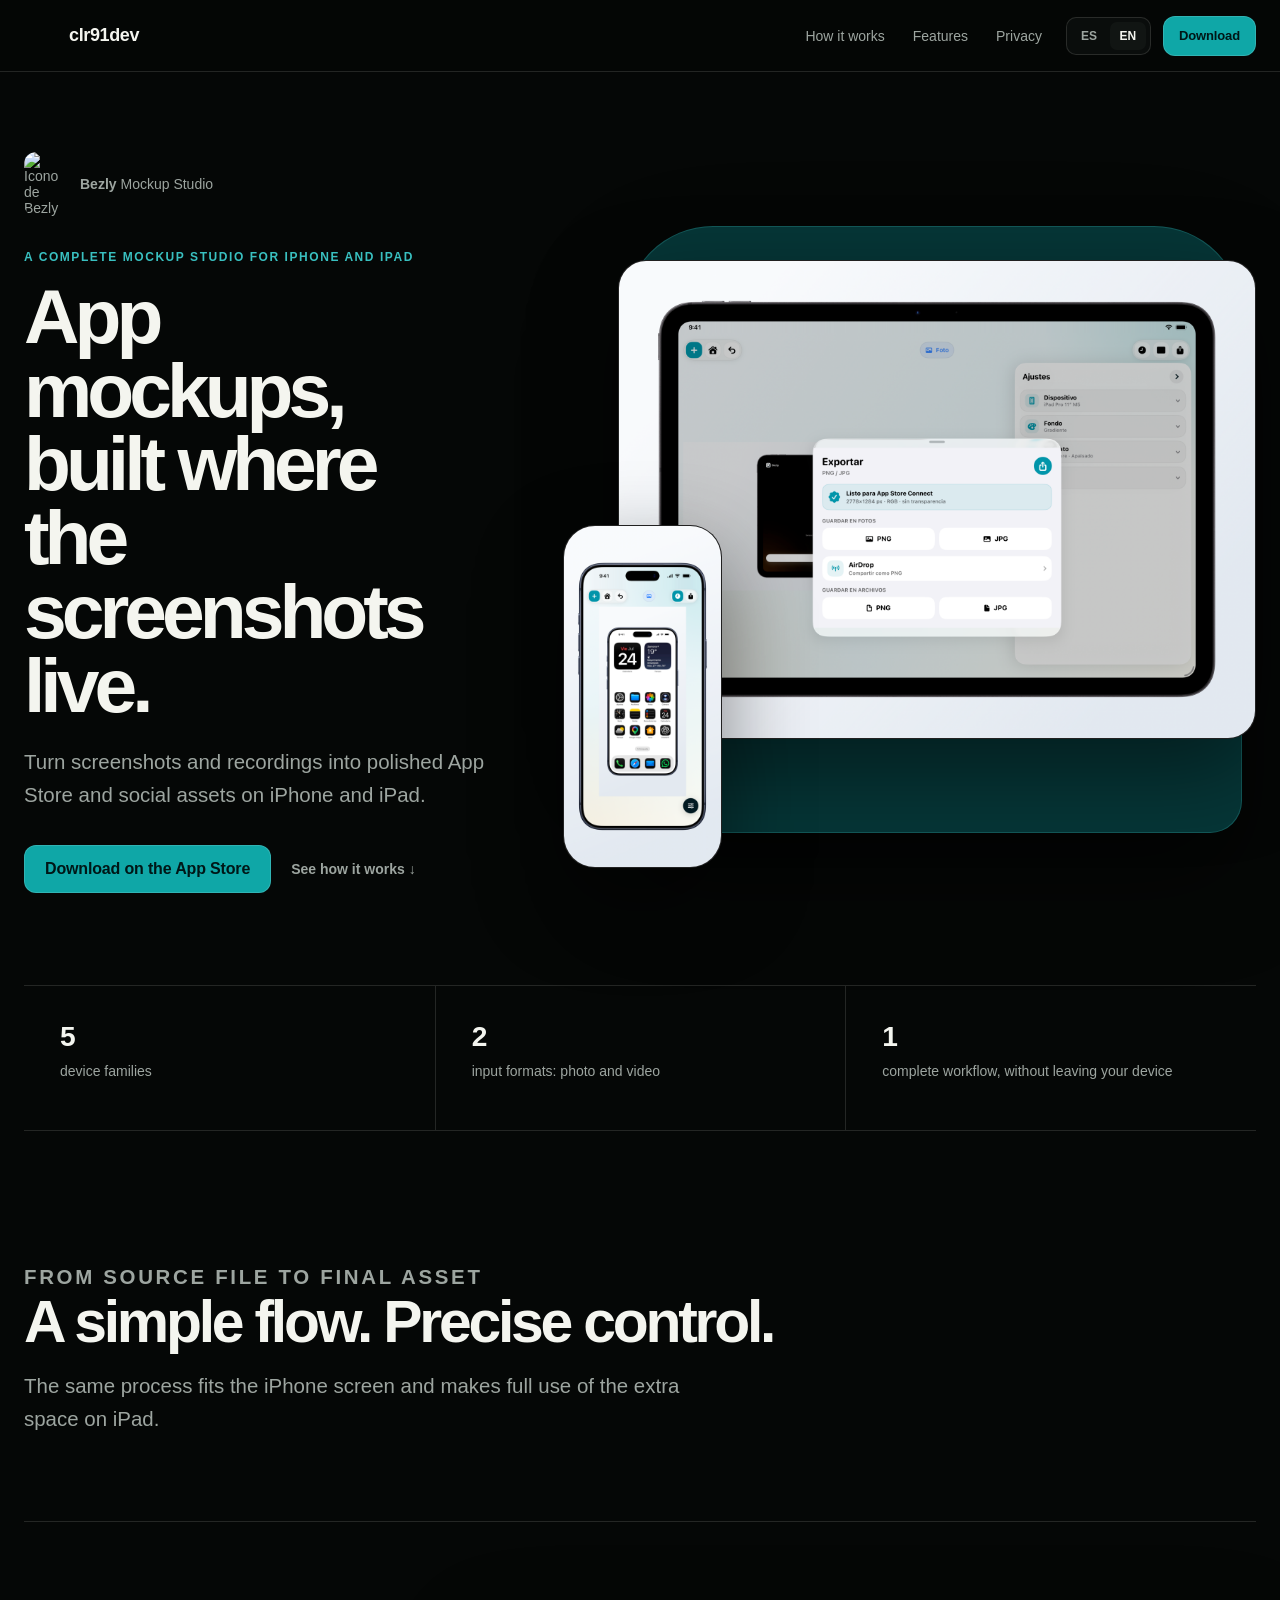
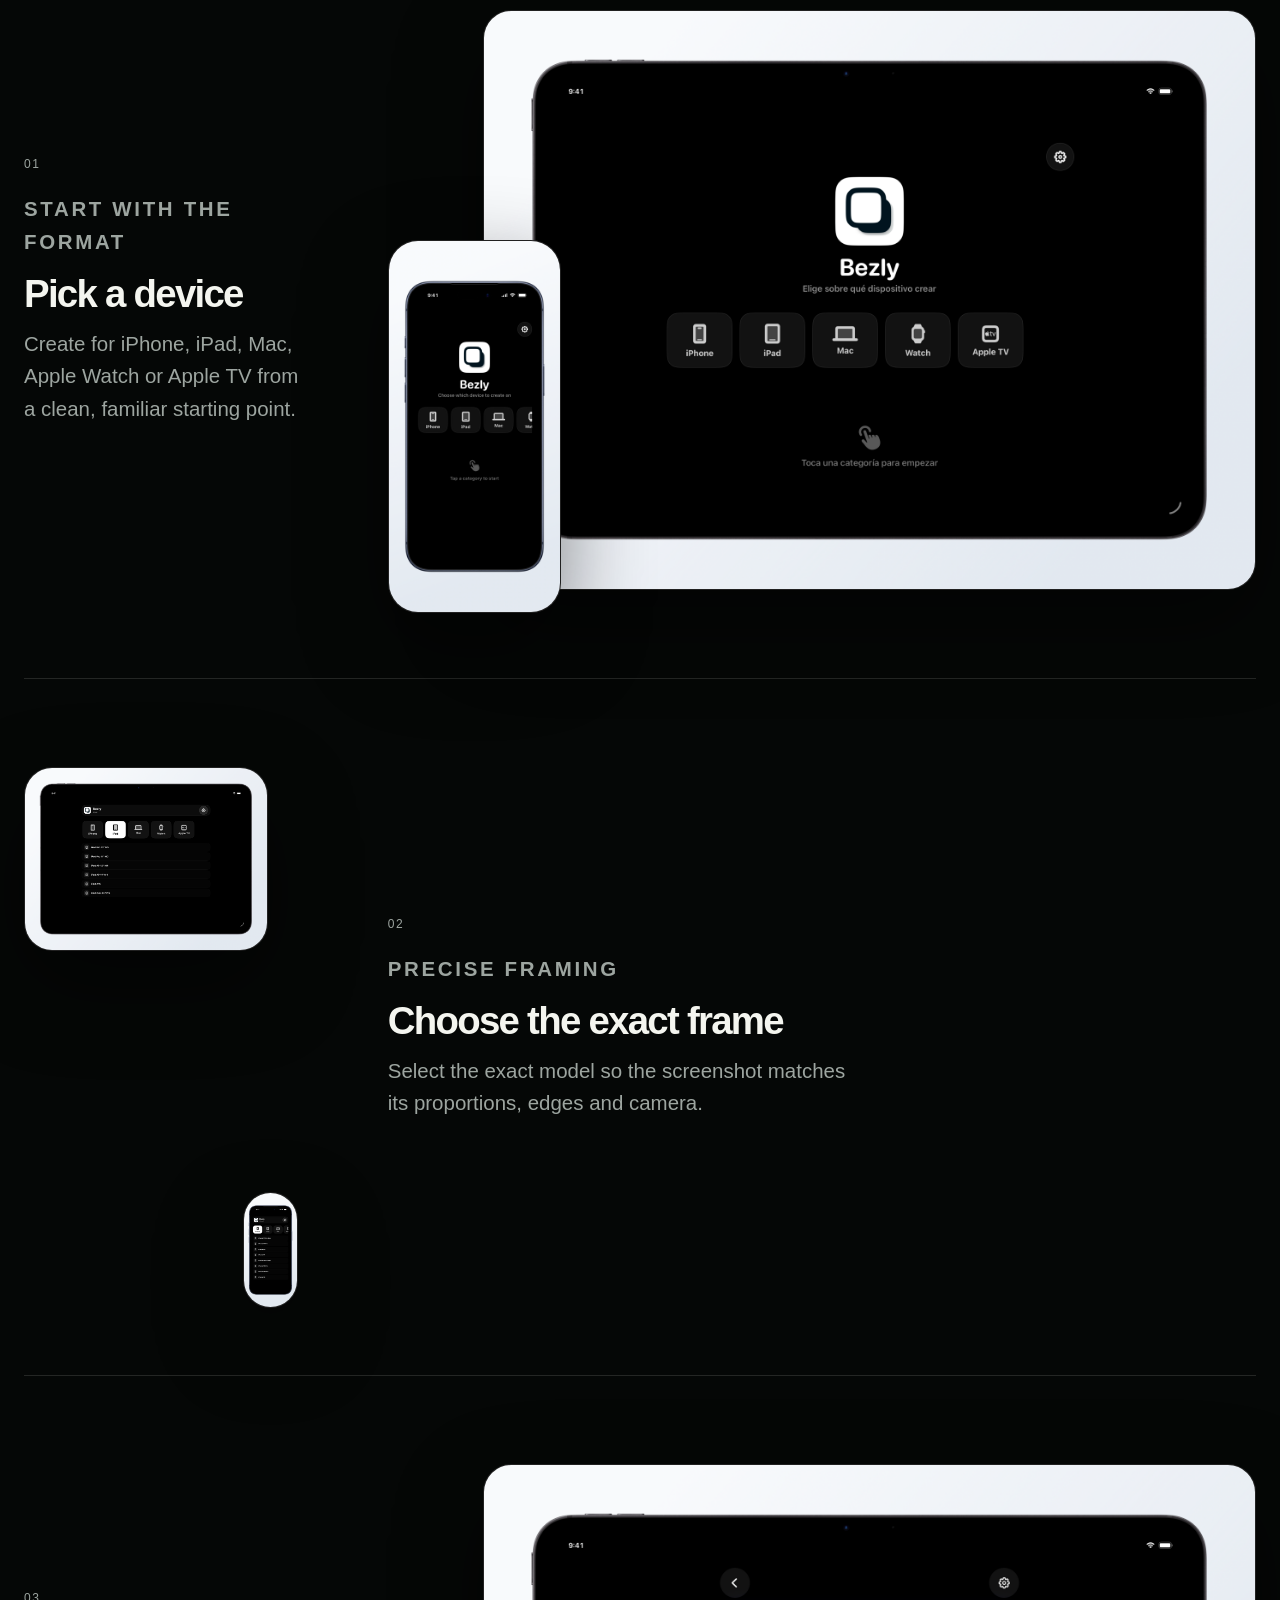
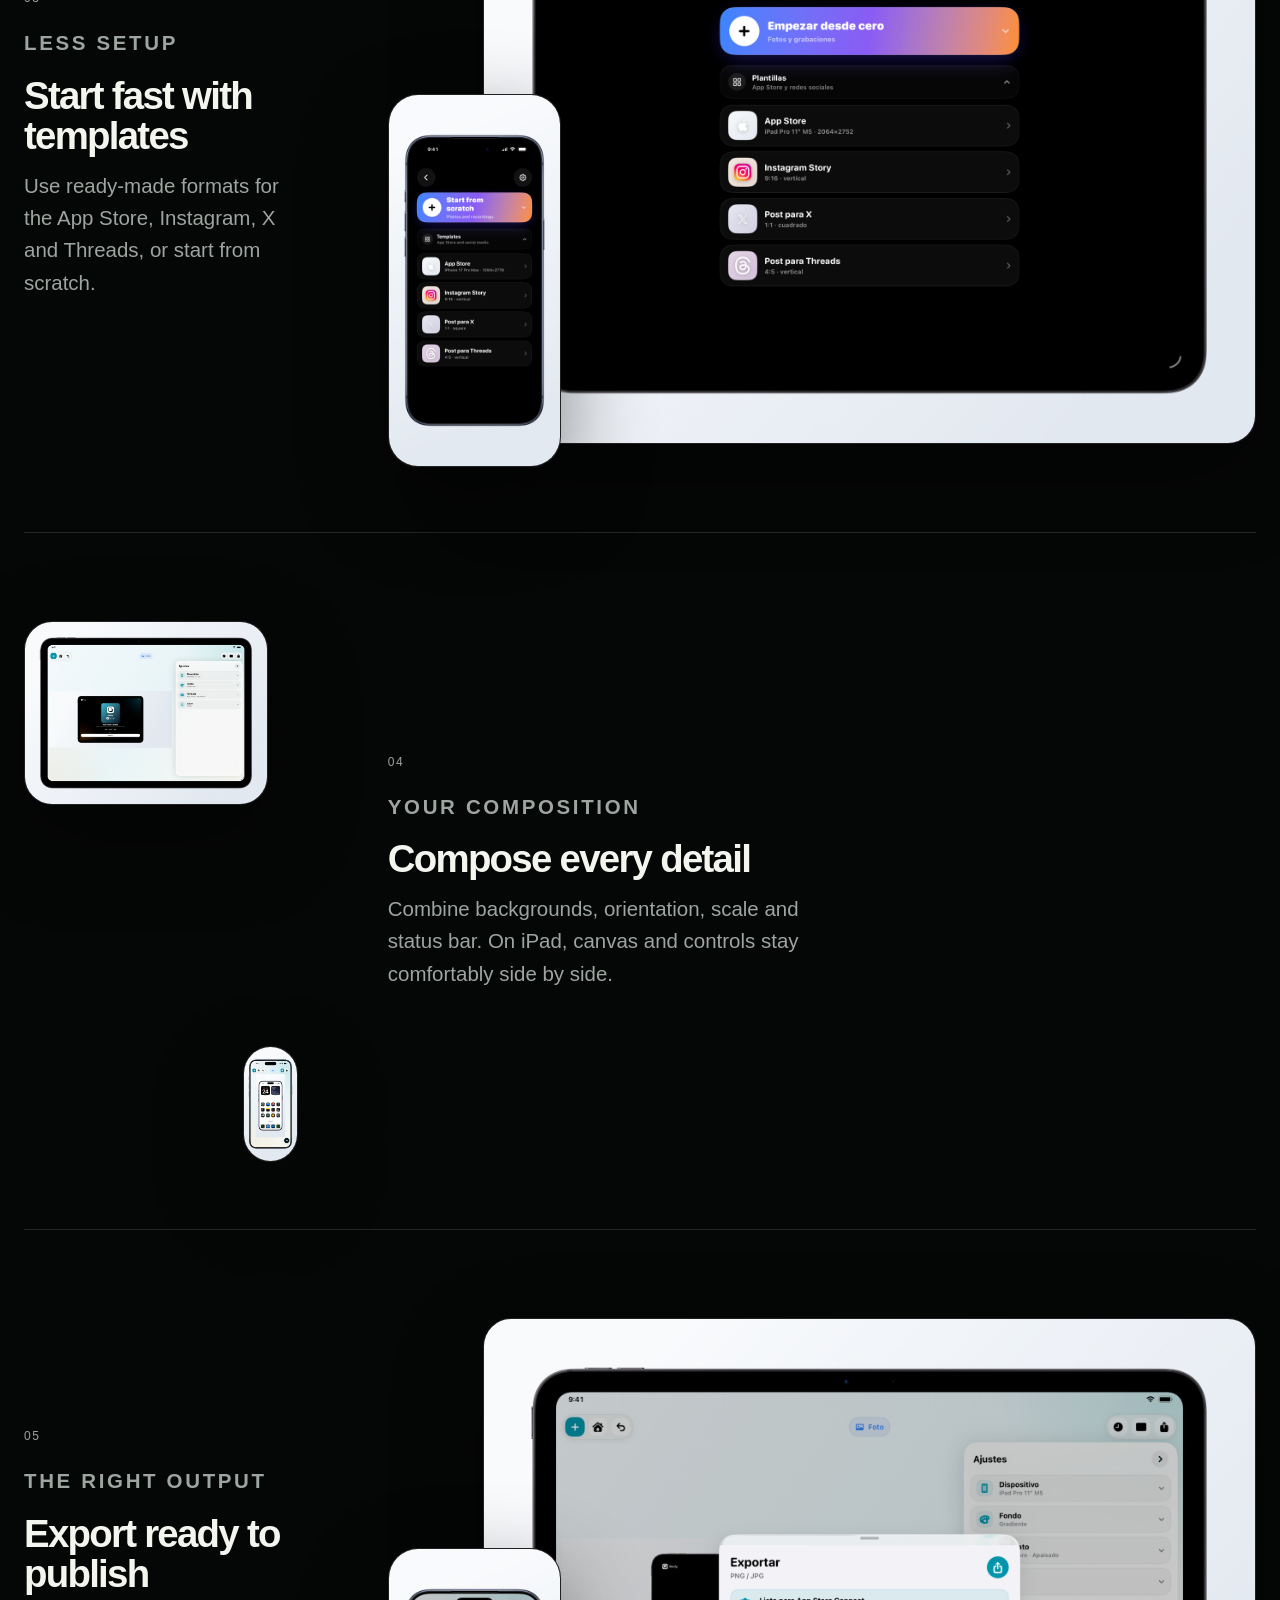
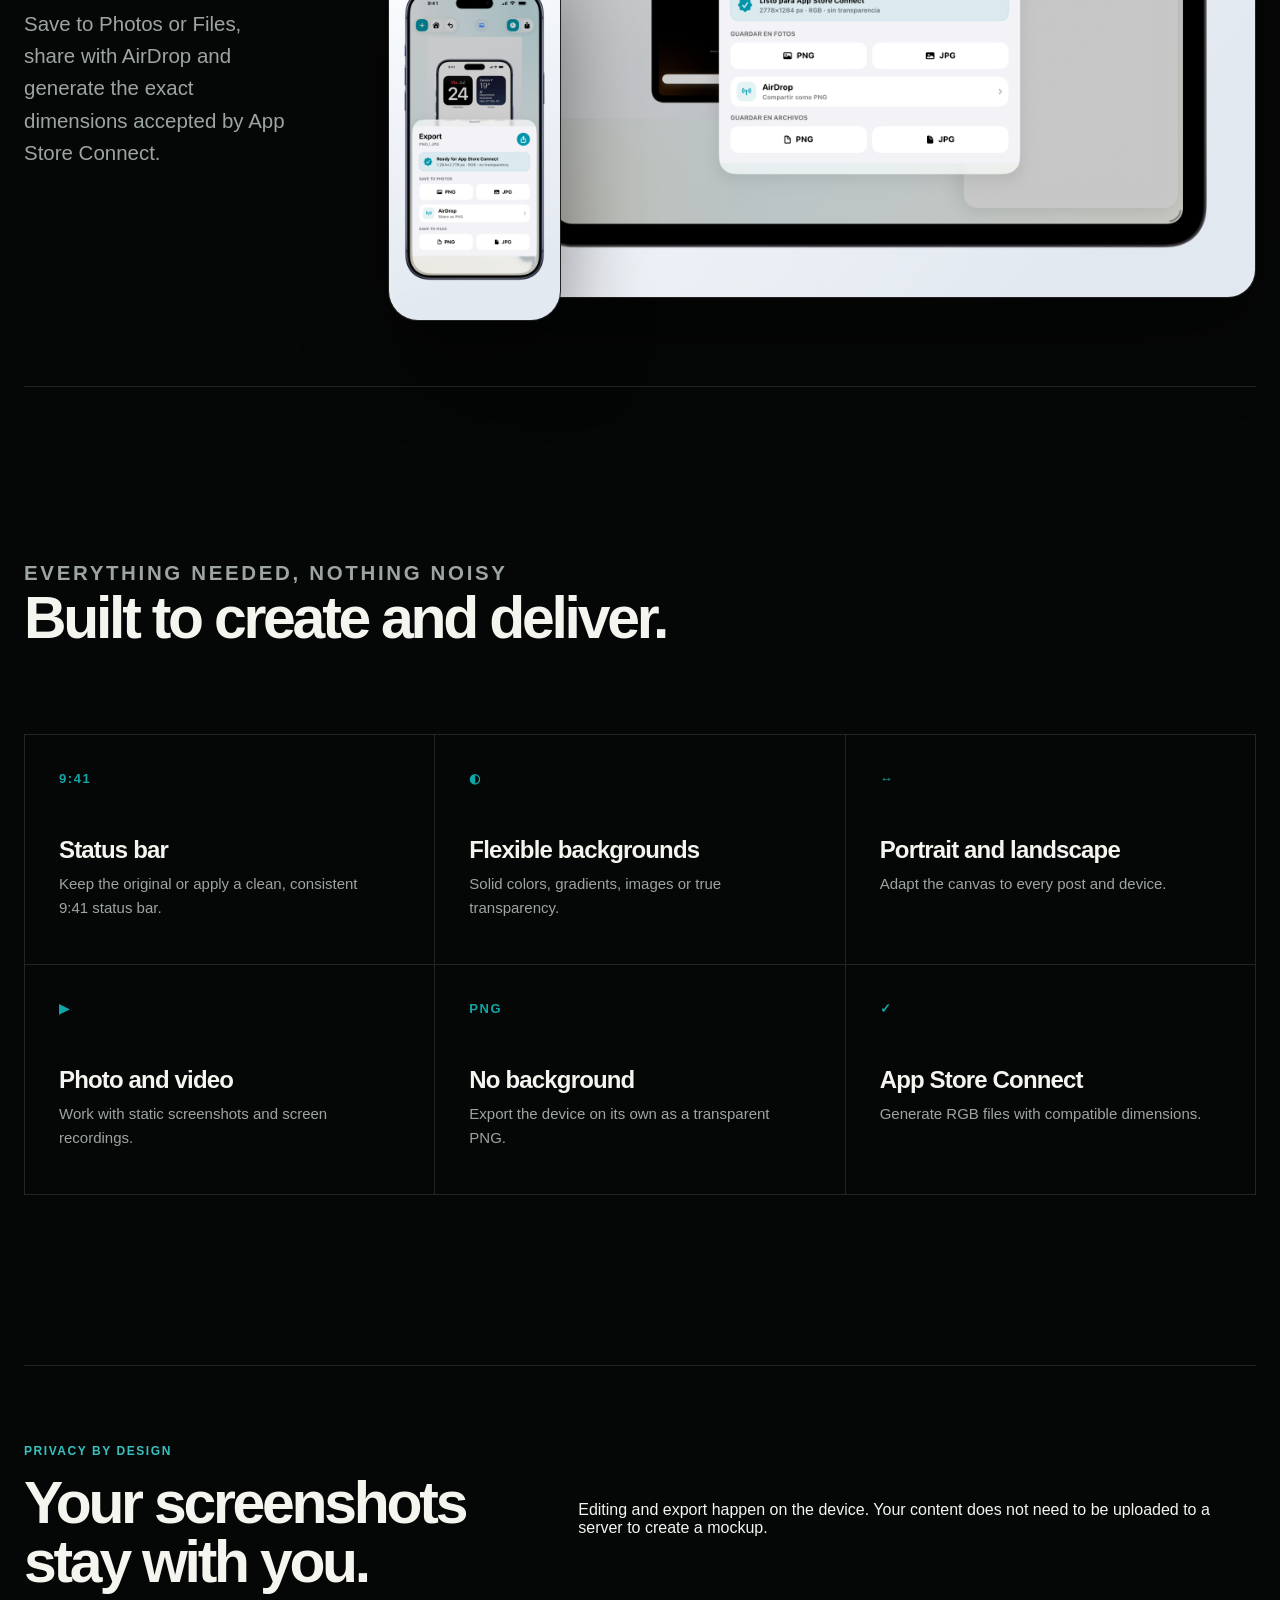
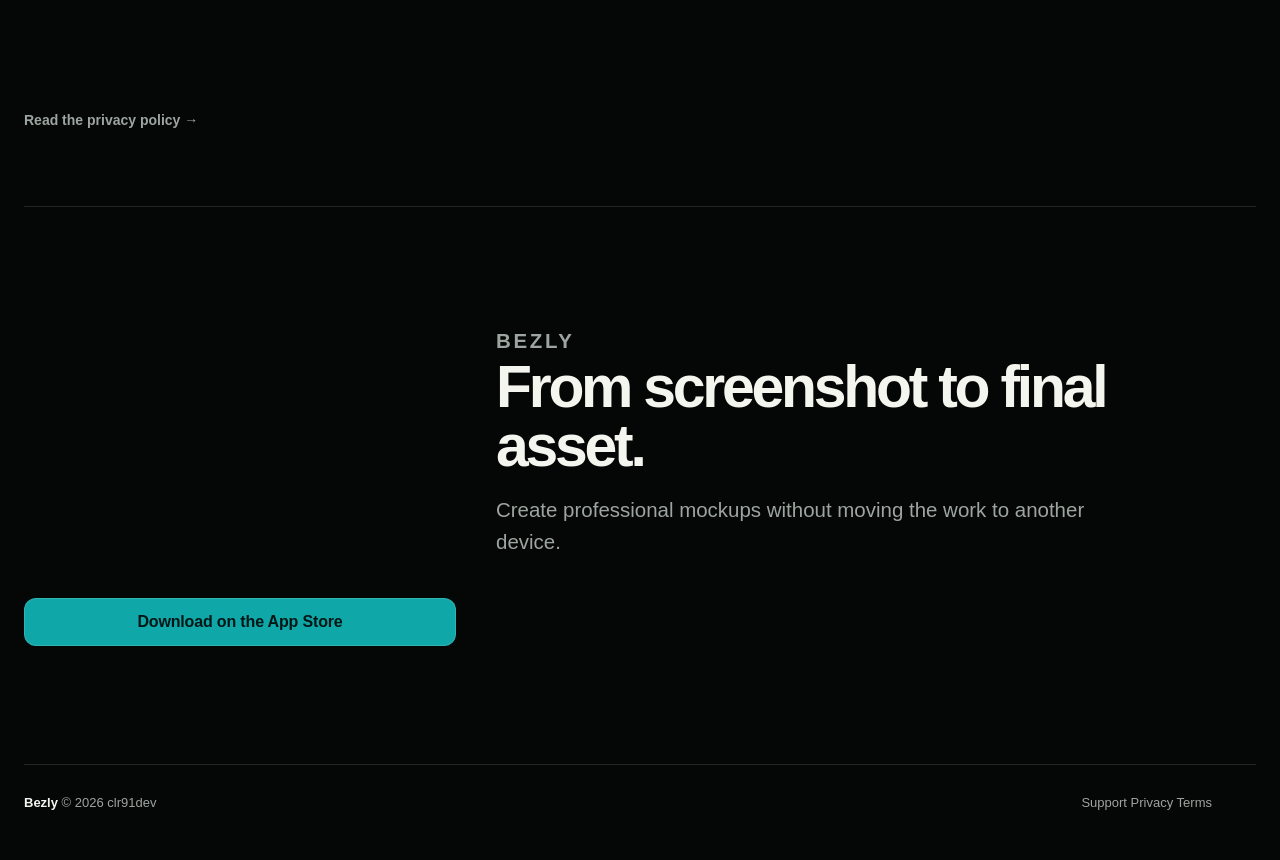
==== bezly/index.html @ adc20b9f "Redesign Bezly product page" ====
<!doctype html>
<html lang="es">
<head>
  <meta charset="utf-8">
  <meta name="viewport" content="width=device-width, initial-scale=1">
  <meta name="theme-color" content="#050706">
  <meta name="description" content="Bezly convierte capturas y vídeos en mockups profesionales para App Store y redes sociales desde iPhone y iPad.">
  <title>Bezly — Mockups profesionales para apps</title>
  <link rel="icon" href="./assets/bezly-app-icon.jpg">
  <link rel="stylesheet" href="../assets/app-page.css">
  <link rel="stylesheet" href="./index.css">
</head>
<body class="bezly-showcase">
  <header class="bezly-nav" aria-label="Navegación principal">
    <a class="brand" href="../" aria-label="Volver a clr91dev">
      <img src="../assets/clr91dev-mark-v2.png" alt="">
      <span>clr91dev</span>
    </a>

    <nav class="nav-links" aria-label="Secciones">
      <a href="#flujo" data-i18n="nav_workflow">Cómo funciona</a>
      <a href="#funciones" data-i18n="nav_features">Funciones</a>
      <a href="#privacidad" data-i18n="nav_privacy">Privacidad</a>
    </nav>

    <div class="nav-actions">
      <div class="language-switcher" aria-label="Idioma">
        <button type="button" data-lang="es" aria-pressed="true">ES</button>
        <button type="button" data-lang="en" aria-pressed="false">EN</button>
      </div>
      <a class="button button-small" href="https://apps.apple.com/app/id6793517767" target="_blank" rel="noreferrer" data-i18n="nav_download">Descargar</a>
    </div>
  </header>

  <main>
    <section class="showcase-hero">
      <div class="hero-copy reveal">
        <div class="app-identity">
          <img src="./assets/bezly-app-icon.jpg" alt="Icono de Bezly">
          <div>
            <strong>Bezly</strong>
            <span data-i18n="app_tag">Mockup Studio</span>
          </div>
        </div>

        <p class="eyebrow" data-i18n="hero_eyebrow">Un estudio de mockups completo para iPhone y iPad</p>
        <h1 data-i18n="hero_title">Mockups de app, creados donde viven tus capturas.</h1>
        <p class="hero-summary" data-i18n="hero_summary">Convierte capturas y grabaciones en recursos pulidos para App Store y redes desde iPhone y iPad.</p>

        <div class="hero-actions">
          <a class="button" href="https://apps.apple.com/app/id6793517767" target="_blank" rel="noreferrer" data-i18n="hero_cta">Descargar en App Store</a>
          <a class="text-link" href="#flujo" data-i18n="hero_secondary">Ver cómo funciona <span aria-hidden="true">↓</span></a>
        </div>
      </div>

      <div class="hero-visual reveal" aria-label="Bezly en iPhone y iPad">
        <div class="hero-orbit" aria-hidden="true"></div>
        <img class="hero-ipad" src="./assets/workflow-ipad-05.png" alt="Bezly exportando un mockup en iPad">
        <img class="hero-iphone" src="./assets/workflow-iphone-04.png" alt="Editor de mockups de Bezly en iPhone">
      </div>
    </section>

    <section class="proof-strip reveal" aria-label="Características principales">
      <div>
        <strong>5</strong>
        <span data-i18n="proof_devices">familias de dispositivos</span>
      </div>
      <div>
        <strong>2</strong>
        <span data-i18n="proof_media">formatos de entrada: foto y vídeo</span>
      </div>
      <div>
        <strong>1</strong>
        <span data-i18n="proof_place">flujo completo, sin salir del dispositivo</span>
      </div>
    </section>

    <section class="workflow" id="flujo">
      <div class="section-intro reveal">
        <p class="eyebrow" data-i18n="workflow_eyebrow">Del archivo al resultado final</p>
        <h2 data-i18n="workflow_title">Un flujo sencillo. Control preciso.</h2>
        <p data-i18n="workflow_summary">El mismo proceso se adapta a la pantalla del iPhone y aprovecha el espacio extra del iPad.</p>
      </div>

      <article class="workflow-step reveal">
        <div class="step-copy">
          <span class="step-number">01</span>
          <p class="eyebrow" data-i18n="step1_eyebrow">Empieza por el formato</p>
          <h3 data-i18n="step1_title">Elige un dispositivo</h3>
          <p data-i18n="step1_body">Crea para iPhone, iPad, Mac, Apple Watch o Apple TV desde un punto de partida limpio y reconocible.</p>
        </div>
        <div class="device-pair">
          <img class="ipad-shot" src="./assets/workflow-ipad-01.png" alt="Selector de dispositivos de Bezly en iPad">
          <img class="iphone-shot" src="./assets/workflow-iphone-01.png" alt="Selector de dispositivos de Bezly en iPhone">
        </div>
      </article>

      <article class="workflow-step reverse reveal">
        <div class="step-copy">
          <span class="step-number">02</span>
          <p class="eyebrow" data-i18n="step2_eyebrow">Encuadre preciso</p>
          <h3 data-i18n="step2_title">Escoge el marco exacto</h3>
          <p data-i18n="step2_body">Selecciona el modelo concreto para que la captura encaje con sus proporciones, bordes y cámara.</p>
        </div>
        <div class="device-pair">
          <img class="ipad-shot" src="./assets/workflow-ipad-02.png" alt="Listado de iPad compatibles en Bezly">
          <img class="iphone-shot" src="./assets/workflow-iphone-02.png" alt="Listado de iPhone compatibles en Bezly">
        </div>
      </article>

      <article class="workflow-step reveal">
        <div class="step-copy">
          <span class="step-number">03</span>
          <p class="eyebrow" data-i18n="step3_eyebrow">Menos preparación</p>
          <h3 data-i18n="step3_title">Empieza rápido con plantillas</h3>
          <p data-i18n="step3_body">Usa formatos preparados para App Store, Instagram, X y Threads o comienza desde cero.</p>
        </div>
        <div class="device-pair">
          <img class="ipad-shot" src="./assets/workflow-ipad-03.png" alt="Plantillas de Bezly en iPad">
          <img class="iphone-shot" src="./assets/workflow-iphone-03.png" alt="Plantillas de Bezly en iPhone">
        </div>
      </article>

      <article class="workflow-step reverse reveal">
        <div class="step-copy">
          <span class="step-number">04</span>
          <p class="eyebrow" data-i18n="step4_eyebrow">Tu composición</p>
          <h3 data-i18n="step4_title">Ajusta cada detalle</h3>
          <p data-i18n="step4_body">Combina fondos, orientación, escala y barra de estado. En iPad, el lienzo y los controles conviven sin estorbarse.</p>
        </div>
        <div class="device-pair">
          <img class="ipad-shot" src="./assets/workflow-ipad-04.png" alt="Editor de Bezly en iPad">
          <img class="iphone-shot" src="./assets/workflow-iphone-04.png" alt="Editor de Bezly en iPhone">
        </div>
      </article>

      <article class="workflow-step reveal">
        <div class="step-copy">
          <span class="step-number">05</span>
          <p class="eyebrow" data-i18n="step5_eyebrow">Salida correcta</p>
          <h3 data-i18n="step5_title">Exporta listo para publicar</h3>
          <p data-i18n="step5_body">Guarda en Fotos o Archivos, comparte por AirDrop y genera las dimensiones exactas que acepta App Store Connect.</p>
        </div>
        <div class="device-pair">
          <img class="ipad-shot" src="./assets/workflow-ipad-05.png" alt="Exportación de Bezly en iPad">
          <img class="iphone-shot" src="./assets/workflow-iphone-05.png" alt="Exportación de Bezly en iPhone">
        </div>
      </article>
    </section>

    <section class="features" id="funciones">
      <div class="section-intro reveal">
        <p class="eyebrow" data-i18n="features_eyebrow">Todo lo necesario, sin ruido</p>
        <h2 data-i18n="features_title">Pensado para crear y entregar.</h2>
      </div>

      <div class="feature-grid">
        <article class="feature-card reveal">
          <span aria-hidden="true">9:41</span>
          <h3 data-i18n="feature_status_title">Barra de estado</h3>
          <p data-i18n="feature_status_body">Mantén la original o aplica una barra 9:41 limpia y coherente.</p>
        </article>
        <article class="feature-card reveal">
          <span aria-hidden="true">◐</span>
          <h3 data-i18n="feature_background_title">Fondos flexibles</h3>
          <p data-i18n="feature_background_body">Sólidos, degradados, imágenes o transparencia real.</p>
        </article>
        <article class="feature-card reveal">
          <span aria-hidden="true">↔</span>
          <h3 data-i18n="feature_orientation_title">Vertical y apaisado</h3>
          <p data-i18n="feature_orientation_body">Adapta el lienzo a cada publicación y dispositivo.</p>
        </article>
        <article class="feature-card reveal">
          <span aria-hidden="true">▶</span>
          <h3 data-i18n="feature_video_title">Foto y vídeo</h3>
          <p data-i18n="feature_video_body">Trabaja con capturas estáticas y grabaciones de pantalla.</p>
        </article>
        <article class="feature-card reveal">
          <span aria-hidden="true">PNG</span>
          <h3 data-i18n="feature_png_title">Sin fondo</h3>
          <p data-i18n="feature_png_body">Exporta el dispositivo aislado como PNG transparente.</p>
        </article>
        <article class="feature-card reveal">
          <span aria-hidden="true">✓</span>
          <h3 data-i18n="feature_store_title">App Store Connect</h3>
          <p data-i18n="feature_store_body">Genera archivos RGB con dimensiones compatibles.</p>
        </article>
      </div>
    </section>

    <section class="privacy-block reveal" id="privacidad">
      <div>
        <p class="eyebrow" data-i18n="privacy_eyebrow">Privacidad por diseño</p>
        <h2 data-i18n="privacy_title">Tus capturas se quedan contigo.</h2>
      </div>
      <p data-i18n="privacy_body">La edición y la exportación se realizan en el dispositivo. No es necesario subir el contenido a un servidor para crear un mockup.</p>
      <a class="text-link" href="./privacy/" data-i18n="privacy_link">Leer la política de privacidad <span aria-hidden="true">→</span></a>
    </section>

    <section class="final-cta reveal">
      <img src="./assets/bezly-app-icon.jpg" alt="">
      <div>
        <p class="eyebrow">Bezly</p>
        <h2 data-i18n="cta_title">De la captura al recurso final.</h2>
        <p data-i18n="cta_body">Crea mockups profesionales sin mover el trabajo a otro dispositivo.</p>
      </div>
      <a class="button" href="https://apps.apple.com/app/id6793517767" target="_blank" rel="noreferrer" data-i18n="cta_button">Descargar en App Store</a>
    </section>
  </main>

  <footer class="bezly-footer">
    <div>
      <strong>Bezly</strong>
      <span>© 2026 clr91dev</span>
    </div>
    <nav aria-label="Enlaces legales">
      <a href="./support/" data-i18n="footer_support">Soporte</a>
      <a href="./privacy/" data-i18n="footer_privacy">Privacidad</a>
      <a href="./terms/" data-i18n="footer_terms">Términos</a>
    </nav>
  </footer>

  <script>
    window.PAGE_TRANSLATIONS = {
      es: {
        nav_workflow: "Cómo funciona",
        nav_features: "Funciones",
        nav_privacy: "Privacidad",
        nav_download: "Descargar",
        app_tag: "Mockup Studio",
        hero_eyebrow: "Un estudio de mockups completo para iPhone y iPad",
        hero_title: "Mockups de app, creados donde viven tus capturas.",
        hero_summary: "Convierte capturas y grabaciones en recursos pulidos para App Store y redes desde iPhone y iPad.",
        hero_cta: "Descargar en App Store",
        hero_secondary: "Ver cómo funciona ↓",
        proof_devices: "familias de dispositivos",
        proof_media: "formatos de entrada: foto y vídeo",
        proof_place: "flujo completo, sin salir del dispositivo",
        workflow_eyebrow: "Del archivo al resultado final",
        workflow_title: "Un flujo sencillo. Control preciso.",
        workflow_summary: "El mismo proceso se adapta a la pantalla del iPhone y aprovecha el espacio extra del iPad.",
        step1_eyebrow: "Empieza por el formato",
        step1_title: "Elige un dispositivo",
        step1_body: "Crea para iPhone, iPad, Mac, Apple Watch o Apple TV desde un punto de partida limpio y reconocible.",
        step2_eyebrow: "Encuadre preciso",
        step2_title: "Escoge el marco exacto",
        step2_body: "Selecciona el modelo concreto para que la captura encaje con sus proporciones, bordes y cámara.",
        step3_eyebrow: "Menos preparación",
        step3_title: "Empieza rápido con plantillas",
        step3_body: "Usa formatos preparados para App Store, Instagram, X y Threads o comienza desde cero.",
        step4_eyebrow: "Tu composición",
        step4_title: "Ajusta cada detalle",
        step4_body: "Combina fondos, orientación, escala y barra de estado. En iPad, el lienzo y los controles conviven sin estorbarse.",
        step5_eyebrow: "Salida correcta",
        step5_title: "Exporta listo para publicar",
        step5_body: "Guarda en Fotos o Archivos, comparte por AirDrop y genera las dimensiones exactas que acepta App Store Connect.",
        features_eyebrow: "Todo lo necesario, sin ruido",
        features_title: "Pensado para crear y entregar.",
        feature_status_title: "Barra de estado",
        feature_status_body: "Mantén la original o aplica una barra 9:41 limpia y coherente.",
        feature_background_title: "Fondos flexibles",
        feature_background_body: "Sólidos, degradados, imágenes o transparencia real.",
        feature_orientation_title: "Vertical y apaisado",
        feature_orientation_body: "Adapta el lienzo a cada publicación y dispositivo.",
        feature_video_title: "Foto y vídeo",
        feature_video_body: "Trabaja con capturas estáticas y grabaciones de pantalla.",
        feature_png_title: "Sin fondo",
        feature_png_body: "Exporta el dispositivo aislado como PNG transparente.",
        feature_store_title: "App Store Connect",
        feature_store_body: "Genera archivos RGB con dimensiones compatibles.",
        privacy_eyebrow: "Privacidad por diseño",
        privacy_title: "Tus capturas se quedan contigo.",
        privacy_body: "La edición y la exportación se realizan en el dispositivo. No es necesario subir el contenido a un servidor para crear un mockup.",
        privacy_link: "Leer la política de privacidad →",
        cta_title: "De la captura al recurso final.",
        cta_body: "Crea mockups profesionales sin mover el trabajo a otro dispositivo.",
        cta_button: "Descargar en App Store",
        footer_support: "Soporte",
        footer_privacy: "Privacidad",
        footer_terms: "Términos"
      },
      en: {
        nav_workflow: "How it works",
        nav_features: "Features",
        nav_privacy: "Privacy",
        nav_download: "Download",
        app_tag: "Mockup Studio",
        hero_eyebrow: "A complete mockup studio for iPhone and iPad",
        hero_title: "App mockups, built where the screenshots live.",
        hero_summary: "Turn screenshots and recordings into polished App Store and social assets on iPhone and iPad.",
        hero_cta: "Download on the App Store",
        hero_secondary: "See how it works ↓",
        proof_devices: "device families",
        proof_media: "input formats: photo and video",
        proof_place: "complete workflow, without leaving your device",
        workflow_eyebrow: "From source file to final asset",
        workflow_title: "A simple flow. Precise control.",
        workflow_summary: "The same process fits the iPhone screen and makes full use of the extra space on iPad.",
        step1_eyebrow: "Start with the format",
        step1_title: "Pick a device",
        step1_body: "Create for iPhone, iPad, Mac, Apple Watch or Apple TV from a clean, familiar starting point.",
        step2_eyebrow: "Precise framing",
        step2_title: "Choose the exact frame",
        step2_body: "Select the exact model so the screenshot matches its proportions, edges and camera.",
        step3_eyebrow: "Less setup",
        step3_title: "Start fast with templates",
        step3_body: "Use ready-made formats for the App Store, Instagram, X and Threads, or start from scratch.",
        step4_eyebrow: "Your composition",
        step4_title: "Compose every detail",
        step4_body: "Combine backgrounds, orientation, scale and status bar. On iPad, canvas and controls stay comfortably side by side.",
        step5_eyebrow: "The right output",
        step5_title: "Export ready to publish",
        step5_body: "Save to Photos or Files, share with AirDrop and generate the exact dimensions accepted by App Store Connect.",
        features_eyebrow: "Everything needed, nothing noisy",
        features_title: "Built to create and deliver.",
        feature_status_title: "Status bar",
        feature_status_body: "Keep the original or apply a clean, consistent 9:41 status bar.",
        feature_background_title: "Flexible backgrounds",
        feature_background_body: "Solid colors, gradients, images or true transparency.",
        feature_orientation_title: "Portrait and landscape",
        feature_orientation_body: "Adapt the canvas to every post and device.",
        feature_video_title: "Photo and video",
        feature_video_body: "Work with static screenshots and screen recordings.",
        feature_png_title: "No background",
        feature_png_body: "Export the device on its own as a transparent PNG.",
        feature_store_title: "App Store Connect",
        feature_store_body: "Generate RGB files with compatible dimensions.",
        privacy_eyebrow: "Privacy by design",
        privacy_title: "Your screenshots stay with you.",
        privacy_body: "Editing and export happen on the device. Your content does not need to be uploaded to a server to create a mockup.",
        privacy_link: "Read the privacy policy →",
        cta_title: "From screenshot to final asset.",
        cta_body: "Create professional mockups without moving the work to another device.",
        cta_button: "Download on the App Store",
        footer_support: "Support",
        footer_privacy: "Privacy",
        footer_terms: "Terms"
      }
    };
  </script>
  <script src="../assets/app-page.js"></script>
</body>
</html>
---- bezly/index.css ----
:root {
  color-scheme: dark;
  --bg: #050706;
  --surface: #0a0d0c;
  --surface-raised: #111513;
  --text: #f4f5ef;
  --muted: #9da5a0;
  --line: rgba(244, 245, 239, 0.13);
  --line-strong: rgba(244, 245, 239, 0.22);
  --accent: #0fa7a7;
  --accent-dark: #073f40;
  --page-width: 1440px;
}

* {
  box-sizing: border-box;
}

html {
  scroll-behavior: smooth;
  background: var(--bg);
}

body.bezly-showcase {
  margin: 0;
  overflow-x: hidden;
  background: var(--bg);
  color: var(--text);
  font-family: Inter, ui-sans-serif, -apple-system, BlinkMacSystemFont, "SF Pro Display", "Helvetica Neue", Arial, sans-serif;
  -webkit-font-smoothing: antialiased;
}

body.bezly-showcase a {
  color: inherit;
  text-decoration: none;
}

body.bezly-showcase img {
  display: block;
  max-width: 100%;
  height: auto;
}

.bezly-nav {
  position: sticky;
  top: 0;
  z-index: 20;
  display: flex;
  min-height: 72px;
  align-items: center;
  gap: 24px;
  padding: 12px max(24px, calc((100vw - var(--page-width)) / 2));
  border-bottom: 1px solid var(--line);
  background: rgba(5, 7, 6, 0.9);
  backdrop-filter: blur(22px);
  -webkit-backdrop-filter: blur(22px);
}

.brand {
  display: inline-flex;
  align-items: center;
  gap: 11px;
  font-size: 18px;
  font-weight: 740;
  letter-spacing: -0.02em;
  white-space: nowrap;
}

.brand img {
  width: 34px;
  height: 34px;
  border-radius: 9px;
  object-fit: cover;
}

.nav-links {
  display: flex;
  align-items: center;
  gap: 28px;
  margin-left: auto;
  color: var(--muted);
  font-size: 14px;
}

.nav-links a,
.text-link,
.bezly-footer a {
  transition: color 160ms ease;
}

.nav-links a:hover,
.text-link:hover,
.bezly-footer a:hover {
  color: var(--text);
}

.nav-actions {
  display: flex;
  align-items: center;
  gap: 12px;
}

.language-switcher {
  display: flex;
  align-items: center;
  gap: 3px;
  padding: 4px;
  border: 1px solid var(--line);
  border-radius: 10px;
  background: var(--surface);
}

.language-switcher button {
  min-width: 36px;
  border: 0;
  border-radius: 7px;
  padding: 7px 8px;
  background: transparent;
  color: var(--muted);
  font: inherit;
  font-size: 12px;
  font-weight: 700;
  cursor: pointer;
}

.language-switcher button.active {
  background: var(--surface-raised);
  color: var(--text);
}

.button {
  display: inline-flex;
  min-height: 48px;
  align-items: center;
  justify-content: center;
  border: 1px solid rgba(255, 255, 255, 0.14);
  border-radius: 12px;
  padding: 0 20px;
  background: var(--accent);
  color: #001717 !important;
  font-weight: 760;
  letter-spacing: -0.01em;
  transition: transform 160ms ease, background 160ms ease;
}

.button:hover {
  transform: translateY(-2px);
  background: #25baba;
}

.button-small {
  min-height: 40px;
  padding: 0 15px;
  font-size: 13px;
}

main,
.bezly-footer {
  width: min(var(--page-width), calc(100% - 48px));
  margin-inline: auto;
}

.showcase-hero {
  display: grid;
  min-height: 780px;
  grid-template-columns: minmax(300px, 0.8fr) minmax(560px, 1.2fr);
  align-items: center;
  gap: clamp(46px, 6vw, 104px);
  padding: 80px 0 92px;
}

.hero-copy {
  position: relative;
  z-index: 2;
}

.app-identity {
  display: inline-flex;
  align-items: center;
  gap: 12px;
  margin-bottom: 34px;
  color: var(--muted);
  font-size: 14px;
}

.app-identity img {
  width: 44px;
  height: 44px;
  border-radius: 12px;
  object-fit: cover;
}

.eyebrow {
  margin: 0 0 16px;
  color: #39c0c0;
  font-size: 12px;
  font-weight: 780;
  letter-spacing: 0.13em;
  text-transform: uppercase;
}

h1,
h2,
h3,
p {
  margin-top: 0;
}

h1 {
  max-width: 760px;
  margin-bottom: 24px;
  font-size: clamp(50px, 6vw, 84px);
  line-height: 0.96;
  letter-spacing: -0.065em;
}

h2 {
  margin-bottom: 18px;
  font-size: clamp(38px, 4.6vw, 66px);
  line-height: 1;
  letter-spacing: -0.055em;
}

h3 {
  margin-bottom: 14px;
  font-size: clamp(28px, 3vw, 44px);
  line-height: 1.04;
  letter-spacing: -0.045em;
}

.hero-summary,
.section-intro > p,
.step-copy > p,
.privacy-copy > p,
.final-cta p {
  color: var(--muted);
  font-size: clamp(17px, 1.6vw, 21px);
  line-height: 1.58;
}

.hero-summary {
  max-width: 620px;
  margin-bottom: 34px;
}

.hero-actions {
  display: flex;
  flex-wrap: wrap;
  align-items: center;
  gap: 20px;
}

.text-link {
  color: var(--muted) !important;
  font-size: 14px;
  font-weight: 650;
}

.hero-visual {
  position: relative;
  min-height: 690px;
}

.hero-orbit {
  position: absolute;
  inset: 7% 2% 5% 9%;
  border: 1px solid rgba(57, 192, 192, 0.25);
  border-radius: 88px 88px 32px 32px;
  background: #063637;
  box-shadow: 0 46px 100px rgba(0, 0, 0, 0.44);
}

.hero-ipad,
.hero-iphone,
.ipad-shot,
.iphone-shot {
  border: 1px solid rgba(255, 255, 255, 0.13);
  background: #000;
  box-shadow: 0 32px 88px rgba(0, 0, 0, 0.46);
}

.hero-ipad {
  position: absolute;
  top: 12%;
  right: 0;
  width: 92%;
  border-radius: 28px;
}

.hero-iphone {
  position: absolute;
  bottom: 0;
  left: 0;
  z-index: 2;
  width: 23%;
  border-radius: 32px;
}

.proof-strip {
  display: grid;
  grid-template-columns: repeat(3, 1fr);
  border-top: 1px solid var(--line);
  border-bottom: 1px solid var(--line);
}

.proof-strip > div {
  min-height: 144px;
  padding: 35px 36px;
}

.proof-strip > div + div {
  border-left: 1px solid var(--line);
}

.proof-strip strong {
  display: block;
  margin-bottom: 9px;
  font-size: clamp(22px, 2.2vw, 30px);
  letter-spacing: -0.035em;
}

.proof-strip span {
  color: var(--muted);
  font-size: 14px;
}

.workflow,
.features {
  padding: 130px 0 40px;
}

.section-intro {
  max-width: 820px;
  margin-bottom: 86px;
}

.section-intro > p {
  max-width: 680px;
  margin-bottom: 0;
}

.workflow-step {
  display: grid;
  grid-template-columns: minmax(240px, 0.48fr) minmax(0, 1.52fr);
  align-items: center;
  gap: clamp(48px, 7vw, 120px);
  min-height: 650px;
  padding: 88px 0;
  border-top: 1px solid var(--line);
}

.workflow-step:last-child {
  border-bottom: 1px solid var(--line);
}

.workflow-step.reverse .step-copy {
  order: 2;
}

.workflow-step.reverse .device-pair {
  order: 1;
}

.step-copy {
  max-width: 470px;
}

.step-number {
  display: inline-block;
  margin-bottom: 22px;
  color: var(--muted);
  font-size: 12px;
  font-variant-numeric: tabular-nums;
  letter-spacing: 0.14em;
}

.device-pair {
  position: relative;
  min-height: 520px;
}

.ipad-shot {
  width: 89%;
  margin-left: auto;
  border-radius: 28px;
}

.iphone-shot {
  position: absolute;
  bottom: -4%;
  left: 0;
  z-index: 2;
  width: 20%;
  border-radius: 30px;
}

.workflow-step.reverse .ipad-shot {
  margin-right: auto;
  margin-left: 0;
}

.workflow-step.reverse .iphone-shot {
  right: 0;
  left: auto;
}

.feature-grid {
  display: grid;
  grid-template-columns: repeat(3, 1fr);
  border-top: 1px solid var(--line);
  border-left: 1px solid var(--line);
}

.feature-card {
  min-height: 230px;
  padding: 34px;
  border-right: 1px solid var(--line);
  border-bottom: 1px solid var(--line);
}

.feature-card span {
  display: inline-flex;
  margin-bottom: 52px;
  color: var(--accent);
  font-size: 13px;
  font-weight: 780;
  letter-spacing: 0.12em;
}

.feature-card h3 {
  margin-bottom: 9px;
  font-size: 24px;
  letter-spacing: -0.035em;
}

.feature-card p {
  max-width: 330px;
  margin-bottom: 0;
  color: var(--muted);
  font-size: 15px;
  line-height: 1.55;
}

.privacy-block {
  display: grid;
  grid-template-columns: minmax(280px, 0.8fr) minmax(420px, 1.2fr);
  gap: clamp(60px, 8vw, 140px);
  align-items: center;
  margin: 130px 0 0;
  padding: 78px 0;
  border-top: 1px solid var(--line);
  border-bottom: 1px solid var(--line);
}

.privacy-mark {
  display: grid;
  width: min(100%, 430px);
  aspect-ratio: 1;
  place-items: center;
  border: 1px solid var(--line);
  border-radius: 50%;
  background: var(--surface);
  color: var(--accent);
  font-size: clamp(70px, 10vw, 150px);
}

.privacy-copy h2 {
  max-width: 620px;
}

.privacy-copy .text-link {
  display: inline-block;
  margin-top: 8px;
  color: var(--text) !important;
}

.final-cta {
  display: grid;
  grid-template-columns: 1fr auto;
  align-items: center;
  gap: 40px;
  padding: 118px 0;
}

.final-cta h2 {
  max-width: 760px;
}

.final-cta p {
  max-width: 620px;
  margin-bottom: 0;
}

.bezly-footer {
  display: grid;
  grid-template-columns: 1fr auto auto auto;
  gap: 22px;
  align-items: center;
  padding: 30px 0 50px;
  border-top: 1px solid var(--line);
  color: var(--muted);
  font-size: 13px;
}

.bezly-footer strong {
  color: var(--text);
}

.reveal {
  opacity: 1;
  transform: none;
  transition: none;
}

.reveal.visible,
.reveal.is-visible {
  opacity: 1;
  transform: none;
}

@media (max-width: 1100px) {
  .showcase-hero {
    min-height: auto;
    grid-template-columns: 1fr 1.25fr;
  }

  .hero-visual {
    min-height: 560px;
  }

  .workflow-step {
    min-height: 560px;
  }

  .device-pair {
    min-height: 430px;
  }
}

@media (max-width: 900px) {
  .nav-links {
    display: none;
  }

  .showcase-hero {
    grid-template-columns: 1fr;
    padding-top: 70px;
  }

  .hero-copy {
    max-width: 720px;
  }

  .hero-visual {
    min-height: 580px;
  }

  .proof-strip {
    grid-template-columns: 1fr;
  }

  .proof-strip > div {
    min-height: 104px;
    padding: 28px 0;
  }

  .proof-strip > div + div {
    border-top: 1px solid var(--line);
    border-left: 0;
  }

  .workflow,
  .features {
    padding-top: 100px;
  }

  .workflow-step,
  .workflow-step.reverse {
    grid-template-columns: 1fr;
    gap: 45px;
    min-height: 0;
    padding: 74px 0 86px;
  }

  .workflow-step .step-copy,
  .workflow-step.reverse .step-copy {
    order: 1;
  }

  .workflow-step .device-pair,
  .workflow-step.reverse .device-pair {
    order: 2;
  }

  .step-copy {
    max-width: 680px;
  }

  .device-pair {
    min-height: 480px;
  }

  .feature-grid {
    grid-template-columns: repeat(2, 1fr);
  }

  .privacy-block {
    grid-template-columns: 0.65fr 1.35fr;
    gap: 46px;
  }
}

@media (max-width: 620px) {
  main,
  .bezly-footer {
    width: min(100% - 30px, var(--page-width));
  }

  .bezly-nav {
    min-height: 64px;
    gap: 10px;
    padding: 10px 15px;
  }

  .brand span {
    display: none;
  }

  .nav-actions {
    margin-left: auto;
  }

  .button-small {
    min-height: 38px;
    padding: 0 12px;
  }

  .showcase-hero {
    gap: 44px;
    padding: 56px 0 70px;
  }

  .app-identity {
    margin-bottom: 26px;
  }

  h1 {
    font-size: clamp(46px, 15vw, 66px);
  }

  h2 {
    font-size: clamp(36px, 11vw, 50px);
  }

  .hero-actions {
    align-items: stretch;
    flex-direction: column;
  }

  .hero-actions .button {
    width: 100%;
  }

  .hero-actions .text-link {
    text-align: center;
  }

  .hero-visual {
    min-height: 390px;
  }

  .hero-orbit {
    inset: 6% 0 3% 7%;
    border-radius: 44px 44px 20px 20px;
  }

  .hero-ipad {
    top: 13%;
    width: 94%;
    border-radius: 16px;
  }

  .hero-iphone {
    width: 27%;
    border-radius: 20px;
  }

  .section-intro {
    margin-bottom: 54px;
  }

  .workflow-step {
    padding: 60px 0 68px;
  }

  .device-pair {
    min-height: 300px;
  }

  .ipad-shot {
    width: 94%;
    border-radius: 17px;
  }

  .iphone-shot {
    width: 25%;
    border-radius: 19px;
  }

  .feature-grid {
    grid-template-columns: 1fr;
  }

  .feature-card {
    min-height: 190px;
    padding: 28px;
  }

  .feature-card span {
    margin-bottom: 34px;
  }

  .privacy-block {
    grid-template-columns: 1fr;
    gap: 42px;
    margin-top: 90px;
    padding: 64px 0;
  }

  .privacy-mark {
    width: 190px;
  }

  .final-cta {
    grid-template-columns: 1fr;
    padding: 86px 0;
  }

  .final-cta .button {
    width: 100%;
  }

  .bezly-footer {
    grid-template-columns: 1fr 1fr;
    row-gap: 18px;
  }

  .bezly-footer strong {
    grid-column: 1 / -1;
  }
}

@media (prefers-reduced-motion: reduce) {
  html {
    scroll-behavior: auto;
  }

  .reveal,
  .reveal.visible,
  .reveal.is-visible,
  .button {
    transform: none;
    transition: none;
  }
}
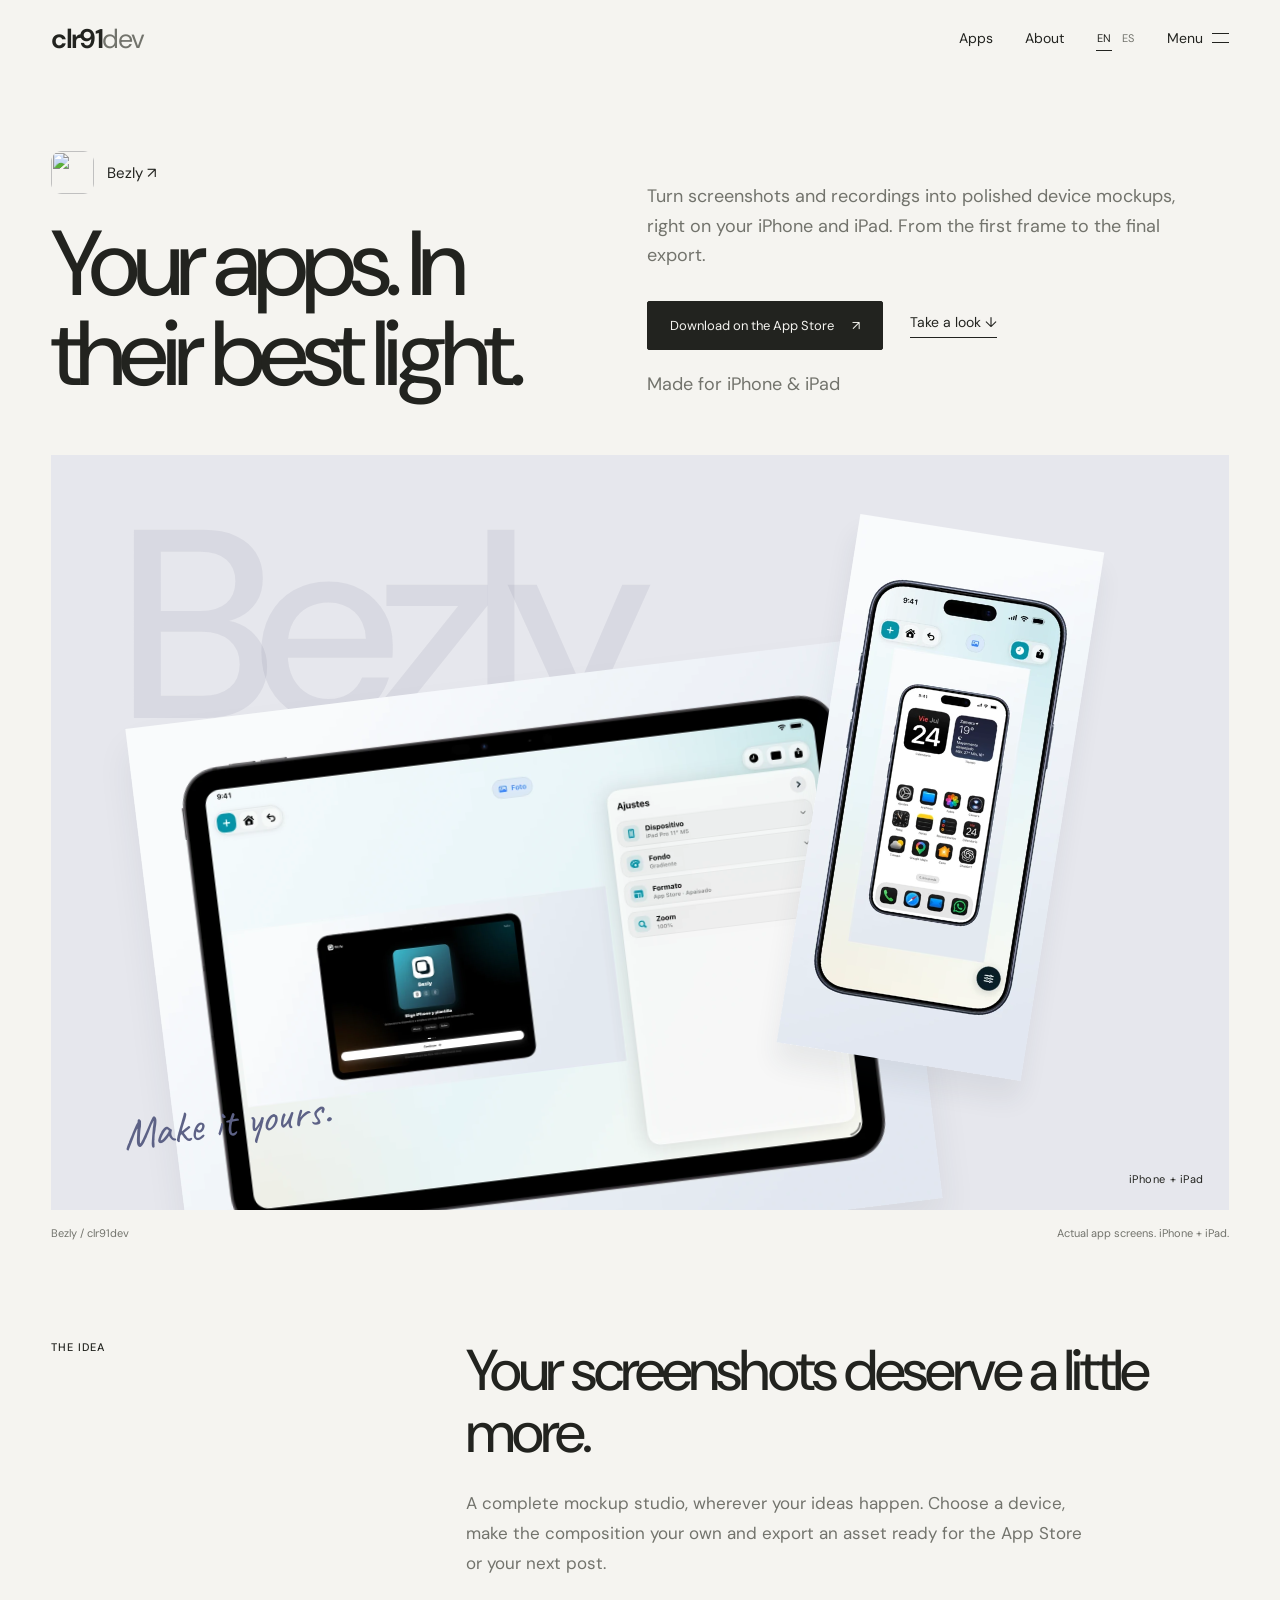
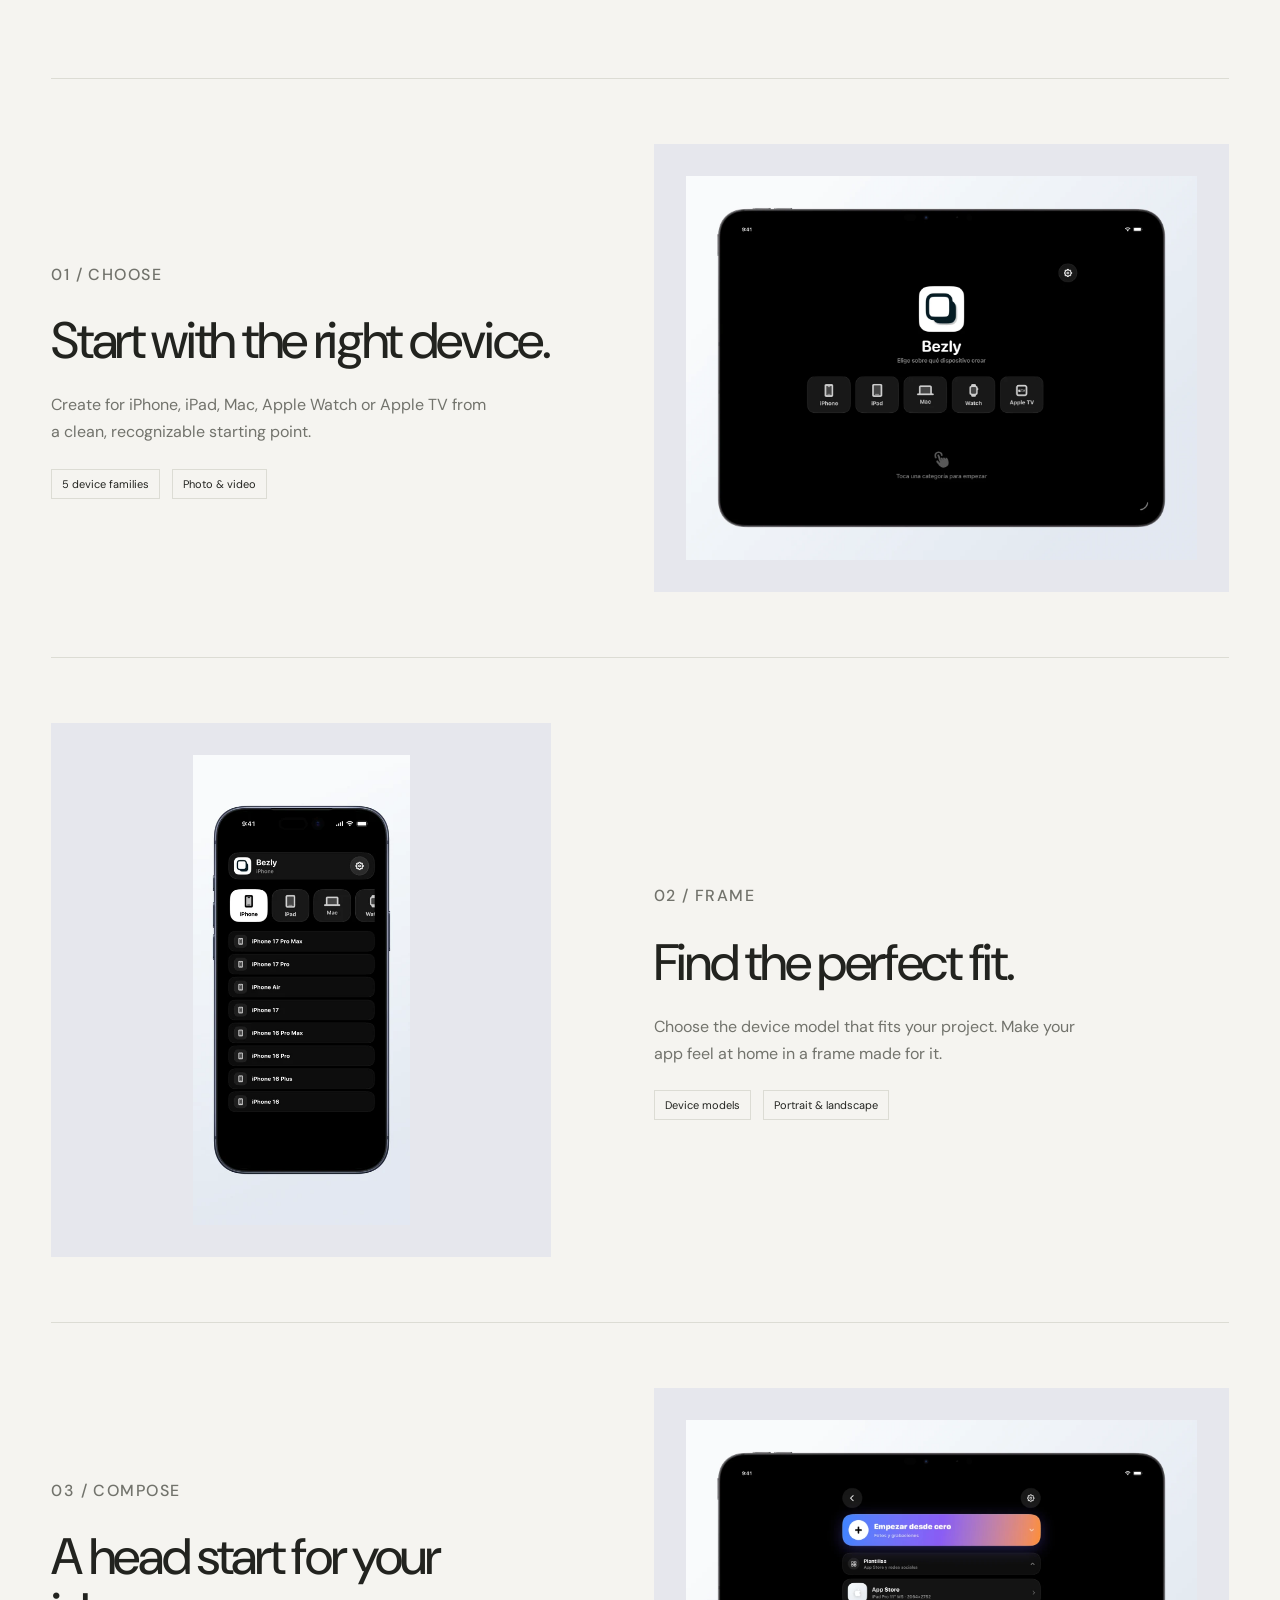
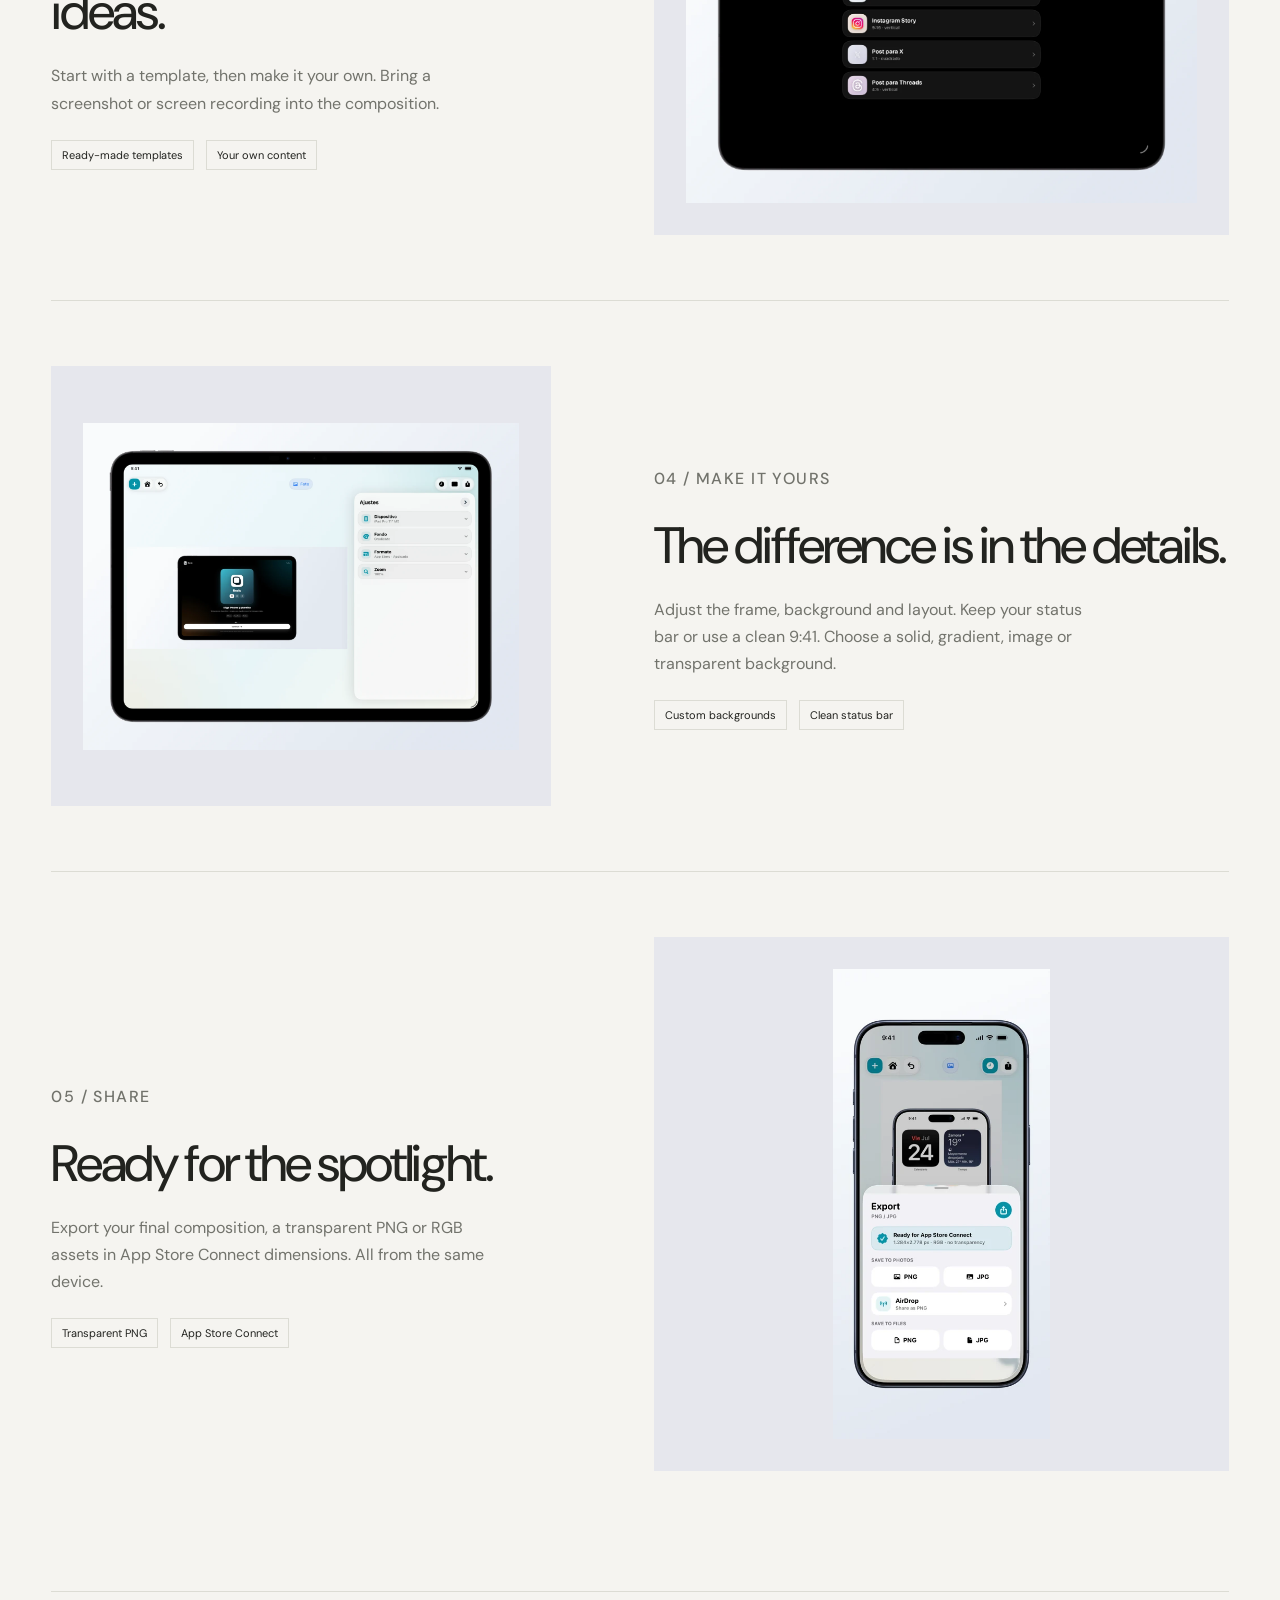
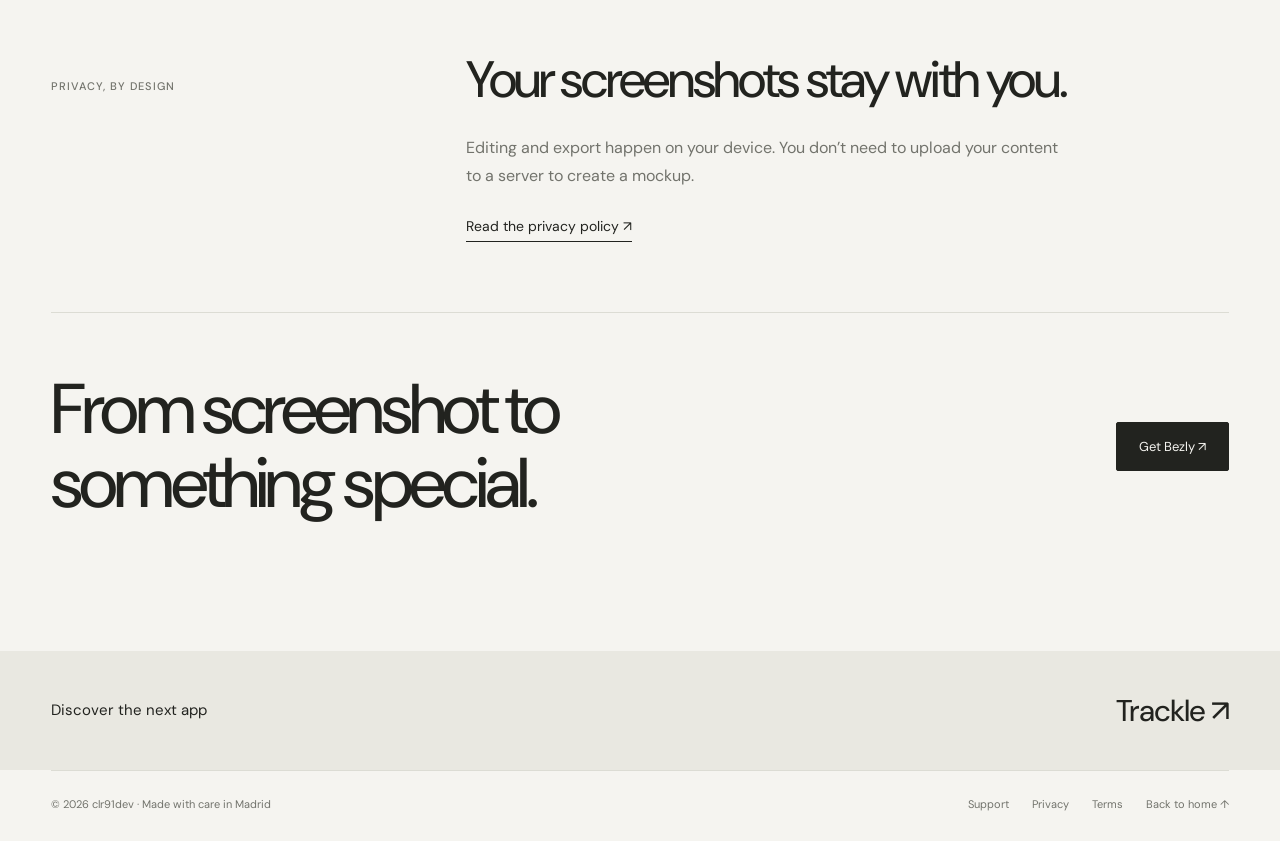
==== commit d76f07f8: "Redesign clr91dev portfolio and app pages with an editorial studio style" ====
--- a/bezly/index.html
+++ b/bezly/index.html
@@ -1,343 +1,218 @@
 <!doctype html>
-<html lang="es">
+<html lang="en">
 <head>
-  <meta charset="utf-8">
-  <meta name="viewport" content="width=device-width, initial-scale=1">
-  <meta name="theme-color" content="#050706">
-  <meta name="description" content="Bezly convierte capturas y vídeos en mockups profesionales para App Store y redes sociales desde iPhone y iPad.">
-  <title>Bezly — Mockups profesionales para apps</title>
-  <link rel="icon" href="./assets/bezly-app-icon.jpg">
-  <link rel="stylesheet" href="../assets/app-page.css">
-  <link rel="stylesheet" href="./index.css">
+<meta charset="utf-8">
+<meta name="viewport" content="width=device-width, initial-scale=1">
+<title data-en="Bezly — Your apps. In their best light." data-es="Bezly — Tus apps. En su mejor versión." >Bezly — Your apps. In their best light.</title>
+<meta name="description" content="Turn screenshots and recordings into polished device mockups, right on your iPhone and iPad. From the first frame to the final export." data-en="Turn screenshots and recordings into polished device mockups, right on your iPhone and iPad. From the first frame to the final export." data-es="Convierte capturas y grabaciones en mockups de dispositivos desde tu iPhone y iPad. Del primer marco a la exportación final.">
+<meta name="theme-color" content="#f5f4f0">
+<link rel="canonical" href="https://samuelclr91-del.github.io/Trackle/bezly/">
+<meta property="og:type" content="website">
+<meta property="og:title" content="Bezly — Your apps. In their best light.">
+<meta property="og:description" content="Turn screenshots and recordings into polished device mockups, right on your iPhone and iPad. From the first frame to the final export.">
+<meta property="og:url" content="https://samuelclr91-del.github.io/Trackle/bezly/">
+<meta property="og:image" content="https://samuelclr91-del.github.io/Trackle/assets/studio/bezly-workflow-ipad-04.webp">
+<link rel="icon" href="../bezly/assets/bezly-app-icon.jpg">
+<link rel="apple-touch-icon" href="../bezly/assets/bezly-app-icon.jpg">
+<link rel="preconnect" href="https://fonts.googleapis.com">
+<link rel="preconnect" href="https://fonts.gstatic.com" crossorigin>
+<link rel="stylesheet" href="../assets/studio.css">
+<script src="../assets/studio.js" defer>
+</script>
 </head>
-<body class="bezly-showcase">
-  <header class="bezly-nav" aria-label="Navegación principal">
-    <a class="brand" href="../" aria-label="Volver a clr91dev">
-      <img src="../assets/clr91dev-mark-v2.png" alt="">
-      <span>clr91dev</span>
-    </a>
-
-    <nav class="nav-links" aria-label="Secciones">
-      <a href="#flujo" data-i18n="nav_workflow">Cómo funciona</a>
-      <a href="#funciones" data-i18n="nav_features">Funciones</a>
-      <a href="#privacidad" data-i18n="nav_privacy">Privacidad</a>
-    </nav>
-
-    <div class="nav-actions">
-      <div class="language-switcher" aria-label="Idioma">
-        <button type="button" data-lang="es" aria-pressed="true">ES</button>
-        <button type="button" data-lang="en" aria-pressed="false">EN</button>
-      </div>
-      <a class="button button-small" href="https://apps.apple.com/app/id6793517767" target="_blank" rel="noreferrer" data-i18n="nav_download">Descargar</a>
-    </div>
-  </header>
-
-  <main>
-    <section class="showcase-hero">
-      <div class="hero-copy reveal">
-        <div class="app-identity">
-          <img src="./assets/bezly-app-icon.jpg" alt="Icono de Bezly">
-          <div>
-            <strong>Bezly</strong>
-            <span data-i18n="app_tag">Mockup Studio</span>
-          </div>
-        </div>
-
-        <p class="eyebrow" data-i18n="hero_eyebrow">Un estudio de mockups completo para iPhone y iPad</p>
-        <h1 data-i18n="hero_title">Mockups de app, creados donde viven tus capturas.</h1>
-        <p class="hero-summary" data-i18n="hero_summary">Convierte capturas y grabaciones en recursos pulidos para App Store y redes desde iPhone y iPad.</p>
-
-        <div class="hero-actions">
-          <a class="button" href="https://apps.apple.com/app/id6793517767" target="_blank" rel="noreferrer" data-i18n="hero_cta">Descargar en App Store</a>
-          <a class="text-link" href="#flujo" data-i18n="hero_secondary">Ver cómo funciona <span aria-hidden="true">↓</span></a>
-        </div>
-      </div>
-
-      <div class="hero-visual reveal" aria-label="Bezly en iPhone y iPad">
-        <div class="hero-orbit" aria-hidden="true"></div>
-        <img class="hero-ipad" src="./assets/workflow-ipad-05.png" alt="Bezly exportando un mockup en iPad">
-        <img class="hero-iphone" src="./assets/workflow-iphone-04.png" alt="Editor de mockups de Bezly en iPhone">
-      </div>
-    </section>
-
-    <section class="proof-strip reveal" aria-label="Características principales">
-      <div>
-        <strong>5</strong>
-        <span data-i18n="proof_devices">familias de dispositivos</span>
-      </div>
-      <div>
-        <strong>2</strong>
-        <span data-i18n="proof_media">formatos de entrada: foto y vídeo</span>
-      </div>
-      <div>
-        <strong>1</strong>
-        <span data-i18n="proof_place">flujo completo, sin salir del dispositivo</span>
-      </div>
-    </section>
-
-    <section class="workflow" id="flujo">
-      <div class="section-intro reveal">
-        <p class="eyebrow" data-i18n="workflow_eyebrow">Del archivo al resultado final</p>
-        <h2 data-i18n="workflow_title">Un flujo sencillo. Control preciso.</h2>
-        <p data-i18n="workflow_summary">El mismo proceso se adapta a la pantalla del iPhone y aprovecha el espacio extra del iPad.</p>
-      </div>
-
-      <article class="workflow-step reveal">
-        <div class="step-copy">
-          <span class="step-number">01</span>
-          <p class="eyebrow" data-i18n="step1_eyebrow">Empieza por el formato</p>
-          <h3 data-i18n="step1_title">Elige un dispositivo</h3>
-          <p data-i18n="step1_body">Crea para iPhone, iPad, Mac, Apple Watch o Apple TV desde un punto de partida limpio y reconocible.</p>
-        </div>
-        <div class="device-pair">
-          <img class="ipad-shot" src="./assets/workflow-ipad-01.png" alt="Selector de dispositivos de Bezly en iPad">
-          <img class="iphone-shot" src="./assets/workflow-iphone-01.png" alt="Selector de dispositivos de Bezly en iPhone">
-        </div>
-      </article>
-
-      <article class="workflow-step reverse reveal">
-        <div class="step-copy">
-          <span class="step-number">02</span>
-          <p class="eyebrow" data-i18n="step2_eyebrow">Encuadre preciso</p>
-          <h3 data-i18n="step2_title">Escoge el marco exacto</h3>
-          <p data-i18n="step2_body">Selecciona el modelo concreto para que la captura encaje con sus proporciones, bordes y cámara.</p>
-        </div>
-        <div class="device-pair">
-          <img class="ipad-shot" src="./assets/workflow-ipad-02.png" alt="Listado de iPad compatibles en Bezly">
-          <img class="iphone-shot" src="./assets/workflow-iphone-02.png" alt="Listado de iPhone compatibles en Bezly">
-        </div>
-      </article>
-
-      <article class="workflow-step reveal">
-        <div class="step-copy">
-          <span class="step-number">03</span>
-          <p class="eyebrow" data-i18n="step3_eyebrow">Menos preparación</p>
-          <h3 data-i18n="step3_title">Empieza rápido con plantillas</h3>
-          <p data-i18n="step3_body">Usa formatos preparados para App Store, Instagram, X y Threads o comienza desde cero.</p>
-        </div>
-        <div class="device-pair">
-          <img class="ipad-shot" src="./assets/workflow-ipad-03.png" alt="Plantillas de Bezly en iPad">
-          <img class="iphone-shot" src="./assets/workflow-iphone-03.png" alt="Plantillas de Bezly en iPhone">
-        </div>
-      </article>
-
-      <article class="workflow-step reverse reveal">
-        <div class="step-copy">
-          <span class="step-number">04</span>
-          <p class="eyebrow" data-i18n="step4_eyebrow">Tu composición</p>
-          <h3 data-i18n="step4_title">Ajusta cada detalle</h3>
-          <p data-i18n="step4_body">Combina fondos, orientación, escala y barra de estado. En iPad, el lienzo y los controles conviven sin estorbarse.</p>
-        </div>
-        <div class="device-pair">
-          <img class="ipad-shot" src="./assets/workflow-ipad-04.png" alt="Editor de Bezly en iPad">
-          <img class="iphone-shot" src="./assets/workflow-iphone-04.png" alt="Editor de Bezly en iPhone">
-        </div>
-      </article>
-
-      <article class="workflow-step reveal">
-        <div class="step-copy">
-          <span class="step-number">05</span>
-          <p class="eyebrow" data-i18n="step5_eyebrow">Salida correcta</p>
-          <h3 data-i18n="step5_title">Exporta listo para publicar</h3>
-          <p data-i18n="step5_body">Guarda en Fotos o Archivos, comparte por AirDrop y genera las dimensiones exactas que acepta App Store Connect.</p>
-        </div>
-        <div class="device-pair">
-          <img class="ipad-shot" src="./assets/workflow-ipad-05.png" alt="Exportación de Bezly en iPad">
-          <img class="iphone-shot" src="./assets/workflow-iphone-05.png" alt="Exportación de Bezly en iPhone">
-        </div>
-      </article>
-    </section>
-
-    <section class="features" id="funciones">
-      <div class="section-intro reveal">
-        <p class="eyebrow" data-i18n="features_eyebrow">Todo lo necesario, sin ruido</p>
-        <h2 data-i18n="features_title">Pensado para crear y entregar.</h2>
-      </div>
-
-      <div class="feature-grid">
-        <article class="feature-card reveal">
-          <span aria-hidden="true">9:41</span>
-          <h3 data-i18n="feature_status_title">Barra de estado</h3>
-          <p data-i18n="feature_status_body">Mantén la original o aplica una barra 9:41 limpia y coherente.</p>
-        </article>
-        <article class="feature-card reveal">
-          <span aria-hidden="true">◐</span>
-          <h3 data-i18n="feature_background_title">Fondos flexibles</h3>
-          <p data-i18n="feature_background_body">Sólidos, degradados, imágenes o transparencia real.</p>
-        </article>
-        <article class="feature-card reveal">
-          <span aria-hidden="true">↔</span>
-          <h3 data-i18n="feature_orientation_title">Vertical y apaisado</h3>
-          <p data-i18n="feature_orientation_body">Adapta el lienzo a cada publicación y dispositivo.</p>
-        </article>
-        <article class="feature-card reveal">
-          <span aria-hidden="true">▶</span>
-          <h3 data-i18n="feature_video_title">Foto y vídeo</h3>
-          <p data-i18n="feature_video_body">Trabaja con capturas estáticas y grabaciones de pantalla.</p>
-        </article>
-        <article class="feature-card reveal">
-          <span aria-hidden="true">PNG</span>
-          <h3 data-i18n="feature_png_title">Sin fondo</h3>
-          <p data-i18n="feature_png_body">Exporta el dispositivo aislado como PNG transparente.</p>
-        </article>
-        <article class="feature-card reveal">
-          <span aria-hidden="true">✓</span>
-          <h3 data-i18n="feature_store_title">App Store Connect</h3>
-          <p data-i18n="feature_store_body">Genera archivos RGB con dimensiones compatibles.</p>
-        </article>
-      </div>
-    </section>
-
-    <section class="privacy-block reveal" id="privacidad">
-      <div>
-        <p class="eyebrow" data-i18n="privacy_eyebrow">Privacidad por diseño</p>
-        <h2 data-i18n="privacy_title">Tus capturas se quedan contigo.</h2>
-      </div>
-      <p data-i18n="privacy_body">La edición y la exportación se realizan en el dispositivo. No es necesario subir el contenido a un servidor para crear un mockup.</p>
-      <a class="text-link" href="./privacy/" data-i18n="privacy_link">Leer la política de privacidad <span aria-hidden="true">→</span></a>
-    </section>
-
-    <section class="final-cta reveal">
-      <img src="./assets/bezly-app-icon.jpg" alt="">
-      <div>
-        <p class="eyebrow">Bezly</p>
-        <h2 data-i18n="cta_title">De la captura al recurso final.</h2>
-        <p data-i18n="cta_body">Crea mockups profesionales sin mover el trabajo a otro dispositivo.</p>
-      </div>
-      <a class="button" href="https://apps.apple.com/app/id6793517767" target="_blank" rel="noreferrer" data-i18n="cta_button">Descargar en App Store</a>
-    </section>
-  </main>
-
-  <footer class="bezly-footer">
-    <div>
-      <strong>Bezly</strong>
-      <span>© 2026 clr91dev</span>
-    </div>
-    <nav aria-label="Enlaces legales">
-      <a href="./support/" data-i18n="footer_support">Soporte</a>
-      <a href="./privacy/" data-i18n="footer_privacy">Privacidad</a>
-      <a href="./terms/" data-i18n="footer_terms">Términos</a>
-    </nav>
-  </footer>
-
-  <script>
-    window.PAGE_TRANSLATIONS = {
-      es: {
-        nav_workflow: "Cómo funciona",
-        nav_features: "Funciones",
-        nav_privacy: "Privacidad",
-        nav_download: "Descargar",
-        app_tag: "Mockup Studio",
-        hero_eyebrow: "Un estudio de mockups completo para iPhone y iPad",
-        hero_title: "Mockups de app, creados donde viven tus capturas.",
-        hero_summary: "Convierte capturas y grabaciones en recursos pulidos para App Store y redes desde iPhone y iPad.",
-        hero_cta: "Descargar en App Store",
-        hero_secondary: "Ver cómo funciona ↓",
-        proof_devices: "familias de dispositivos",
-        proof_media: "formatos de entrada: foto y vídeo",
-        proof_place: "flujo completo, sin salir del dispositivo",
-        workflow_eyebrow: "Del archivo al resultado final",
-        workflow_title: "Un flujo sencillo. Control preciso.",
-        workflow_summary: "El mismo proceso se adapta a la pantalla del iPhone y aprovecha el espacio extra del iPad.",
-        step1_eyebrow: "Empieza por el formato",
-        step1_title: "Elige un dispositivo",
-        step1_body: "Crea para iPhone, iPad, Mac, Apple Watch o Apple TV desde un punto de partida limpio y reconocible.",
-        step2_eyebrow: "Encuadre preciso",
-        step2_title: "Escoge el marco exacto",
-        step2_body: "Selecciona el modelo concreto para que la captura encaje con sus proporciones, bordes y cámara.",
-        step3_eyebrow: "Menos preparación",
-        step3_title: "Empieza rápido con plantillas",
-        step3_body: "Usa formatos preparados para App Store, Instagram, X y Threads o comienza desde cero.",
-        step4_eyebrow: "Tu composición",
-        step4_title: "Ajusta cada detalle",
-        step4_body: "Combina fondos, orientación, escala y barra de estado. En iPad, el lienzo y los controles conviven sin estorbarse.",
-        step5_eyebrow: "Salida correcta",
-        step5_title: "Exporta listo para publicar",
-        step5_body: "Guarda en Fotos o Archivos, comparte por AirDrop y genera las dimensiones exactas que acepta App Store Connect.",
-        features_eyebrow: "Todo lo necesario, sin ruido",
-        features_title: "Pensado para crear y entregar.",
-        feature_status_title: "Barra de estado",
-        feature_status_body: "Mantén la original o aplica una barra 9:41 limpia y coherente.",
-        feature_background_title: "Fondos flexibles",
-        feature_background_body: "Sólidos, degradados, imágenes o transparencia real.",
-        feature_orientation_title: "Vertical y apaisado",
-        feature_orientation_body: "Adapta el lienzo a cada publicación y dispositivo.",
-        feature_video_title: "Foto y vídeo",
-        feature_video_body: "Trabaja con capturas estáticas y grabaciones de pantalla.",
-        feature_png_title: "Sin fondo",
-        feature_png_body: "Exporta el dispositivo aislado como PNG transparente.",
-        feature_store_title: "App Store Connect",
-        feature_store_body: "Genera archivos RGB con dimensiones compatibles.",
-        privacy_eyebrow: "Privacidad por diseño",
-        privacy_title: "Tus capturas se quedan contigo.",
-        privacy_body: "La edición y la exportación se realizan en el dispositivo. No es necesario subir el contenido a un servidor para crear un mockup.",
-        privacy_link: "Leer la política de privacidad →",
-        cta_title: "De la captura al recurso final.",
-        cta_body: "Crea mockups profesionales sin mover el trabajo a otro dispositivo.",
-        cta_button: "Descargar en App Store",
-        footer_support: "Soporte",
-        footer_privacy: "Privacidad",
-        footer_terms: "Términos"
-      },
-      en: {
-        nav_workflow: "How it works",
-        nav_features: "Features",
-        nav_privacy: "Privacy",
-        nav_download: "Download",
-        app_tag: "Mockup Studio",
-        hero_eyebrow: "A complete mockup studio for iPhone and iPad",
-        hero_title: "App mockups, built where the screenshots live.",
-        hero_summary: "Turn screenshots and recordings into polished App Store and social assets on iPhone and iPad.",
-        hero_cta: "Download on the App Store",
-        hero_secondary: "See how it works ↓",
-        proof_devices: "device families",
-        proof_media: "input formats: photo and video",
-        proof_place: "complete workflow, without leaving your device",
-        workflow_eyebrow: "From source file to final asset",
-        workflow_title: "A simple flow. Precise control.",
-        workflow_summary: "The same process fits the iPhone screen and makes full use of the extra space on iPad.",
-        step1_eyebrow: "Start with the format",
-        step1_title: "Pick a device",
-        step1_body: "Create for iPhone, iPad, Mac, Apple Watch or Apple TV from a clean, familiar starting point.",
-        step2_eyebrow: "Precise framing",
-        step2_title: "Choose the exact frame",
-        step2_body: "Select the exact model so the screenshot matches its proportions, edges and camera.",
-        step3_eyebrow: "Less setup",
-        step3_title: "Start fast with templates",
-        step3_body: "Use ready-made formats for the App Store, Instagram, X and Threads, or start from scratch.",
-        step4_eyebrow: "Your composition",
-        step4_title: "Compose every detail",
-        step4_body: "Combine backgrounds, orientation, scale and status bar. On iPad, canvas and controls stay comfortably side by side.",
-        step5_eyebrow: "The right output",
-        step5_title: "Export ready to publish",
-        step5_body: "Save to Photos or Files, share with AirDrop and generate the exact dimensions accepted by App Store Connect.",
-        features_eyebrow: "Everything needed, nothing noisy",
-        features_title: "Built to create and deliver.",
-        feature_status_title: "Status bar",
-        feature_status_body: "Keep the original or apply a clean, consistent 9:41 status bar.",
-        feature_background_title: "Flexible backgrounds",
-        feature_background_body: "Solid colors, gradients, images or true transparency.",
-        feature_orientation_title: "Portrait and landscape",
-        feature_orientation_body: "Adapt the canvas to every post and device.",
-        feature_video_title: "Photo and video",
-        feature_video_body: "Work with static screenshots and screen recordings.",
-        feature_png_title: "No background",
-        feature_png_body: "Export the device on its own as a transparent PNG.",
-        feature_store_title: "App Store Connect",
-        feature_store_body: "Generate RGB files with compatible dimensions.",
-        privacy_eyebrow: "Privacy by design",
-        privacy_title: "Your screenshots stay with you.",
-        privacy_body: "Editing and export happen on the device. Your content does not need to be uploaded to a server to create a mockup.",
-        privacy_link: "Read the privacy policy →",
-        cta_title: "From screenshot to final asset.",
-        cta_body: "Create professional mockups without moving the work to another device.",
-        cta_button: "Download on the App Store",
-        footer_support: "Support",
-        footer_privacy: "Privacy",
-        footer_terms: "Terms"
-      }
-    };
-  </script>
-  <script src="../assets/app-page.js"></script>
+<body class="product-page product-bezly">
+<a class="skip-link" data-en="Skip to content" data-es="Saltar al contenido" href="#main">Skip to content</a>
+<header class="site-header">
+<a class="wordmark" href="../" aria-label="clr91dev — home">clr91<span>dev</span>
+</a>
+<div class="header-links">
+<a class="desktop-only" href="../#apps">
+<span data-en="Apps" data-es="Apps" >Apps</span>
+</a>
+<a class="desktop-only" href="../#about">
+<span data-en="About" data-es="Sobre mí" >About</span>
+</a>
+<div class="language" aria-label="Language / Idioma">
+<button type="button" data-lang="en" aria-pressed="true">EN</button>
+<button type="button" data-lang="es" aria-pressed="false">ES</button>
+</div>
+<button class="menu-toggle" aria-controls="site-menu" aria-expanded="false" type="button">
+<span data-en="Menu" data-es="Menú" >Menu</span>
+<i aria-hidden="true">
+</i>
+</button>
+</div>
+</header>
+<div class="menu-panel" id="site-menu" hidden>
+<nav aria-label="Menu">
+<a href="../trackle/">Trackle ↗</a>
+<a href="../bezly/">Bezly ↗</a>
+<a href="../#about">
+<span data-en="A little about me" data-es="Un poco sobre mí" >A little about me</span>
+</a>
+<a href="../#contact">
+<span data-en="Let’s talk" data-es="Hablemos" >Let’s talk</span>
+</a>
+</nav>
+<div class="menu-bottom">
+<a href="mailto:clr91dev@gmail.com">clr91dev@gmail.com ↗</a>
+<span data-en="Independent apps. Made in Madrid." data-es="Apps independientes. Hechas en Madrid." >Independent apps. Made in Madrid.</span>
+</div>
+</div>
+<main id="main">
+<section class="product-intro">
+<div>
+<a class="product-name" href="https://apps.apple.com/app/id6793517767" target="_blank" rel="noopener noreferrer">
+<img src="../bezly/assets/bezly-app-icon.jpg" alt="" data-alt-en="" data-alt-es="" class="" fetchpriority=high decoding="async" width="1024" height="1024">
+<span>Bezly ↗</span>
+</a>
+<h1 data-en="Your apps. In their best light." data-es="Tus apps. En su mejor versión." >Your apps. In their best light.</h1>
+</div>
+<div class="intro-right">
+<p data-en="Turn screenshots and recordings into polished device mockups, right on your iPhone and iPad. From the first frame to the final export." data-es="Convierte capturas y grabaciones en mockups de dispositivos desde tu iPhone y iPad. Del primer marco a la exportación final." >Turn screenshots and recordings into polished device mockups, right on your iPhone and iPad. From the first frame to the final export.</p>
+<div class="product-actions">
+<a class="store-link" href="https://apps.apple.com/app/id6793517767" target="_blank" rel="noopener noreferrer">
+<span data-en="Download on the App Store" data-es="Descargar en App Store" >Download on the App Store</span>
+<span aria-hidden="true">↗</span>
+</a>
+<a class="underlined-link" href="#features">
+<span data-en="Take a look ↓" data-es="Echa un vistazo ↓" >Take a look ↓</span>
+</a>
+</div>
+<p class="product-platform" data-en="Made for iPhone &amp; iPad" data-es="Hecha para iPhone y iPad" >Made for iPhone &amp; iPad</p>
+</div>
+</section>
+<div class="product-cover">
+<div class="project-art bezly-scene" >
+<span class="project-backword" aria-hidden="true">Bezly</span>
+<img src="../assets/studio/bezly-workflow-ipad-04.webp" alt="Bezly on iPad" data-alt-en="Bezly on iPad" data-alt-es="Bezly en iPad" class="scene-ipad" loading=lazy decoding="async" width="1550" height="1163">
+<img src="../assets/studio/bezly-workflow-iphone-04.webp" alt="Bezly on iPhone" data-alt-en="Bezly on iPhone" data-alt-es="Bezly en iPhone" class="scene-phone" loading=lazy decoding="async" width="416" height="900">
+<span class="scene-note" data-en="Make it yours." data-es="Hazlo tuyo." >Make it yours.</span>
+<span class="scene-tag">iPhone + iPad</span>
+</div>
+<div class="product-cover-caption">
+<span>Bezly / clr91dev</span>
+<span data-en="Actual app screens. iPhone + iPad." data-es="Pantallas reales de la app. iPhone + iPad." >Actual app screens. iPhone + iPad.</span>
+</div>
+</div>
+<section class="product-story">
+<p class="eyebrow" data-en="The idea" data-es="La idea" >The idea</p>
+<div class="story-copy">
+<h2 data-en="Your screenshots deserve a little more." data-es="Tus capturas merecen algo más." >Your screenshots deserve a little more.</h2>
+<p data-en="A complete mockup studio, wherever your ideas happen. Choose a device, make the composition your own and export an asset ready for the App Store or your next post." data-es="Un estudio de mockups completo, allí donde surjan tus ideas. Elige un dispositivo, crea tu composición y exporta un recurso listo para la App Store o tu próxima publicación." >A complete mockup studio, wherever your ideas happen. Choose a device, make the composition your own and export an asset ready for the App Store or your next post.</p>
+</div>
+</section>
+<section id="features" aria-label="App features" data-label-en="App features" data-label-es="Funciones de la app">
+<article class="feature-row">
+<div class="feature-copy">
+<p class="eyebrow" data-en="01 / Choose" data-es="01 / Elige" >01 / Choose</p>
+<h3 data-en="Start with the right device." data-es="Empieza por el dispositivo." >Start with the right device.</h3>
+<p data-en="Create for iPhone, iPad, Mac, Apple Watch or Apple TV from a clean, recognizable starting point." data-es="Crea para iPhone, iPad, Mac, Apple Watch o Apple TV desde un punto de partida limpio y reconocible." >Create for iPhone, iPad, Mac, Apple Watch or Apple TV from a clean, recognizable starting point.</p>
+<div class="feature-bits">
+<span data-en="5 device families" data-es="5 familias de dispositivos" >5 device families</span>
+<span data-en="Photo &amp; video" data-es="Foto y vídeo" >Photo &amp; video</span>
+</div>
+</div>
+<figure class="feature-media">
+<img src="../assets/studio/bezly-workflow-ipad-01.webp" alt="Bezly — Start with the right device." data-alt-en="Bezly — Start with the right device." data-alt-es="Bezly — Empieza por el dispositivo." class="ipad-image" loading=lazy decoding="async" width="1550" height="1163">
+</figure>
+</article>
+<article class="feature-row">
+<div class="feature-copy">
+<p class="eyebrow" data-en="02 / Frame" data-es="02 / Enmarca" >02 / Frame</p>
+<h3 data-en="Find the perfect fit." data-es="Encuentra el marco exacto." >Find the perfect fit.</h3>
+<p data-en="Choose the device model that fits your project. Make your app feel at home in a frame made for it." data-es="Escoge el modelo de dispositivo que encaja con tu proyecto. Presenta tu app en un marco hecho para ella." >Choose the device model that fits your project. Make your app feel at home in a frame made for it.</p>
+<div class="feature-bits">
+<span data-en="Device models" data-es="Modelos de dispositivos" >Device models</span>
+<span data-en="Portrait &amp; landscape" data-es="Vertical y apaisado" >Portrait &amp; landscape</span>
+</div>
+</div>
+<figure class="feature-media">
+<img src="../assets/studio/bezly-workflow-iphone-02.webp" alt="Bezly — Find the perfect fit." data-alt-en="Bezly — Find the perfect fit." data-alt-es="Bezly — Encuentra el marco exacto." class="phone-image" loading=lazy decoding="async" width="416" height="900">
+</figure>
+</article>
+<article class="feature-row">
+<div class="feature-copy">
+<p class="eyebrow" data-en="03 / Compose" data-es="03 / Compón" >03 / Compose</p>
+<h3 data-en="A head start for your ideas." data-es="Un punto de partida para tus ideas." >A head start for your ideas.</h3>
+<p data-en="Start with a template, then make it your own. Bring a screenshot or screen recording into the composition." data-es="Empieza con una plantilla y hazla tuya. Incorpora una captura o una grabación de pantalla a la composición." >Start with a template, then make it your own. Bring a screenshot or screen recording into the composition.</p>
+<div class="feature-bits">
+<span data-en="Ready-made templates" data-es="Plantillas listas" >Ready-made templates</span>
+<span data-en="Your own content" data-es="Tu propio contenido" >Your own content</span>
+</div>
+</div>
+<figure class="feature-media">
+<img src="../assets/studio/bezly-workflow-ipad-03.webp" alt="Bezly — A head start for your ideas." data-alt-en="Bezly — A head start for your ideas." data-alt-es="Bezly — Un punto de partida para tus ideas." class="ipad-image" loading=lazy decoding="async" width="1550" height="1163">
+</figure>
+</article>
+<article class="feature-row">
+<div class="feature-copy">
+<p class="eyebrow" data-en="04 / Make it yours" data-es="04 / Hazlo tuyo" >04 / Make it yours</p>
+<h3 data-en="The difference is in the details." data-es="La diferencia está en los detalles." >The difference is in the details.</h3>
+<p data-en="Adjust the frame, background and layout. Keep your status bar or use a clean 9:41. Choose a solid, gradient, image or transparent background." data-es="Ajusta el marco, el fondo y la composición. Mantén tu barra de estado o usa una limpia a las 9:41. Elige un fondo sólido, degradado, una imagen o transparencia." >Adjust the frame, background and layout. Keep your status bar or use a clean 9:41. Choose a solid, gradient, image or transparent background.</p>
+<div class="feature-bits">
+<span data-en="Custom backgrounds" data-es="Fondos personalizados" >Custom backgrounds</span>
+<span data-en="Clean status bar" data-es="Barra de estado limpia" >Clean status bar</span>
+</div>
+</div>
+<figure class="feature-media">
+<img src="../assets/studio/bezly-workflow-ipad-04.webp" alt="Bezly — The difference is in the details." data-alt-en="Bezly — The difference is in the details." data-alt-es="Bezly — La diferencia está en los detalles." class="ipad-image" loading=lazy decoding="async" width="1550" height="1163">
+</figure>
+</article>
+<article class="feature-row">
+<div class="feature-copy">
+<p class="eyebrow" data-en="05 / Share" data-es="05 / Comparte" >05 / Share</p>
+<h3 data-en="Ready for the spotlight." data-es="Listo para destacar." >Ready for the spotlight.</h3>
+<p data-en="Export your final composition, a transparent PNG or RGB assets in App Store Connect dimensions. All from the same device." data-es="Exporta tu composición final, un PNG transparente o recursos RGB con dimensiones de App Store Connect. Todo desde el mismo dispositivo." >Export your final composition, a transparent PNG or RGB assets in App Store Connect dimensions. All from the same device.</p>
+<div class="feature-bits">
+<span data-en="Transparent PNG" data-es="PNG transparente" >Transparent PNG</span>
+<span data-en="App Store Connect" data-es="App Store Connect" >App Store Connect</span>
+</div>
+</div>
+<figure class="feature-media">
+<img src="../assets/studio/bezly-workflow-iphone-05.webp" alt="Bezly — Ready for the spotlight." data-alt-en="Bezly — Ready for the spotlight." data-alt-es="Bezly — Listo para destacar." class="phone-image" loading=lazy decoding="async" width="416" height="900">
+</figure>
+</article>
+</section>
+<section class="privacy-section" id="privacy">
+<p class="eyebrow" data-en="Privacy, by design" data-es="Privacidad, desde el diseño" >Privacy, by design</p>
+<div>
+<h2 data-en="Your screenshots stay with you." data-es="Tus capturas se quedan contigo." >Your screenshots stay with you.</h2>
+<p data-en="Editing and export happen on your device. You don’t need to upload your content to a server to create a mockup." data-es="La edición y la exportación se realizan en tu dispositivo. No necesitas subir tu contenido a un servidor para crear un mockup." >Editing and export happen on your device. You don’t need to upload your content to a server to create a mockup.</p>
+<a class="underlined-link" href="./privacy/">
+<span data-en="Read the privacy policy ↗" data-es="Leer la política de privacidad ↗" >Read the privacy policy ↗</span>
+</a>
+</div>
+</section>
+<section class="product-cta">
+<h2 data-en="From screenshot to something special." data-es="De una captura a algo especial." >From screenshot to something special.</h2>
+<a class="store-link" href="https://apps.apple.com/app/id6793517767" target="_blank" rel="noopener noreferrer">
+<span data-en="Get Bezly ↗" data-es="Descargar Bezly ↗" >Get Bezly ↗</span>
+</a>
+</section>
+</main>
+<a class="next-project" href="../trackle/">
+<span data-en="Discover the next app" data-es="Descubre la siguiente app" >Discover the next app</span>
+<strong>Trackle ↗</strong>
+</a>
+<footer class="site-footer">
+<span>© 2026 clr91dev · <span data-en="Made with care in Madrid" data-es="Hecho con cuidado en Madrid" >Made with care in Madrid</span>
+</span>
+<div class="footer-legal">
+<a href="./support/">
+<span data-en="Support" data-es="Soporte" >Support</span>
+</a>
+<a href="./privacy/">
+<span data-en="Privacy" data-es="Privacidad" >Privacy</span>
+</a>
+<a href="./terms/">
+<span data-en="Terms" data-es="Términos" >Terms</span>
+</a>
+<a href="../">
+<span data-en="Back to home ↑" data-es="Volver al inicio ↑" >Back to home ↑</span>
+</a>
+</div>
+</footer>
+<script type="application/ld+json">{"@context": "https://schema.org", "@type": "SoftwareApplication", "name": "Bezly", "applicationCategory": "DesignApplication", "operatingSystem": "iOS, iPadOS", "url": "https://samuelclr91-del.github.io/Trackle/bezly/", "downloadUrl": "https://apps.apple.com/app/id6793517767", "description": "Turn screenshots and recordings into polished device mockups, right on your iPhone and iPad. From the first frame to the final export."}</script>
 </body>
 </html>
--- a/assets/studio.css
+++ b/assets/studio.css
@@ -0,0 +1,1240 @@
+@import url('https://fonts.googleapis.com/css2?family=Caveat:wght@500;600;700&family=DM+Sans:wght@400;450;500;550;600;650;700&display=swap');
+
+:root {
+    --paper:#f5f4f0;
+    --ink:#22231f;
+    --muted:#72736c;
+    --line:#dcdcd4;
+    --yellow:#dfa921;
+    --red:#ed573c;
+    --mint:#d8ebe3;
+    --gutter:clamp(22px,4vw,72px);
+    font-family:'DM Sans',Arial,sans-serif;
+    color:var(--ink);
+    background:var(--paper);
+    font-synthesis:none
+}
+
+* {
+    box-sizing:border-box
+}
+html {
+    scroll-behavior:smooth;
+    scroll-padding-top:80px
+}
+body {
+    margin:0
+}
+body.menu-open {
+    overflow:hidden
+}
+a {
+    color:inherit;
+    text-decoration:none
+}
+button {
+    font:inherit;
+    color:inherit;
+    cursor:pointer
+}
+button,a {
+    -webkit-tap-highlight-color:transparent
+}
+button {
+    border:0
+}
+img {
+    height:auto;
+    display:block;
+    max-width:100%
+}
+figure,h1,h2,h3,p {
+    margin:0
+}
+::selection {
+    background:#eed47b;
+    color:#22231f
+}
+:focus-visible {
+    outline:2px solid var(--red);
+    outline-offset:6px
+}
+.skip-link {
+    position:fixed;
+    top:-70px;
+    left:20px;
+    z-index:100;
+    background:var(--ink);
+    color:white;
+    padding:14px
+}
+.skip-link:focus {
+    top:12px
+}
+
+.site-header {
+    height:76px;
+    padding:0 var(--gutter);
+    display:flex;
+    align-items:center;
+    justify-content:space-between;
+    background:var(--paper);
+    position:relative;
+    z-index:30
+}
+.wordmark {
+    font-size:27px;
+    font-weight:650;
+    letter-spacing:-1.6px;
+    line-height:1
+}
+.wordmark span {
+    color:var(--muted);
+    font-weight:400
+}
+.header-links {
+    display:flex;
+    align-items:center;
+    gap:32px;
+    font-size:14px
+}
+.header-links>a {
+    position:relative
+}
+.header-links>a:after {
+    content:'';
+    height:1px;
+    position:absolute;
+    bottom:-5px;
+    left:0;
+    width:0;
+    background:currentColor;
+    transition:width .2s
+}
+.header-links>a:hover:after {
+    width:100%
+}
+.language {
+    display:flex;
+    gap:9px;
+    font-size:11px
+}
+.language button {
+    padding:5px 1px;
+    background:none;
+    color:var(--muted)
+}
+.language button[aria-pressed=true] {
+    color:var(--ink);
+    border-bottom:1px solid
+}
+.menu-toggle {
+    background:none;
+    padding:8px 0;
+    display:flex;
+    align-items:center;
+    gap:9px;
+    font-size:14px
+}
+.menu-toggle i {
+    width:17px;
+    height:10px;
+    border-block:1px solid;
+    transition:transform .2s
+}
+.menu-toggle[aria-expanded=true] i {
+    transform:rotate(-45deg)
+}
+.menu-panel {
+    position:absolute;
+    top:76px;
+    left:0;
+    right:0;
+    padding:50px var(--gutter) 60px;
+    background:var(--paper);
+    border-bottom:1px solid var(--line);
+    box-shadow:0 20px 30px #22231f09;
+    z-index:29
+}
+.menu-panel[hidden] {
+    display:none
+}
+.menu-panel nav {
+    display:flex;
+    flex-direction:column;
+    align-items:flex-start;
+    gap:14px
+}
+.menu-panel nav>a {
+    font-size:clamp(30px,5vw,64px);
+    letter-spacing:-.04em
+}
+.menu-panel .menu-bottom {
+    display:flex;
+    justify-content:space-between;
+    gap:24px;
+    margin-top:32px;
+    color:var(--muted);
+    font-size:14px
+}
+.menu-panel a:hover {
+    color:var(--red)
+}
+
+.hero {
+    min-height:660px;
+    height:calc(100svh - 76px);
+    max-height:900px;
+    position:relative;
+    display:flex;
+    align-items:center;
+    justify-content:center;
+    overflow:hidden
+}
+.hero-composition {
+    width:760px;
+    height:480px;
+    position:relative;
+    flex:none;
+    margin-top:-35px
+}
+.polaroid {
+    width:295px;
+    position:absolute;
+    left:225px;
+    top:42px;
+    padding:14px 14px 21px;
+    background:#fff;
+    box-shadow:0 6px 20px #22231f0e;
+    transform:rotate(-7deg)
+}
+.polaroid>img {
+    width:267px;
+    height:285px;
+    object-fit:cover;
+    object-position:50% 50%;
+    filter:grayscale(1)
+}
+.polaroid figcaption {
+    font-family:'Caveat',cursive;
+    font-size:32px;
+    text-align:right;
+    padding:11px 7px 0
+}
+.sticker {
+    position:absolute;
+    display:block;
+    width:51px;
+    height:51px;
+    border-radius:50%;
+    background:var(--red);
+    box-shadow:inset 2px 3px 8px #ffffff16;
+    z-index:2
+}
+.sticker-one {
+    left:208px;
+    top:25px;
+    transform:rotate(-10deg)
+}
+.sticker-two {
+    left:506px;
+    top:364px
+}
+.handwritten {
+    font-family:'Caveat',cursive;
+    font-weight:700;
+    color:var(--yellow);
+    font-size:64px;
+    line-height:.88;
+    letter-spacing:-2px
+}
+.hero-note {
+    position:absolute;
+    left:498px;
+    top:156px;
+    transform:rotate(-12deg);
+    z-index:3;
+    width:235px
+}
+.drawn-arrow {
+    width:100px;
+    height:132px;
+    position:absolute;
+    left:627px;
+    top:280px;
+    color:var(--yellow);
+    transform:rotate(-7deg)
+}
+.scrap-app {
+    position:absolute;
+    display:block;
+    padding:12px 15px 10px;
+    background:#fff;
+    box-shadow:0 3px 18px #22231f08;
+    text-align:center;
+    transition:transform .25s
+}
+.scrap-app img {
+    width:66px;
+    height:66px;
+    object-fit:cover;
+    border-radius:16px
+}
+.scrap-app span {
+    display:block;
+    font-family:'Caveat',cursive;
+    font-size:20px;
+    margin-top:7px
+}
+.scrap-trackle {
+    left:83px;
+    top:104px;
+    transform:rotate(10deg)
+}
+.scrap-bezly {
+    left:117px;
+    top:308px;
+    transform:rotate(-12deg)
+}
+.scrap-trackle:hover {
+    transform:rotate(4deg) translateY(-5px)
+}
+.scrap-bezly:hover {
+    transform:rotate(-5deg) translateY(-5px)
+}
+.little-cross {
+    position:absolute;
+    left:113px;
+    top:255px;
+    color:var(--red);
+    font-family:'Caveat',cursive;
+    font-size:36px;
+    transform:rotate(-10deg)
+}
+.hero-caption {
+    position:absolute;
+    bottom:35px;
+    left:var(--gutter);
+    font-size:13px;
+    line-height:1.6;
+    color:var(--muted)
+}
+.hero-caption strong {
+    display:block;
+    font-weight:500;
+    color:var(--ink)
+}
+.hero-scroll {
+    position:absolute;
+    right:var(--gutter);
+    bottom:37px;
+    display:flex;
+    align-items:center;
+    gap:18px;
+    font-size:13px
+}
+.hero-scroll span:last-child {
+    font-size:25px
+}
+.hero h1 {
+    font-size:inherit;
+    font-weight:inherit
+}
+
+.section-topline {
+    padding:45px var(--gutter) 25px;
+    display:flex;
+    justify-content:space-between;
+    align-items:center;
+    gap:20px;
+    font-size:12px
+}
+.section-topline h2 {
+    font-size:12px;
+    font-weight:500
+}
+.index-label {
+    color:var(--muted);
+    font-size:11px;
+    letter-spacing:.08em
+}
+.work-gallery {
+    overflow:hidden
+}
+.project-rail {
+    display:flex;
+    gap:18px;
+    overflow-x:auto;
+    scroll-snap-type:x mandatory;
+    scrollbar-width:none;
+    padding:0 var(--gutter)
+}
+.project-rail::-webkit-scrollbar {
+    display:none
+}
+.project-card {
+    flex:0 0 calc(100% - 45px);
+    scroll-snap-align:center;
+    min-width:0
+}
+.project-art {
+    position:relative;
+    height:clamp(440px,48vw,740px);
+    overflow:hidden;
+    display:block;
+    background:#dae5e1
+}
+.project-art .project-backword {
+    position:absolute;
+    top:5%;
+    left:6%;
+    font-size:clamp(90px,17vw,260px);
+    font-weight:500;
+    line-height:1;
+    letter-spacing:-.075em;
+    color:#254f4418;
+    user-select:none
+}
+.trackle-scene .scene-ipad {
+    position:absolute;
+    width:64%;
+    left:13%;
+    top:27%;
+    transform:rotate(-6deg);
+    filter:drop-shadow(0 28px 24px #152e2928)
+}
+.trackle-scene .scene-phone {
+    position:absolute;
+    width:18%;
+    right:13%;
+    top:13%;
+    transform:rotate(8deg);
+    filter:drop-shadow(0 20px 18px #152e2930)
+}
+.scene-note {
+    position:absolute;
+    font-family:'Caveat',cursive;
+    font-size:clamp(20px,3.4vw,49px);
+    line-height:.95;
+    bottom:9%;
+    left:6%;
+    transform:rotate(-7deg);
+    color:#355e50
+}
+.scene-tag {
+    position:absolute;
+    right:25px;
+    bottom:24px;
+    font-size:11px;
+    letter-spacing:.05em
+}
+.project-art .open-project {
+    position:absolute;
+    right:25px;
+    top:25px;
+    width:46px;
+    height:46px;
+    display:grid;
+    place-items:center;
+    border:1px solid #22231f33;
+    border-radius:50%;
+    font-size:24px;
+    transition:background .2s,transform .2s
+}
+.project-art:hover .open-project {
+    background:var(--paper);
+    transform:rotate(45deg)
+}
+.bezly-scene {
+    background:#e6e7ed
+}
+.bezly-scene .project-backword {
+    color:#55597118
+}
+.bezly-scene .scene-ipad {
+    position:absolute;
+    width:64%;
+    left:9%;
+    top:30%;
+    transform:rotate(-7deg);
+    box-shadow:0 22px 36px #26324313
+}
+.bezly-scene .scene-phone {
+    position:absolute;
+    width:21%;
+    right:14%;
+    top:10%;
+    transform:rotate(9deg);
+    box-shadow:0 20px 26px #26324313
+}
+.bezly-scene .scene-note {
+    color:#5d6286
+}
+.project-caption {
+    display:flex;
+    justify-content:space-between;
+    gap:20px;
+    padding:21px 0 0;
+    align-items:center
+}
+.project-caption h3 {
+    font-size:25px;
+    letter-spacing:-1px;
+    font-weight:500
+}
+.project-caption p {
+    font-size:12px;
+    color:var(--muted);
+    margin-top:3px
+}
+.project-caption>a {
+    font-size:13px;
+    border-bottom:1px solid;
+    padding-bottom:5px
+}
+.gallery-controls {
+    display:flex;
+    align-items:center;
+    gap:18px;
+    padding:27px var(--gutter) 50px
+}
+.gallery-progress {
+    flex:1;
+    height:1px;
+    background:var(--line);
+    position:relative
+}
+.gallery-progress span {
+    height:1px;
+    background:var(--ink);
+    width:50%;
+    position:absolute;
+    left:0;
+    transition:left .3s
+}
+.gallery-count {
+    font-size:11px;
+    white-space:nowrap;
+    font-variant-numeric:tabular-nums
+}
+.round-button {
+    width:40px;
+    height:40px;
+    border:1px solid var(--line);
+    border-radius:50%;
+    background:transparent;
+    font-size:21px;
+    transition:background .2s
+}
+.round-button:hover {
+    background:#e9e8e1
+}
+.round-button:disabled {
+    opacity:.35;
+    cursor:default
+}
+
+.about-section {
+    margin:50px var(--gutter) 100px;
+    padding-top:52px;
+    border-top:1px solid var(--line);
+    display:grid;
+    grid-template-columns:1fr 2.15fr;
+    gap:60px
+}
+.eyebrow {
+    font-size:11px;
+    letter-spacing:.09em;
+    text-transform:uppercase;
+    font-weight:500
+}
+.about-copy h2 {
+    font-size:clamp(35px,4.5vw,72px);
+    font-weight:450;
+    letter-spacing:-.055em;
+    line-height:1.08;
+    max-width:940px
+}
+.about-copy>p {
+    font-size:17px;
+    color:var(--muted);
+    line-height:1.75;
+    max-width:530px;
+    margin:30px 0
+}
+.underlined-link {
+    display:inline-flex;
+    align-items:center;
+    gap:35px;
+    border-bottom:1px solid;
+    padding-bottom:6px;
+    font-size:14px
+}
+.about-signature {
+    font-family:'Caveat',cursive;
+    color:var(--red);
+    font-size:37px;
+    margin-top:25px
+}
+.contact-section {
+    border-top:1px solid var(--line);
+    margin:0 var(--gutter);
+    padding:50px 0 60px
+}
+.contact-section .contact-title {
+    display:flex;
+    align-items:center;
+    justify-content:space-between;
+    gap:40px;
+    margin-top:28px;
+    font-size:clamp(50px,9vw,150px);
+    letter-spacing:-.07em;
+    line-height:1.05;
+    font-weight:450
+}
+.contact-title .contact-arrow {
+    font-size:.8em;
+    transition:transform .25s
+}
+.contact-title:hover .contact-arrow {
+    transform:translate(8px,-8px)
+}
+.contact-bottom {
+    display:flex;
+    justify-content:space-between;
+    align-items:center;
+    margin-top:40px;
+    gap:30px;
+    font-size:14px
+}
+.social-links {
+    display:flex;
+    gap:25px
+}
+.site-footer {
+    margin:0 var(--gutter);
+    padding:26px 0 30px;
+    border-top:1px solid var(--line);
+    display:flex;
+    justify-content:space-between;
+    gap:24px;
+    font-size:11px;
+    color:var(--muted)
+}
+.footer-legal {
+    display:flex;
+    gap:23px
+}
+.site-footer a:hover,.social-links a:hover {
+    color:var(--red)
+}
+
+/* The product pages share the portfolio's quiet editorial layout. */
+.product-intro {
+    padding:75px var(--gutter) 55px;
+    display:grid;
+    grid-template-columns:1fr 1.15fr;
+    gap:7vw;
+    align-items:end
+}
+.product-name {
+    display:flex;
+    gap:13px;
+    align-items:center;
+    font-size:15px;
+    margin-bottom:25px
+}
+.product-name img {
+    width:43px;
+    height:43px;
+    border-radius:11px
+}
+.product-intro h1 {
+    font-size:clamp(55px,7.2vw,112px);
+    font-weight:450;
+    line-height:.98;
+    letter-spacing:-.065em
+}
+.product-intro .intro-right>p {
+    font-size:18px;
+    color:var(--muted);
+    line-height:1.65;
+    max-width:530px
+}
+.product-actions {
+    display:flex;
+    gap:27px;
+    align-items:center;
+    margin-top:30px;
+    flex-wrap:wrap
+}
+.store-link {
+    display:inline-flex;
+    align-items:center;
+    gap:18px;
+    padding:15px 22px;
+    background:var(--ink);
+    color:var(--paper);
+    border:1px solid var(--ink);
+    border-radius:2px;
+    font-size:13px;
+    transition:background .2s
+}
+.store-link:hover {
+    background:#45473e
+}
+.product-platform {
+    font-size:11px;
+    color:var(--muted);
+    margin-top:20px
+}
+.product-cover {
+    margin:0 var(--gutter)
+}
+.product-cover .project-art {
+    height:clamp(470px,59vw,860px)
+}
+.product-cover .project-backword {
+    font-size:clamp(110px,21vw,320px)
+}
+.product-cover-caption {
+    display:flex;
+    justify-content:space-between;
+    margin-top:16px;
+    font-size:11px;
+    color:var(--muted);
+    gap:20px
+}
+.product-story {
+    padding:100px var(--gutter);
+    display:grid;
+    grid-template-columns:1fr 2.15fr;
+    gap:60px
+}
+.product-story h2 {
+    font-size:clamp(32px,4.5vw,67px);
+    font-weight:450;
+    line-height:1.08;
+    letter-spacing:-.05em
+}
+.product-story .story-copy>p {
+    max-width:620px;
+    font-size:17px;
+    color:var(--muted);
+    line-height:1.75;
+    margin-top:25px
+}
+.feature-row {
+    display:grid;
+    grid-template-columns:1fr 1.15fr;
+    gap:8vw;
+    margin:0 var(--gutter);
+    padding:65px 0;
+    border-top:1px solid var(--line);
+    align-items:center
+}
+.feature-row:nth-child(even) .feature-copy {
+    order:2
+}
+.feature-row:nth-child(even) .feature-media {
+    order:1
+}
+.feature-copy .eyebrow {
+    color:var(--muted);
+    margin-bottom:25px
+}
+.feature-copy h3 {
+    font-size:clamp(32px,4vw,58px);
+    line-height:1.08;
+    letter-spacing:-.045em;
+    font-weight:450
+}
+.feature-copy>p {
+    font-size:16px;
+    color:var(--muted);
+    line-height:1.7;
+    margin:23px 0;
+    max-width:440px
+}
+.feature-media {
+    background:#e4ebe5;
+    min-height:440px;
+    display:flex;
+    align-items:center;
+    justify-content:center;
+    padding:45px;
+    position:relative;
+    overflow:hidden
+}
+.feature-media img {
+    max-height:440px;
+    width:auto;
+    object-fit:contain;
+    filter:drop-shadow(0 13px 13px #22231f16)
+}
+.feature-media .ipad-image {
+    width:100%;
+    max-height:none
+}
+.product-bezly .feature-media {
+    background:#e6e7ed;
+    padding:32px
+}
+.product-bezly .feature-media img {
+    filter:none;
+    max-height:470px
+}
+.product-bezly .feature-media .ipad-image {
+    width:100%;
+    max-height:none
+}
+.feature-bits {
+    display:flex;
+    gap:12px;
+    flex-wrap:wrap
+}
+.feature-bits span {
+    font-size:11px;
+    border:1px solid var(--line);
+    padding:7px 10px
+}
+.privacy-section {
+    margin:55px var(--gutter) 0;
+    border-top:1px solid var(--line);
+    padding:60px 0;
+    display:grid;
+    grid-template-columns:1fr 2.15fr;
+    gap:60px
+}
+.privacy-section h2 {
+    font-size:clamp(32px,4vw,58px);
+    font-weight:450;
+    letter-spacing:-.045em;
+    line-height:1.1;
+    max-width:780px
+}
+.privacy-section p {
+    margin:25px 0;
+    max-width:600px;
+    color:var(--muted);
+    line-height:1.75
+}
+.faq-section {
+    margin:0 var(--gutter);
+    padding:55px 0 80px;
+    display:grid;
+    grid-template-columns:1fr 2.15fr;
+    gap:60px;
+    border-top:1px solid var(--line)
+}
+details {
+    border-bottom:1px solid var(--line);
+    padding:20px 0
+}
+details:first-child {
+    padding-top:0
+}
+summary {
+    cursor:pointer;
+    font-size:19px;
+    letter-spacing:-.02em
+}
+details p {
+    color:var(--muted);
+    font-size:15px;
+    line-height:1.75;
+    margin-top:18px;
+    max-width:630px
+}
+.product-cta {
+    margin:10px var(--gutter) 70px;
+    padding:60px 0;
+    border-top:1px solid var(--line);
+    display:flex;
+    align-items:center;
+    justify-content:space-between;
+    gap:40px
+}
+.product-cta h2 {
+    font-size:clamp(38px,5.5vw,83px);
+    font-weight:450;
+    letter-spacing:-.055em;
+    line-height:1.05;
+    max-width:760px
+}
+.next-project {
+    display:flex;
+    align-items:center;
+    justify-content:space-between;
+    padding:40px var(--gutter);
+    background:#e9e8e1;
+    font-size:15px
+}
+.next-project strong {
+    font-size:30px;
+    font-weight:450;
+    letter-spacing:-1px
+}
+
+.trackle-scene .scene-note {
+    color:#d5aa4c;
+    text-shadow:0 1px 8px #102a2720
+}
+
+.product-intro>*,.feature-copy { 
+    min-width:0
+}
+
+@media(min-width:1600px) {
+    .hero-composition {
+    transform:scale(1.18)
+}
+
+}
+
+@media(max-width:900px) {
+    .header-links {
+    gap:23px
+}
+.hero {
+    min-height:660px;
+    max-height:800px
+}
+.hero-composition {
+    transform:scale(.85)
+}
+.about-section,.product-story,.privacy-section,.faq-section {
+    grid-template-columns:1fr 2.5fr;
+    gap:30px
+}
+.product-intro {
+    gap:30px;
+    padding-top:50px
+}
+.product-intro h1 {
+    font-size:65px
+}
+.feature-row {
+    gap:35px
+}
+.feature-media {
+    padding:25px;
+    min-height:370px
+}
+.project-card {
+    flex-basis:100%
+}
+.project-art {
+    height:480px
+}
+.scene-tag {
+    display:none
+}
+.product-actions {
+    gap:18px
+}
+.product-intro .intro-right>p {
+    font-size:16px
+}
+.product-cta {
+    align-items:flex-start;
+    flex-direction:column
+}
+
+}
+
+@media(max-width:600px) {
+    .site-header {
+    height:65px
+}
+.wordmark {
+    font-size:25px
+}
+.header-links {
+    gap:20px
+}
+.header-links>.desktop-only {
+    display:none
+}
+.menu-panel {
+    top:65px
+}
+.menu-panel .menu-bottom {
+    flex-direction:column
+}
+.hero {
+    height:calc(90svh - 65px);
+    min-height:590px;
+    max-height:730px
+}
+.hero-composition {
+    transform:scale(.57);
+    margin-top:-60px
+}
+.hero-caption {
+    bottom:27px;
+    font-size:11px;
+    max-width:205px
+}
+.hero-scroll {
+    font-size:11px;
+    gap:8px;
+    bottom:27px
+}
+.hero-scroll span:last-child {
+    font-size:22px
+}
+.section-topline {
+    padding-top:30px
+}
+.section-topline .index-label {
+    font-size:10px
+}
+.project-rail {
+    gap:12px;
+    padding:0 16px
+}
+.project-card {
+    flex-basis:100%
+}
+.project-art {
+    height:440px
+}
+.project-art .project-backword {
+    font-size:22vw;
+    top:9%;
+    left:7%
+}
+.trackle-scene .scene-ipad {
+    width:90%;
+    left:-5%;
+    top:35%;
+    transform:rotate(-7deg)
+}
+.trackle-scene .scene-phone {
+    width:32%;
+    right:8%;
+    top:17%;
+    transform:rotate(7deg)
+}
+.bezly-scene .scene-ipad {
+    width:86%;
+    left:-7%;
+    top:35%
+}
+.bezly-scene .scene-phone {
+    width:35%;
+    right:7%;
+    top:17%
+}
+.scene-note {
+    font-size:29px;
+    bottom:9%
+}
+.project-art .open-project {
+    width:37px;
+    height:37px;
+    right:16px;
+    top:16px;
+    font-size:21px
+}
+.project-caption {
+    padding-top:17px;
+    gap:12px
+}
+.project-caption h3 {
+    font-size:23px
+}
+.project-caption p {
+    font-size:11px;
+    max-width:220px;
+    line-height:1.5
+}
+.project-caption>a {
+    font-size:11px;
+    white-space:nowrap
+}
+.gallery-controls {
+    gap:12px;
+    padding-bottom:25px
+}
+.about-section {
+    grid-template-columns:1fr;
+    gap:25px;
+    margin-top:50px;
+    margin-bottom:60px;
+    padding-top:30px
+}
+.about-copy h2 {
+    font-size:39px
+}
+.about-copy>p {
+    font-size:15px;
+    margin-top:23px
+}
+.contact-section {
+    padding-top:32px;
+    padding-bottom:38px
+}
+.contact-section .contact-title {
+    font-size:58px;
+    gap:15px
+}
+.contact-bottom {
+    align-items:flex-start;
+    flex-direction:column;
+    margin-top:25px;
+    gap:24px;
+    font-size:13px
+}
+.site-footer {
+    flex-direction:column;
+    gap:15px;
+    font-size:10px
+}
+.product-intro {
+    grid-template-columns:1fr;
+    padding-top:38px;
+    padding-bottom:35px;
+    gap:26px
+}
+.product-name {
+    margin-bottom:22px
+}
+.product-intro h1 {
+    font-size:67px;
+    max-width:440px
+}
+.product-intro .intro-right>p {
+    font-size:16px
+}
+.product-actions {
+    margin-top:23px
+}
+.store-link {
+    padding:14px 18px;
+    font-size:12px
+}
+.product-cover {
+    margin:0 16px
+}
+.product-cover .project-art {
+    height:480px
+}
+.product-cover .project-backword {
+    font-size:23vw
+}
+.product-cover-caption {
+    font-size:10px;
+    line-height:1.5
+}
+.product-story,.privacy-section,.faq-section {
+    grid-template-columns:1fr;
+    gap:25px;
+    padding-top:45px;
+    padding-bottom:45px
+}
+.product-story h2 {
+    font-size:38px
+}
+.product-story .story-copy>p {
+    font-size:15px;
+    margin-top:20px
+}
+.feature-row {
+    grid-template-columns:1fr;
+    gap:26px;
+    padding:35px 0
+}
+.feature-row:nth-child(even) .feature-copy {
+    order:0
+}
+.feature-row:nth-child(even) .feature-media {
+    order:0
+}
+.feature-copy .eyebrow {
+    margin-bottom:16px
+}
+.feature-copy h3 {
+    font-size:36px;
+    max-width:400px
+}
+.feature-copy>p {
+    font-size:15px;
+    margin:19px 0
+}
+.feature-media {
+    min-height:360px;
+    padding:30px
+}
+.feature-media img {
+    max-height:390px
+}
+.product-bezly .feature-media {
+    padding:23px
+}
+.product-bezly .feature-media img {
+    max-height:400px
+}
+.privacy-section {
+    margin-top:15px
+}
+.privacy-section h2 {
+    font-size:36px
+}
+.privacy-section p {
+    font-size:15px
+}
+summary {
+    font-size:17px
+}
+.product-cta {
+    margin-bottom:30px;
+    padding:40px 0;
+    gap:25px
+}
+.product-cta h2 {
+    font-size:45px
+}
+.next-project {
+    gap:20px;
+    font-size:12px
+}
+.next-project strong {
+    font-size:27px
+}
+
+}
+
+@media(max-width:600px) {
+    .contact-section .contact-title{font-size:clamp(43px,14vw,58px)}
+    .product-intro h1 {
+    font-size:clamp(43px,13.5vw,67px)
+}
+
+}
+
+@media(max-width:360px) {
+    .hero-composition {
+    transform:scale(.48)
+}
+.hero-caption {
+    max-width:170px
+}
+.hero-scroll {
+    max-width:95px
+}
+
+}
+
+@media(prefers-reduced-motion:reduce) {
+    html {
+    scroll-behavior:auto
+}
+*,*:before,*:after {
+    transition:none!important;
+    animation:none!important
+}
+
+}
+
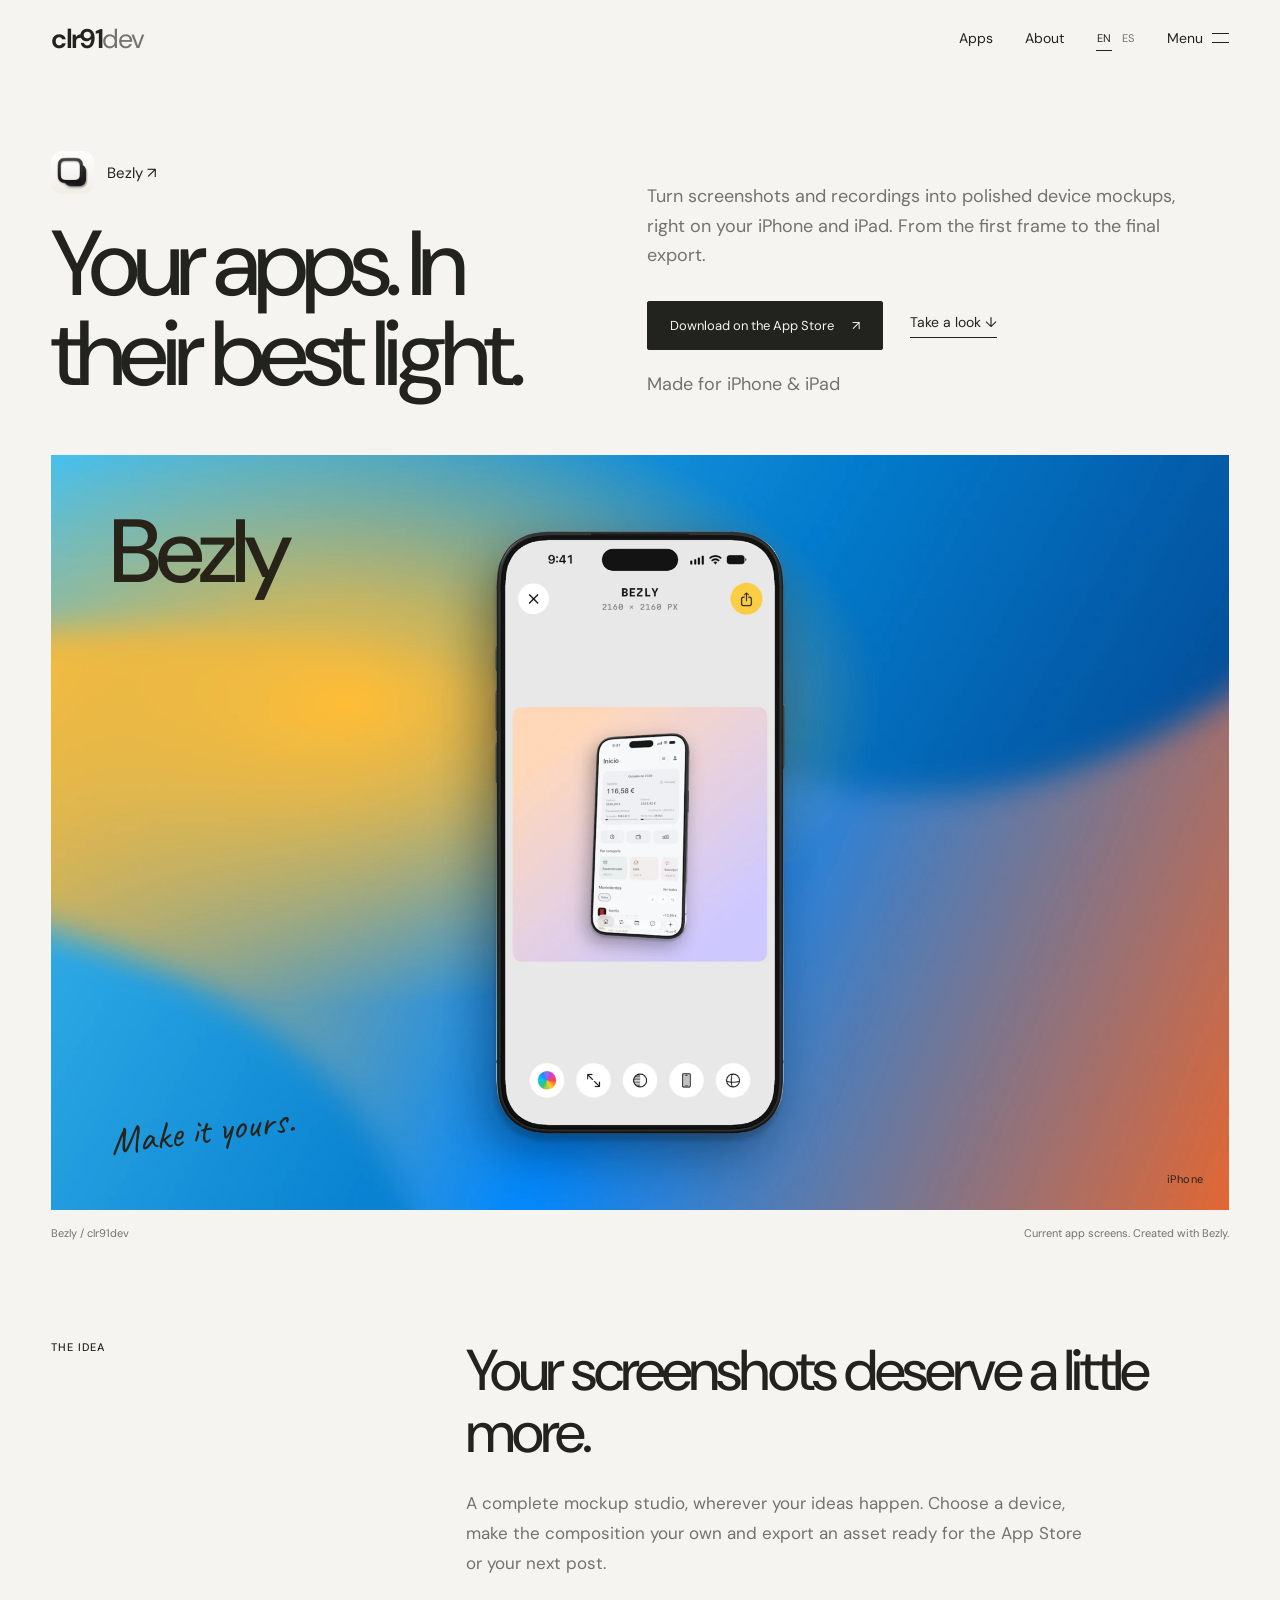
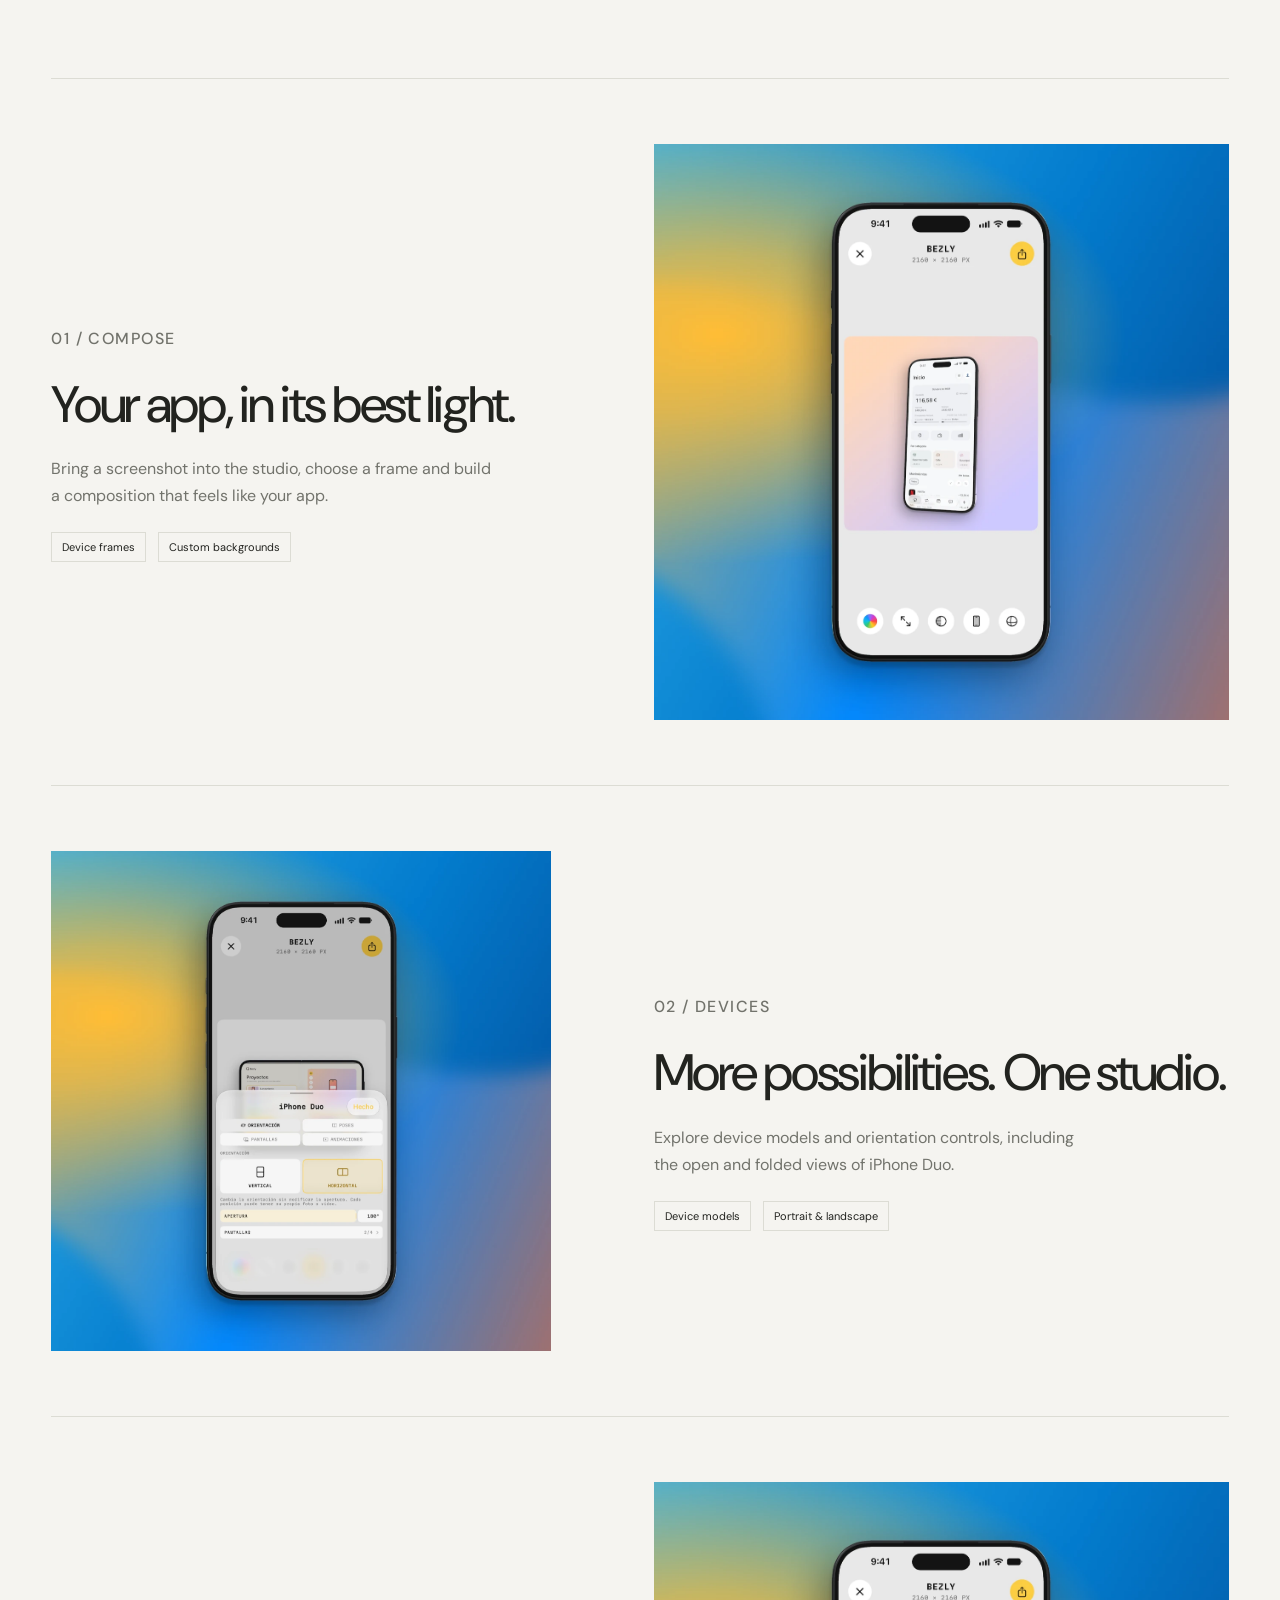
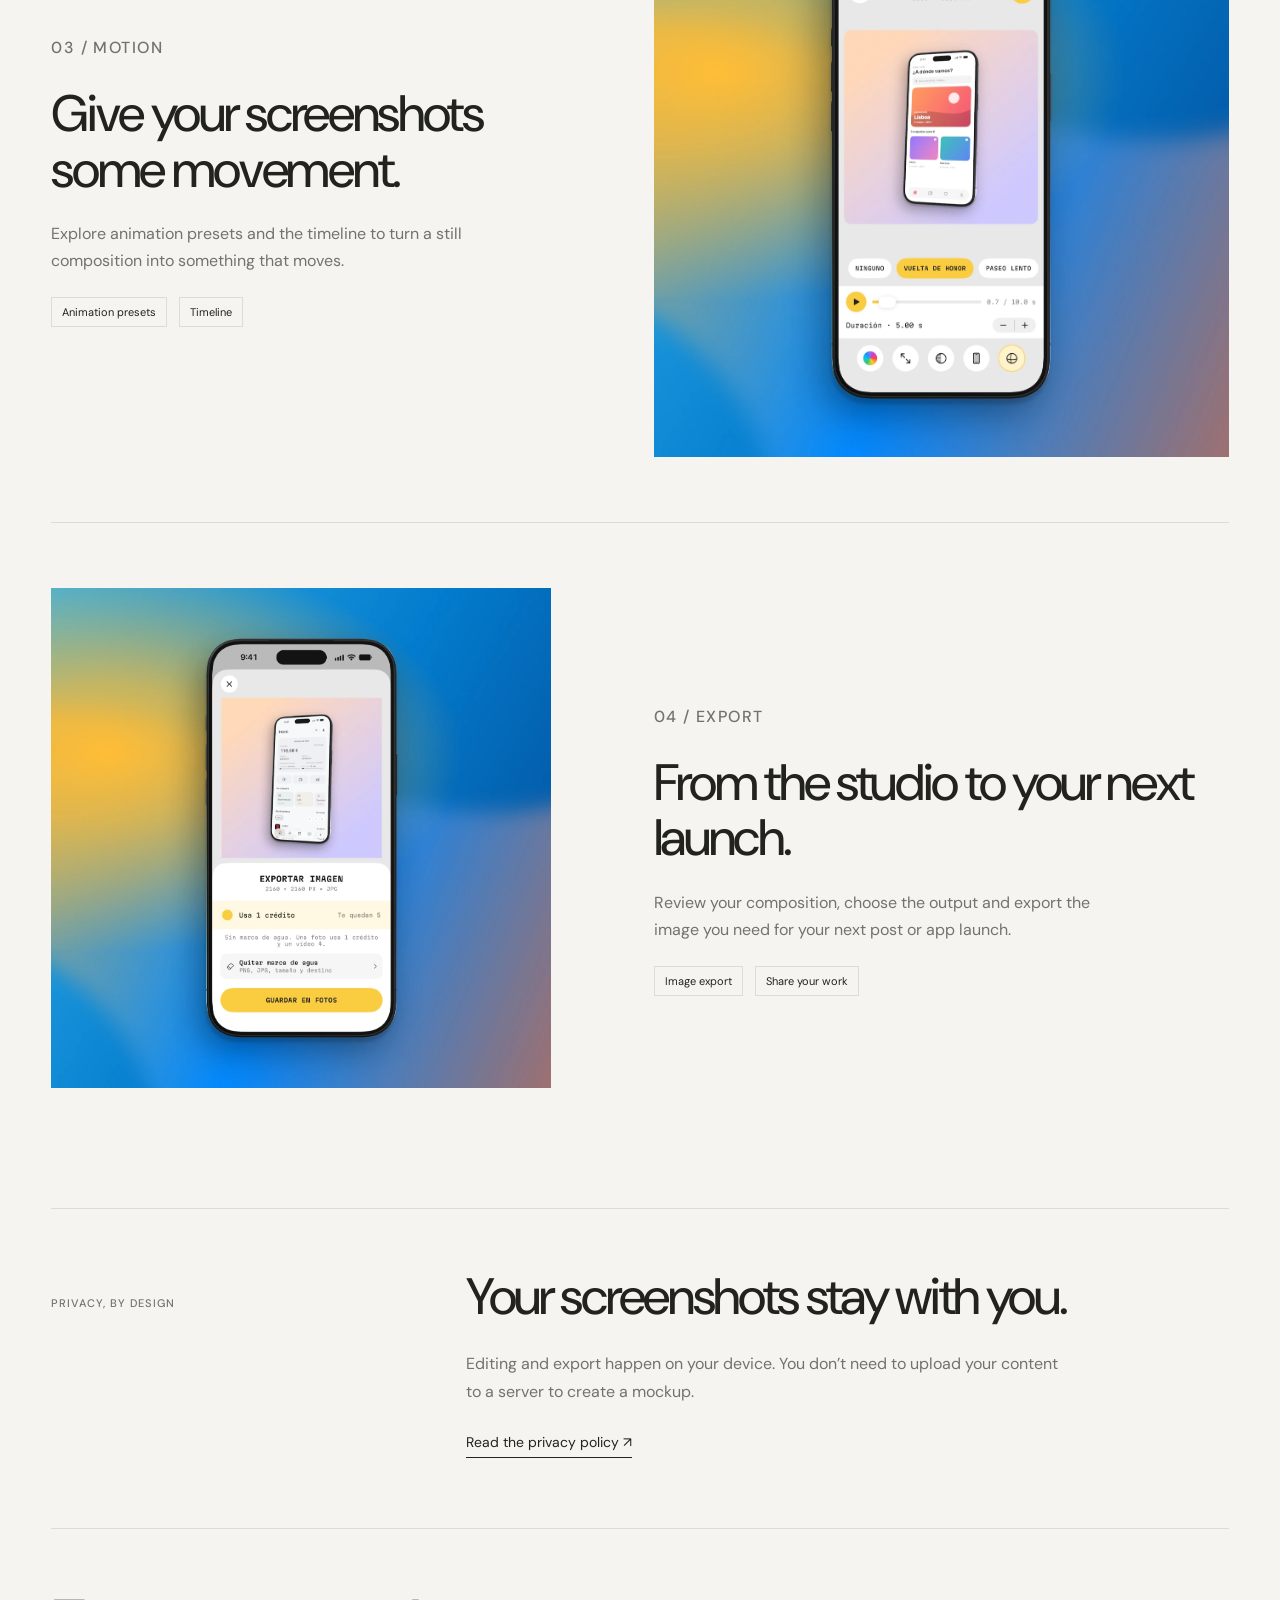
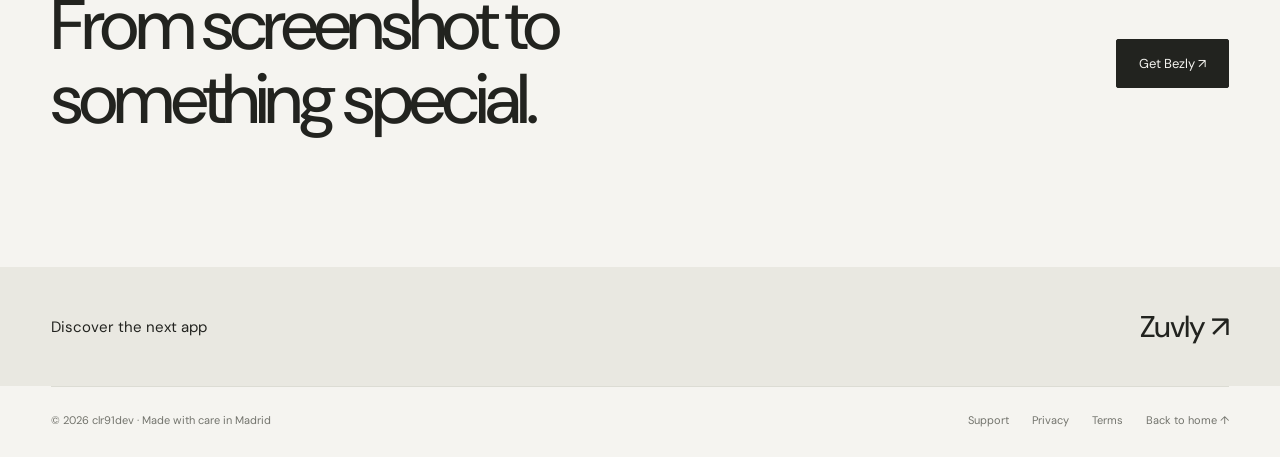
==== commit 12115fd5: "Refresh app artwork with native Bezly exports and add Zuvly" ====
--- a/bezly/index.html
+++ b/bezly/index.html
@@ -11,9 +11,9 @@
 <meta property="og:title" content="Bezly — Your apps. In their best light.">
 <meta property="og:description" content="Turn screenshots and recordings into polished device mockups, right on your iPhone and iPad. From the first frame to the final export.">
 <meta property="og:url" content="https://samuelclr91-del.github.io/Trackle/bezly/">
-<meta property="og:image" content="https://samuelclr91-del.github.io/Trackle/assets/studio/bezly-workflow-ipad-04.webp">
-<link rel="icon" href="../bezly/assets/bezly-app-icon.jpg">
-<link rel="apple-touch-icon" href="../bezly/assets/bezly-app-icon.jpg">
+<meta property="og:image" content="https://samuelclr91-del.github.io/Trackle/assets/bezly-exports/bezly-studio-bezly.webp">
+<link rel="icon" href="../assets/bezly-app-icon-current.png">
+<link rel="apple-touch-icon" href="../assets/bezly-app-icon-current.png">
 <link rel="preconnect" href="https://fonts.googleapis.com">
 <link rel="preconnect" href="https://fonts.gstatic.com" crossorigin>
 <link rel="stylesheet" href="../assets/studio.css">
@@ -47,6 +47,7 @@
 <nav aria-label="Menu">
 <a href="../trackle/">Trackle ↗</a>
 <a href="../bezly/">Bezly ↗</a>
+<a href="../zuvly/">Zuvly ↗</a>
 <a href="../#about">
 <span data-en="A little about me" data-es="Un poco sobre mí" >A little about me</span>
 </a>
@@ -63,7 +64,7 @@
 <section class="product-intro">
 <div>
 <a class="product-name" href="https://apps.apple.com/app/id6793517767" target="_blank" rel="noopener noreferrer">
-<img src="../bezly/assets/bezly-app-icon.jpg" alt="" data-alt-en="" data-alt-es="" class="" fetchpriority=high decoding="async" width="1024" height="1024">
+<img src="../assets/bezly-app-icon-current.png" alt="" data-alt-en="" data-alt-es="" class="" fetchpriority=high decoding="async" width="1024" height="1024">
 <span>Bezly ↗</span>
 </a>
 <h1 data-en="Your apps. In their best light." data-es="Tus apps. En su mejor versión." >Your apps. In their best light.</h1>
@@ -83,16 +84,15 @@
 </div>
 </section>
 <div class="product-cover">
-<div class="project-art bezly-scene" >
-<span class="project-backword" aria-hidden="true">Bezly</span>
-<img src="../assets/studio/bezly-workflow-ipad-04.webp" alt="Bezly on iPad" data-alt-en="Bezly on iPad" data-alt-es="Bezly en iPad" class="scene-ipad" loading=lazy decoding="async" width="1550" height="1163">
-<img src="../assets/studio/bezly-workflow-iphone-04.webp" alt="Bezly on iPhone" data-alt-en="Bezly on iPhone" data-alt-es="Bezly en iPhone" class="scene-phone" loading=lazy decoding="async" width="416" height="900">
+<div class="project-art bezly-scene native-scene" >
+<img class="scene-render" src="../assets/bezly-exports/bezly-studio-bezly.webp" alt="Bezly — device mockup created with Bezly" data-alt-en="Bezly — device mockup created with Bezly" data-alt-es="Bezly — mockup creado con Bezly" width="2400" height="1350" loading="lazy" decoding="async">
+<span class="project-backword">Bezly</span>
 <span class="scene-note" data-en="Make it yours." data-es="Hazlo tuyo." >Make it yours.</span>
-<span class="scene-tag">iPhone + iPad</span>
+<span class="scene-tag">iPhone</span>
 </div>
 <div class="product-cover-caption">
 <span>Bezly / clr91dev</span>
-<span data-en="Actual app screens. iPhone + iPad." data-es="Pantallas reales de la app. iPhone + iPad." >Actual app screens. iPhone + iPad.</span>
+<span data-en="Current app screens. Created with Bezly." data-es="Pantallas actuales de la app. Creadas con Bezly." >Current app screens. Created with Bezly.</span>
 </div>
 </div>
 <section class="product-story">
@@ -105,72 +105,58 @@
 <section id="features" aria-label="App features" data-label-en="App features" data-label-es="Funciones de la app">
 <article class="feature-row">
 <div class="feature-copy">
-<p class="eyebrow" data-en="01 / Choose" data-es="01 / Elige" >01 / Choose</p>
-<h3 data-en="Start with the right device." data-es="Empieza por el dispositivo." >Start with the right device.</h3>
-<p data-en="Create for iPhone, iPad, Mac, Apple Watch or Apple TV from a clean, recognizable starting point." data-es="Crea para iPhone, iPad, Mac, Apple Watch o Apple TV desde un punto de partida limpio y reconocible." >Create for iPhone, iPad, Mac, Apple Watch or Apple TV from a clean, recognizable starting point.</p>
-<div class="feature-bits">
-<span data-en="5 device families" data-es="5 familias de dispositivos" >5 device families</span>
-<span data-en="Photo &amp; video" data-es="Foto y vídeo" >Photo &amp; video</span>
-</div>
-</div>
-<figure class="feature-media">
-<img src="../assets/studio/bezly-workflow-ipad-01.webp" alt="Bezly — Start with the right device." data-alt-en="Bezly — Start with the right device." data-alt-es="Bezly — Empieza por el dispositivo." class="ipad-image" loading=lazy decoding="async" width="1550" height="1163">
-</figure>
-</article>
-<article class="feature-row">
-<div class="feature-copy">
-<p class="eyebrow" data-en="02 / Frame" data-es="02 / Enmarca" >02 / Frame</p>
-<h3 data-en="Find the perfect fit." data-es="Encuentra el marco exacto." >Find the perfect fit.</h3>
-<p data-en="Choose the device model that fits your project. Make your app feel at home in a frame made for it." data-es="Escoge el modelo de dispositivo que encaja con tu proyecto. Presenta tu app en un marco hecho para ella." >Choose the device model that fits your project. Make your app feel at home in a frame made for it.</p>
+<p class="eyebrow" data-en="01 / Compose" data-es="01 / Compón" >01 / Compose</p>
+<h3 data-en="Your app, in its best light." data-es="Tu app, en su mejor versión." >Your app, in its best light.</h3>
+<p data-en="Bring a screenshot into the studio, choose a frame and build a composition that feels like your app." data-es="Lleva una captura al estudio, elige un marco y crea una composición que encaje con tu app." >Bring a screenshot into the studio, choose a frame and build a composition that feels like your app.</p>
+<div class="feature-bits">
+<span data-en="Device frames" data-es="Marcos de dispositivos" >Device frames</span>
+<span data-en="Custom backgrounds" data-es="Fondos personalizados" >Custom backgrounds</span>
+</div>
+</div>
+<figure class="feature-media native-media">
+<img src="../assets/bezly-exports/bezly-studio-bezly.webp" alt="Your app, in its best light." data-alt-en="Your app, in its best light." data-alt-es="Tu app, en su mejor versión." class="native-feature-image" width="2400" height="1350" loading="lazy" decoding="async">
+</figure>
+</article>
+<article class="feature-row">
+<div class="feature-copy">
+<p class="eyebrow" data-en="02 / Devices" data-es="02 / Dispositivos" >02 / Devices</p>
+<h3 data-en="More possibilities. One studio." data-es="Más posibilidades. Un solo estudio." >More possibilities. One studio.</h3>
+<p data-en="Explore device models and orientation controls, including the open and folded views of iPhone Duo." data-es="Explora modelos y controles de orientación, incluidas las vistas abierta y plegada del iPhone Duo." >Explore device models and orientation controls, including the open and folded views of iPhone Duo.</p>
 <div class="feature-bits">
 <span data-en="Device models" data-es="Modelos de dispositivos" >Device models</span>
-<span data-en="Portrait &amp; landscape" data-es="Vertical y apaisado" >Portrait &amp; landscape</span>
-</div>
-</div>
-<figure class="feature-media">
-<img src="../assets/studio/bezly-workflow-iphone-02.webp" alt="Bezly — Find the perfect fit." data-alt-en="Bezly — Find the perfect fit." data-alt-es="Bezly — Encuentra el marco exacto." class="phone-image" loading=lazy decoding="async" width="416" height="900">
-</figure>
-</article>
-<article class="feature-row">
-<div class="feature-copy">
-<p class="eyebrow" data-en="03 / Compose" data-es="03 / Compón" >03 / Compose</p>
-<h3 data-en="A head start for your ideas." data-es="Un punto de partida para tus ideas." >A head start for your ideas.</h3>
-<p data-en="Start with a template, then make it your own. Bring a screenshot or screen recording into the composition." data-es="Empieza con una plantilla y hazla tuya. Incorpora una captura o una grabación de pantalla a la composición." >Start with a template, then make it your own. Bring a screenshot or screen recording into the composition.</p>
-<div class="feature-bits">
-<span data-en="Ready-made templates" data-es="Plantillas listas" >Ready-made templates</span>
-<span data-en="Your own content" data-es="Tu propio contenido" >Your own content</span>
-</div>
-</div>
-<figure class="feature-media">
-<img src="../assets/studio/bezly-workflow-ipad-03.webp" alt="Bezly — A head start for your ideas." data-alt-en="Bezly — A head start for your ideas." data-alt-es="Bezly — Un punto de partida para tus ideas." class="ipad-image" loading=lazy decoding="async" width="1550" height="1163">
-</figure>
-</article>
-<article class="feature-row">
-<div class="feature-copy">
-<p class="eyebrow" data-en="04 / Make it yours" data-es="04 / Hazlo tuyo" >04 / Make it yours</p>
-<h3 data-en="The difference is in the details." data-es="La diferencia está en los detalles." >The difference is in the details.</h3>
-<p data-en="Adjust the frame, background and layout. Keep your status bar or use a clean 9:41. Choose a solid, gradient, image or transparent background." data-es="Ajusta el marco, el fondo y la composición. Mantén tu barra de estado o usa una limpia a las 9:41. Elige un fondo sólido, degradado, una imagen o transparencia." >Adjust the frame, background and layout. Keep your status bar or use a clean 9:41. Choose a solid, gradient, image or transparent background.</p>
-<div class="feature-bits">
-<span data-en="Custom backgrounds" data-es="Fondos personalizados" >Custom backgrounds</span>
-<span data-en="Clean status bar" data-es="Barra de estado limpia" >Clean status bar</span>
-</div>
-</div>
-<figure class="feature-media">
-<img src="../assets/studio/bezly-workflow-ipad-04.webp" alt="Bezly — The difference is in the details." data-alt-en="Bezly — The difference is in the details." data-alt-es="Bezly — La diferencia está en los detalles." class="ipad-image" loading=lazy decoding="async" width="1550" height="1163">
-</figure>
-</article>
-<article class="feature-row">
-<div class="feature-copy">
-<p class="eyebrow" data-en="05 / Share" data-es="05 / Comparte" >05 / Share</p>
-<h3 data-en="Ready for the spotlight." data-es="Listo para destacar." >Ready for the spotlight.</h3>
-<p data-en="Export your final composition, a transparent PNG or RGB assets in App Store Connect dimensions. All from the same device." data-es="Exporta tu composición final, un PNG transparente o recursos RGB con dimensiones de App Store Connect. Todo desde el mismo dispositivo." >Export your final composition, a transparent PNG or RGB assets in App Store Connect dimensions. All from the same device.</p>
-<div class="feature-bits">
-<span data-en="Transparent PNG" data-es="PNG transparente" >Transparent PNG</span>
-<span data-en="App Store Connect" data-es="App Store Connect" >App Store Connect</span>
-</div>
-</div>
-<figure class="feature-media">
-<img src="../assets/studio/bezly-workflow-iphone-05.webp" alt="Bezly — Ready for the spotlight." data-alt-en="Bezly — Ready for the spotlight." data-alt-es="Bezly — Listo para destacar." class="phone-image" loading=lazy decoding="async" width="416" height="900">
+<span data-en="Portrait &amp; landscape" data-es="Vertical y horizontal" >Portrait &amp; landscape</span>
+</div>
+</div>
+<figure class="feature-media native-media">
+<img src="../assets/bezly-exports/bezly-devices-bezly.webp" alt="More possibilities. One studio." data-alt-en="More possibilities. One studio." data-alt-es="Más posibilidades. Un solo estudio." class="native-feature-image" width="2400" height="1350" loading="lazy" decoding="async">
+</figure>
+</article>
+<article class="feature-row">
+<div class="feature-copy">
+<p class="eyebrow" data-en="03 / Motion" data-es="03 / Movimiento" >03 / Motion</p>
+<h3 data-en="Give your screenshots some movement." data-es="Dale movimiento a tus capturas." >Give your screenshots some movement.</h3>
+<p data-en="Explore animation presets and the timeline to turn a still composition into something that moves." data-es="Explora los presets de animación y la línea de tiempo para dar movimiento a una composición." >Explore animation presets and the timeline to turn a still composition into something that moves.</p>
+<div class="feature-bits">
+<span data-en="Animation presets" data-es="Presets de animación" >Animation presets</span>
+<span data-en="Timeline" data-es="Línea de tiempo" >Timeline</span>
+</div>
+</div>
+<figure class="feature-media native-media">
+<img src="../assets/bezly-exports/bezly-animation-bezly.webp" alt="Give your screenshots some movement." data-alt-en="Give your screenshots some movement." data-alt-es="Dale movimiento a tus capturas." class="native-feature-image" width="2400" height="1350" loading="lazy" decoding="async">
+</figure>
+</article>
+<article class="feature-row">
+<div class="feature-copy">
+<p class="eyebrow" data-en="04 / Export" data-es="04 / Exporta" >04 / Export</p>
+<h3 data-en="From the studio to your next launch." data-es="Del estudio a tu próximo lanzamiento." >From the studio to your next launch.</h3>
+<p data-en="Review your composition, choose the output and export the image you need for your next post or app launch." data-es="Revisa tu composición, elige la salida y exporta la imagen que necesitas para tu próxima publicación o lanzamiento." >Review your composition, choose the output and export the image you need for your next post or app launch.</p>
+<div class="feature-bits">
+<span data-en="Image export" data-es="Exportación de imagen" >Image export</span>
+<span data-en="Share your work" data-es="Comparte tu trabajo" >Share your work</span>
+</div>
+</div>
+<figure class="feature-media native-media">
+<img src="../assets/bezly-exports/bezly-export-bezly.webp" alt="From the studio to your next launch." data-alt-en="From the studio to your next launch." data-alt-es="Del estudio a tu próximo lanzamiento." class="native-feature-image" width="2400" height="1350" loading="lazy" decoding="async">
 </figure>
 </article>
 </section>
@@ -191,9 +177,9 @@
 </a>
 </section>
 </main>
-<a class="next-project" href="../trackle/">
+<a class="next-project" href="../zuvly/">
 <span data-en="Discover the next app" data-es="Descubre la siguiente app" >Discover the next app</span>
-<strong>Trackle ↗</strong>
+<strong>Zuvly ↗</strong>
 </a>
 <footer class="site-footer">
 <span>© 2026 clr91dev · <span data-en="Made with care in Madrid" data-es="Hecho con cuidado en Madrid" >Made with care in Madrid</span>
--- a/assets/studio.css
+++ b/assets/studio.css
@@ -1227,6 +1227,77 @@
 
 }
 
+.scrap-zuvly {
+    left: 565px;
+    top: 15px;
+    transform: rotate(8deg);
+}
+.scrap-zuvly:hover { transform: rotate(3deg) translateY(-5px); }
+.native-scene { background: #11251f; }
+.native-scene .scene-render {
+    position: absolute;
+    inset: 0;
+    width: 100%;
+    height: 100%;
+    object-fit: cover;
+}
+.native-scene .project-backword,
+.product-cover .native-scene .project-backword {
+    z-index: 1;
+    top: 7%;
+    left: 5%;
+    font-size: clamp(44px, 7vw, 100px);
+    color: #f5f4f0;
+    letter-spacing: -.06em;
+}
+.native-scene .scene-note {
+    color: #f2d38b;
+    left: 5%;
+    bottom: 8%;
+    font-size: clamp(22px, 3vw, 42px);
+    max-width: 35%;
+    text-shadow: none;
+}
+.native-scene .scene-tag { color: #eeeae0; z-index: 1; }
+.native-scene .open-project { color: #f5f4f0; border-color: #f5f4f066; z-index: 1; }
+.native-scene:hover .open-project { background: #f5f4f01a; }
+.bezly-scene.native-scene .project-backword,
+.bezly-scene.native-scene .scene-note,
+.bezly-scene.native-scene .scene-tag,
+.bezly-scene.native-scene .open-project { color: #282318; }
+.bezly-scene.native-scene .open-project { border-color: #28231855; }
+.feature-media.native-media,
+.product-bezly .feature-media.native-media {
+    padding: 0;
+    min-height: 0;
+    aspect-ratio: 1;
+}
+.feature-media .native-feature-image,
+.product-bezly .feature-media .native-feature-image {
+    width: 100%;
+    height: 100%;
+    max-height: none;
+    object-fit: cover;
+    filter: none;
+}
+.zuvly-overview {
+    margin: 0 var(--gutter) 70px;
+    display: grid;
+    grid-template-columns: repeat(3, minmax(0, 1fr));
+    gap: 45px;
+    padding-top: 40px;
+    border-top: 1px solid var(--line);
+}
+.zuvly-overview h2 { font-size: 30px; font-weight: 450; line-height: 1.15; letter-spacing: -.04em; margin: 20px 0; }
+.zuvly-overview p { color: var(--muted); font-size: 15px; line-height: 1.75; }
+@media(max-width:600px) {
+    .native-scene .project-backword,
+    .product-cover .native-scene .project-backword { top: 4%; left: 6%; font-size: 39px; }
+    .native-scene .scene-note { bottom: 4%; max-width: 60%; font-size: 24px; }
+    .native-scene .scene-tag { display: block; bottom: 12px; right: 12px; font-size: 8px; max-width: 110px; text-align: right; }
+    .zuvly-overview { grid-template-columns: 1fr; gap: 30px; margin-bottom: 40px; }
+    .zuvly-overview h2 { font-size: 29px; margin: 14px 0; }
+}
 @media(prefers-reduced-motion:reduce) {
     html {
     scroll-behavior:auto
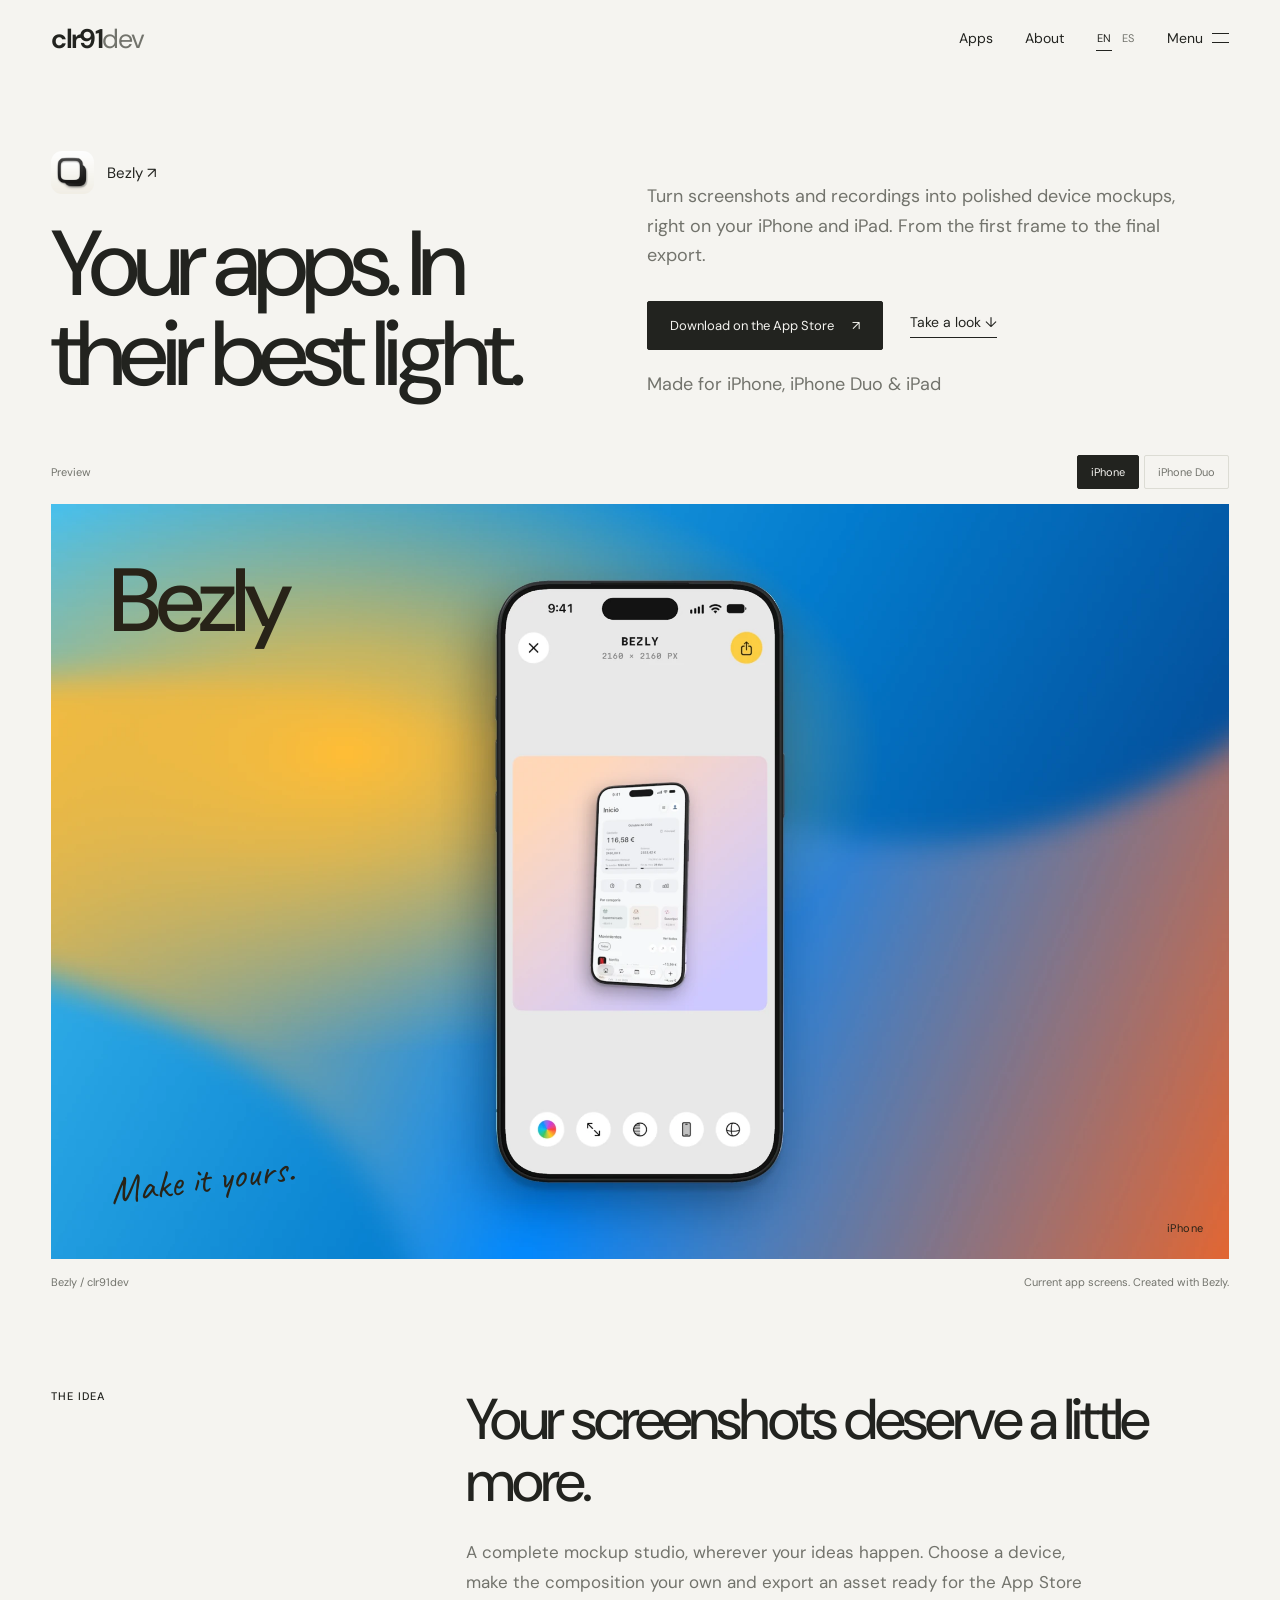
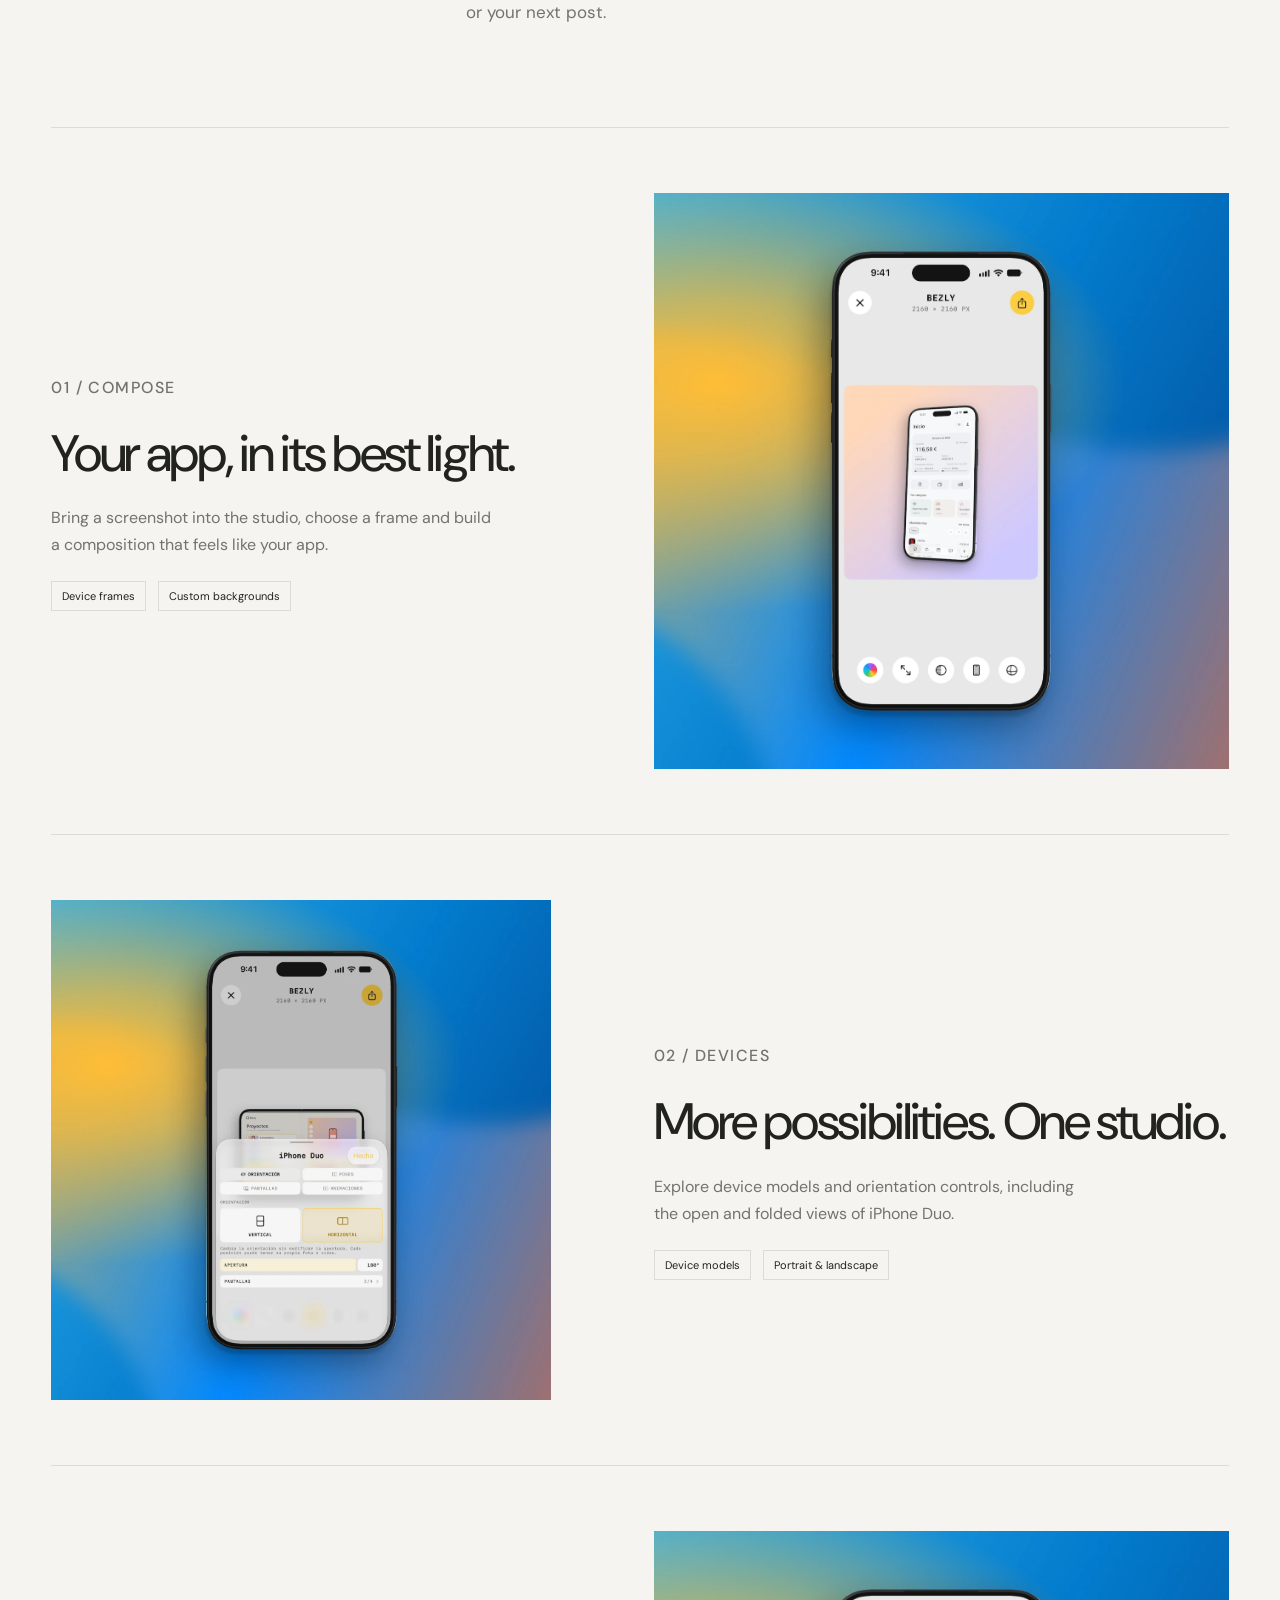
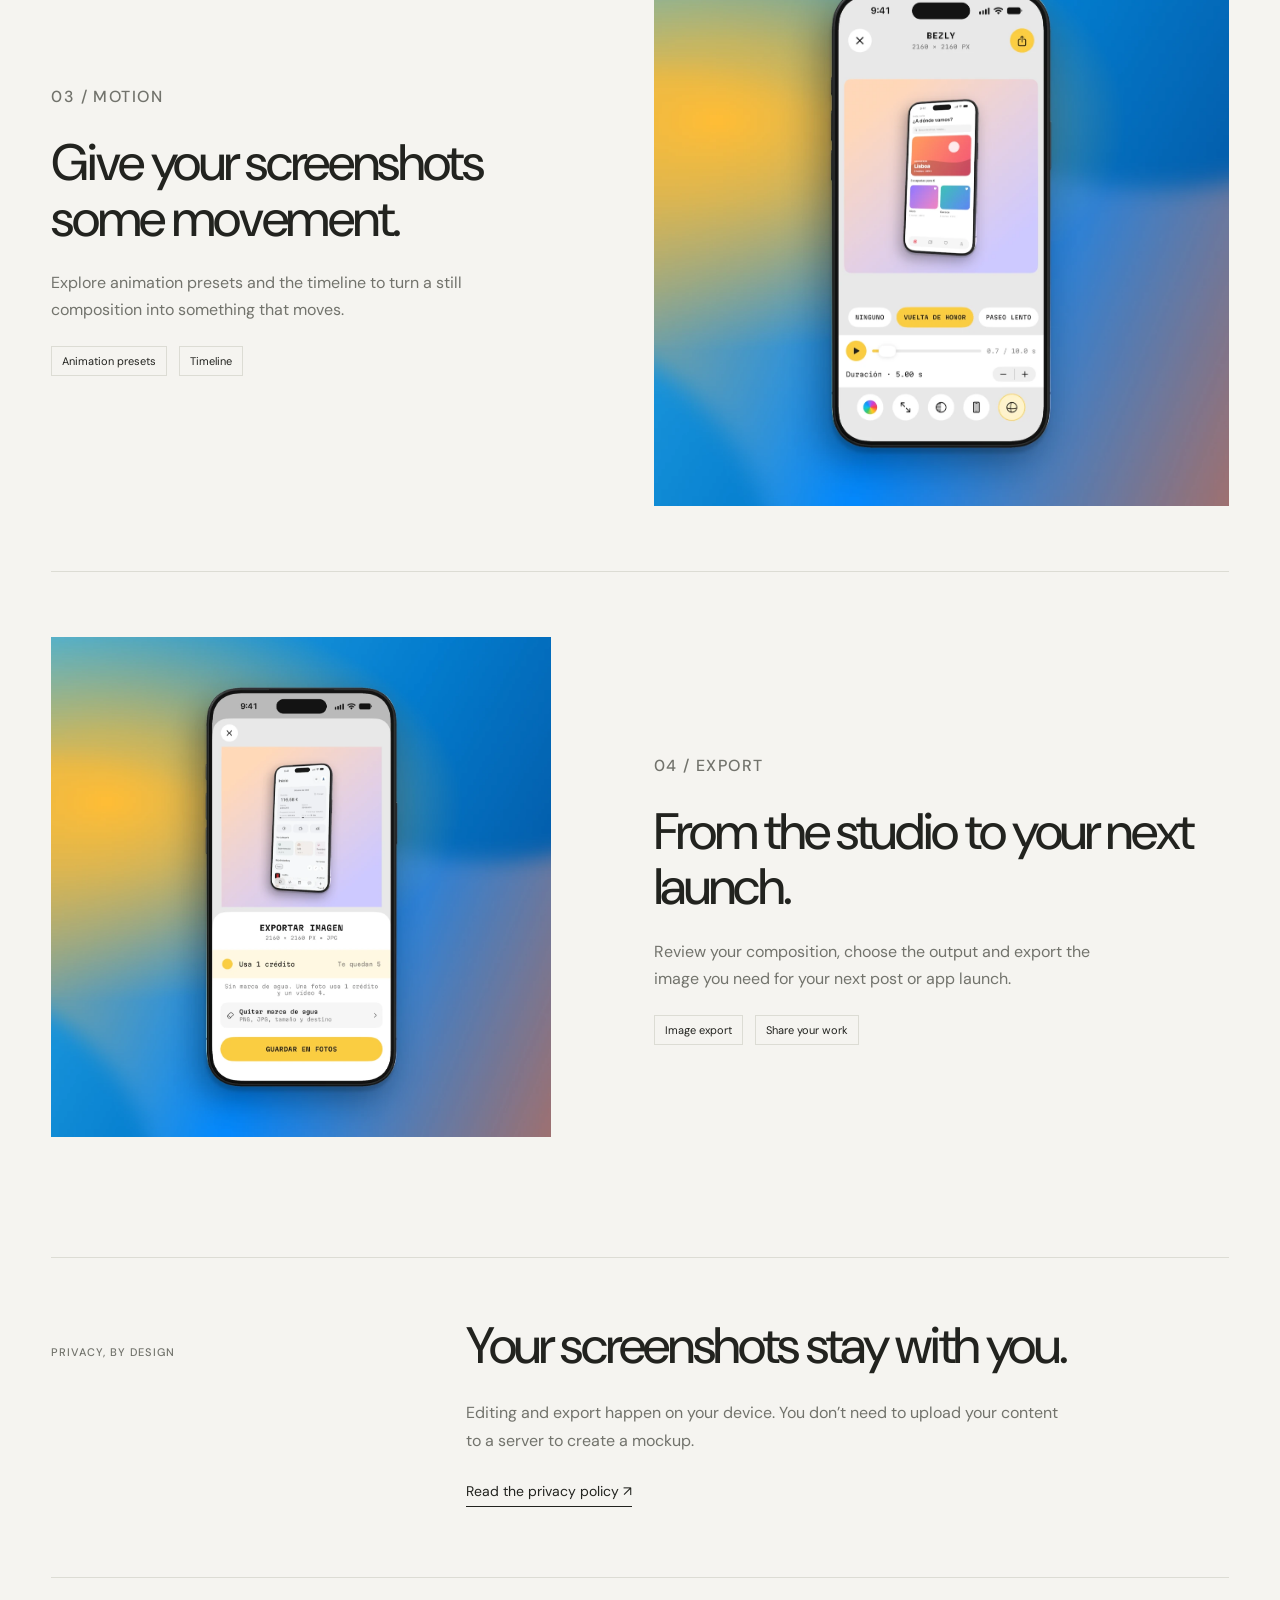
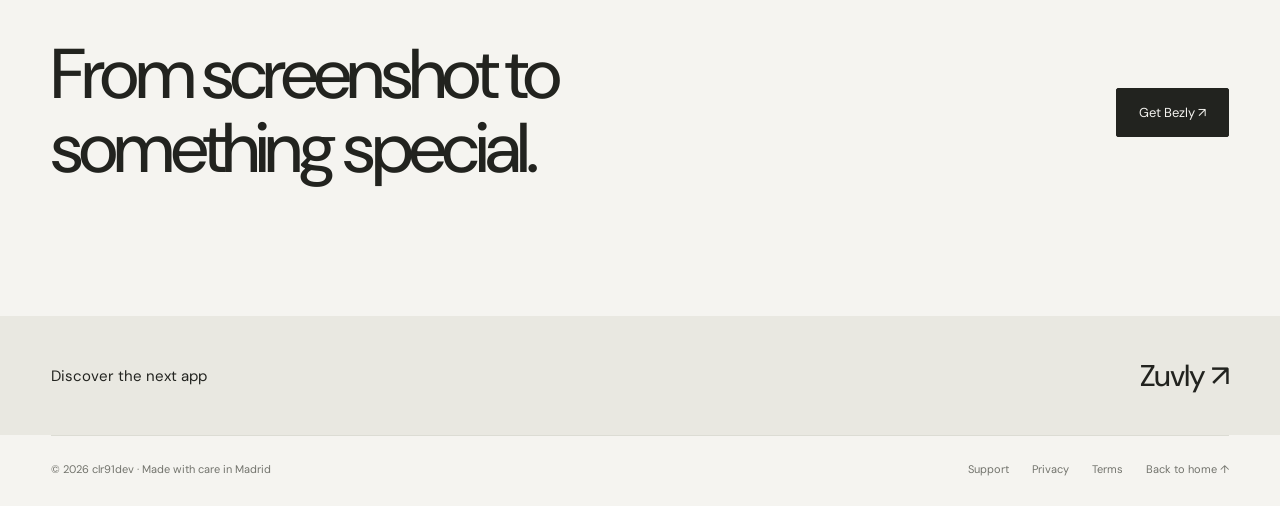
==== commit 0f5d2773: "Add iPhone Duo mockups and device previews for all apps" ====
--- a/bezly/index.html
+++ b/bezly/index.html
@@ -80,12 +80,19 @@
 <span data-en="Take a look ↓" data-es="Echa un vistazo ↓" >Take a look ↓</span>
 </a>
 </div>
-<p class="product-platform" data-en="Made for iPhone &amp; iPad" data-es="Hecha para iPhone y iPad" >Made for iPhone &amp; iPad</p>
-</div>
-</section>
-<div class="product-cover">
+<p class="product-platform" data-en="Made for iPhone, iPhone Duo &amp; iPad" data-es="Hecha para iPhone, iPhone Duo y iPad" >Made for iPhone, iPhone Duo &amp; iPad</p>
+</div>
+</section>
+<div class="product-cover" data-preview data-preview-name="Bezly">
+<div class="device-switch" role="group" aria-label="Device preview" data-label-en="Device preview" data-label-es="Vista de dispositivo">
+<span data-en="Preview" data-es="Vista">Preview</span>
+<div>
+<button type="button" data-preview-device="phone" aria-pressed="true">iPhone</button>
+<button type="button" data-preview-device="duo" aria-pressed="false">iPhone Duo</button>
+</div>
+</div>
 <div class="project-art bezly-scene native-scene" >
-<img class="scene-render" src="../assets/bezly-exports/bezly-studio-bezly.webp" alt="Bezly — device mockup created with Bezly" data-alt-en="Bezly — device mockup created with Bezly" data-alt-es="Bezly — mockup creado con Bezly" width="2400" height="1350" loading="lazy" decoding="async">
+<img class="scene-render" src="../assets/bezly-exports/bezly-studio-bezly.webp" alt="Bezly — device mockup created with Bezly" data-alt-en="Bezly — device mockup created with Bezly" data-alt-es="Bezly — mockup creado con Bezly" width="2400" height="1350" loading="lazy" decoding="async" data-src-phone="../assets/bezly-exports/bezly-studio-bezly.webp" data-src-duo="../assets/bezly-exports/bezly-duo-bezly.webp">
 <span class="project-backword">Bezly</span>
 <span class="scene-note" data-en="Make it yours." data-es="Hazlo tuyo." >Make it yours.</span>
 <span class="scene-tag">iPhone</span>
--- a/assets/studio.css
+++ b/assets/studio.css
@@ -1232,6 +1232,41 @@
     top: 15px;
     transform: rotate(8deg);
 }
+.device-switch {
+    display: flex;
+    align-items: center;
+    justify-content: space-between;
+    gap: 14px;
+    margin-bottom: 15px;
+    font-size: 11px;
+    color: var(--muted);
+}
+.device-switch>div { display: flex; gap: 5px; }
+.device-switch button {
+    padding: 9px 13px;
+    background: transparent;
+    border: 1px solid var(--line);
+    border-radius: 2px;
+    white-space: nowrap;
+    color: var(--muted);
+}
+.device-switch button[aria-pressed=true] {
+    color: var(--paper);
+    background: var(--ink);
+    border-color: var(--ink);
+}
+.native-scene.duo-preview .scene-render { object-fit: cover; }
+.native-scene.duo-preview .project-backword { font-size: clamp(35px, 5vw, 64px); }
+.native-scene.duo-preview .scene-note { bottom: 4%; font-size: clamp(20px, 2.4vw, 32px); }
+.bezly-scene.native-scene.duo-preview { background: #d7b76f; }
+.zuvly-scene.native-scene.duo-preview { background: #20182f; }
+@media(max-width:600px) {
+    .native-scene.duo-preview { height: clamp(290px, 74vw, 400px); }
+    .product-cover .native-scene.duo-preview { height: clamp(290px, 74vw, 400px); }
+    .native-scene.duo-preview .project-backword,
+    .product-cover .native-scene.duo-preview .project-backword { top: 5%; font-size: 30px; }
+    .native-scene.duo-preview .scene-note { font-size: 21px; bottom: 6%; }
+}
 .scrap-zuvly:hover { transform: rotate(3deg) translateY(-5px); }
 .native-scene { background: #11251f; }
 .native-scene .scene-render {
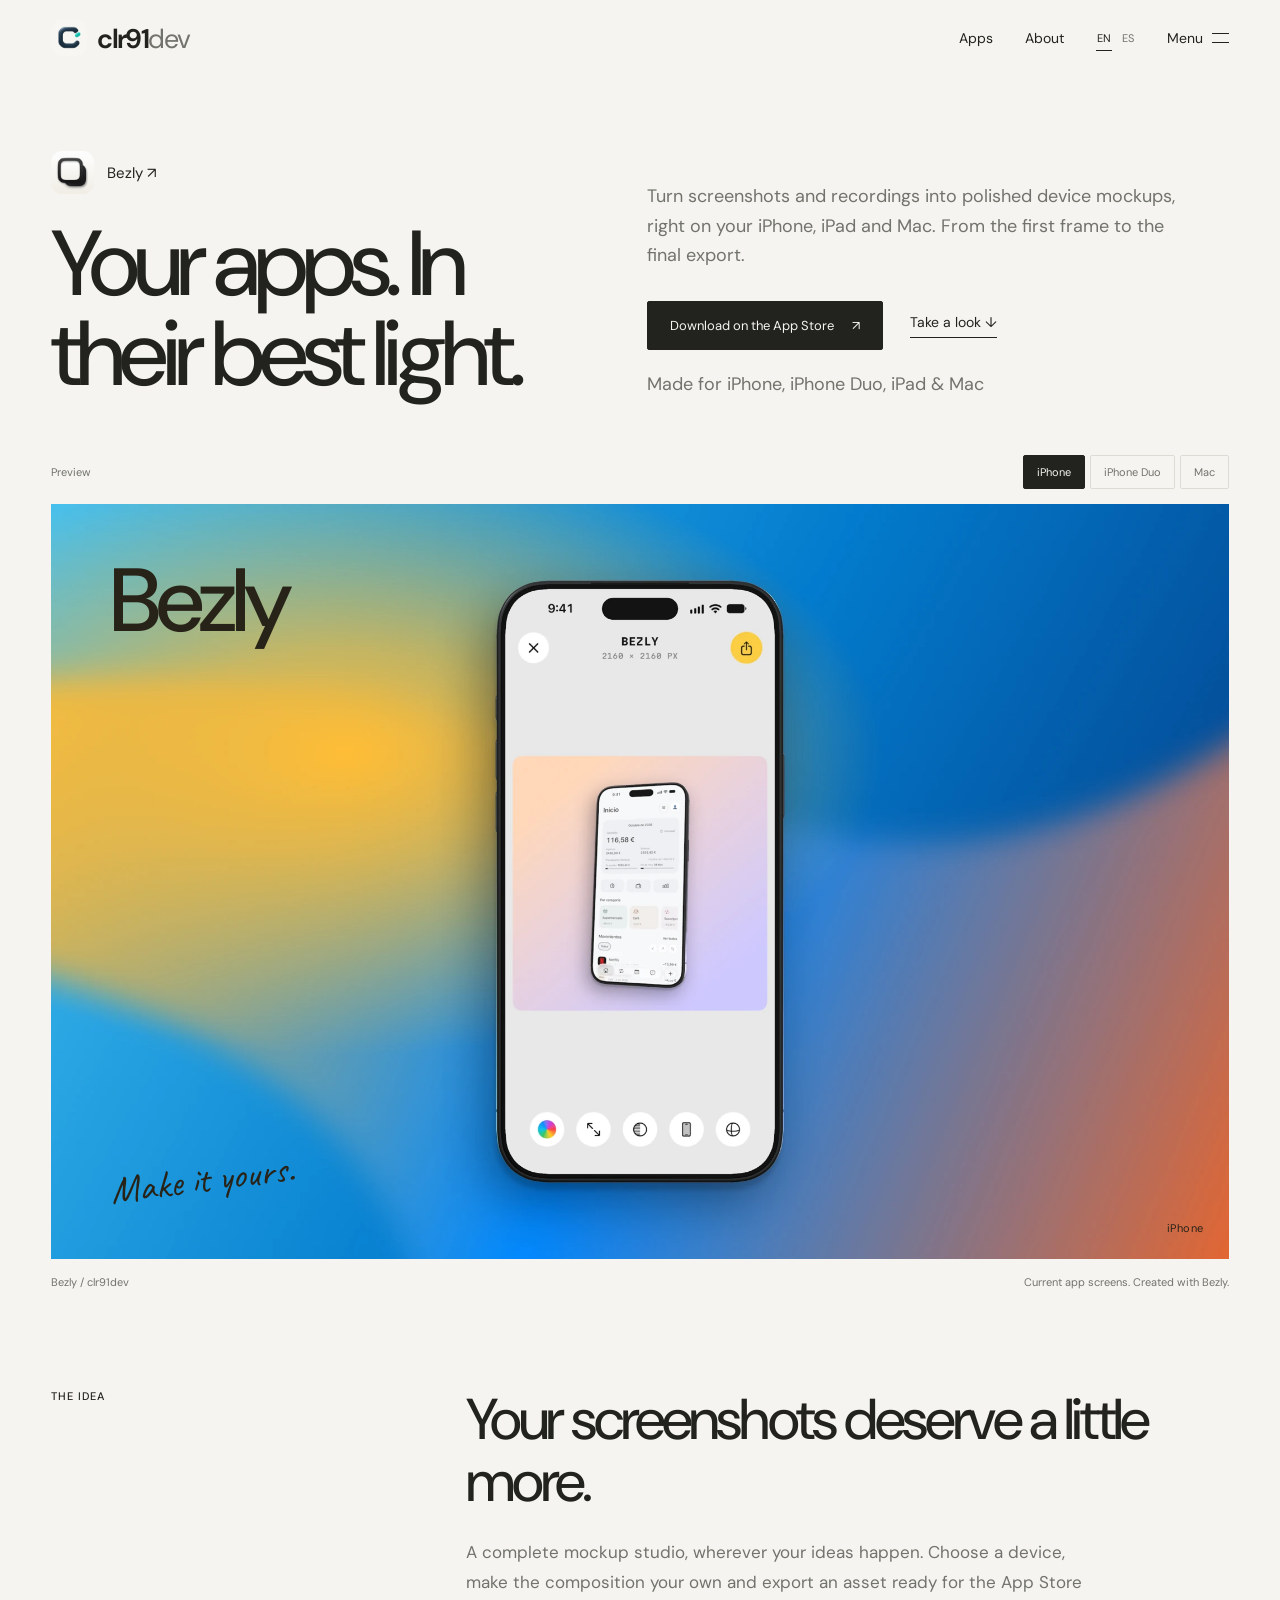
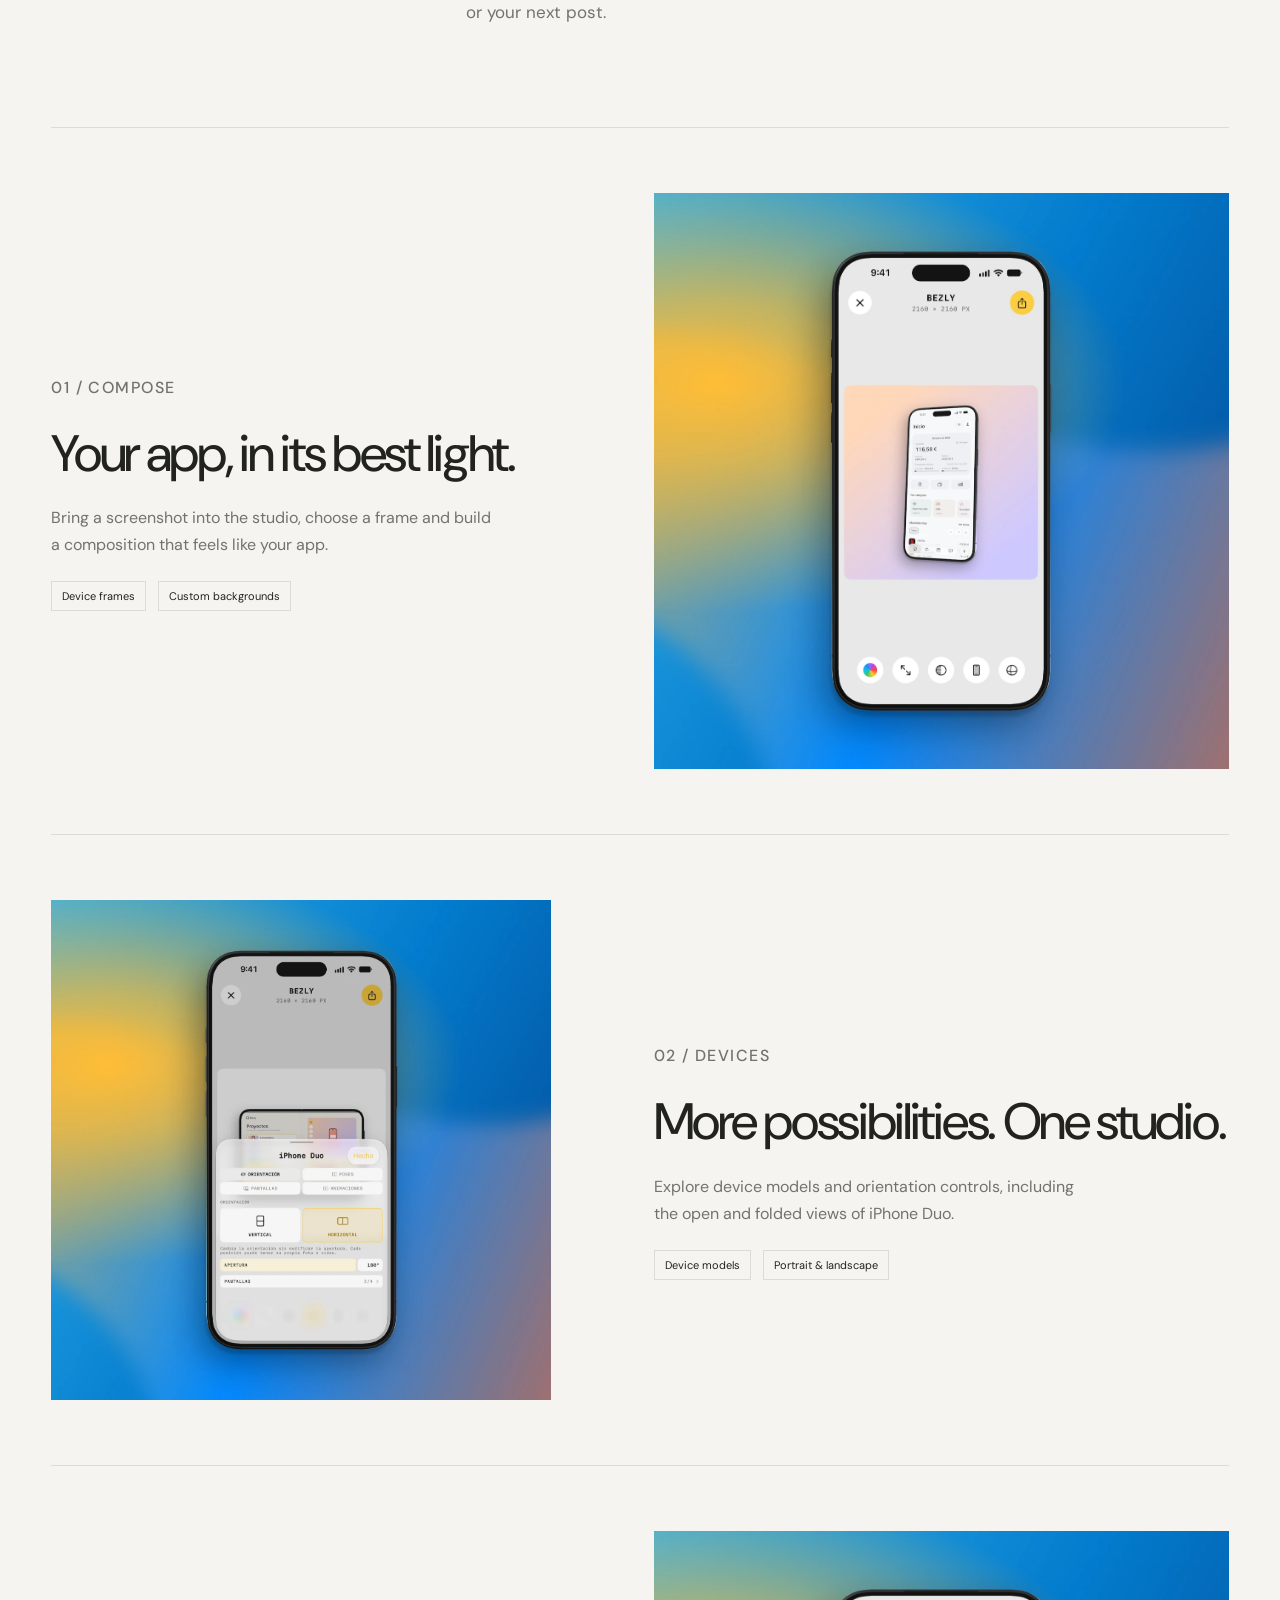
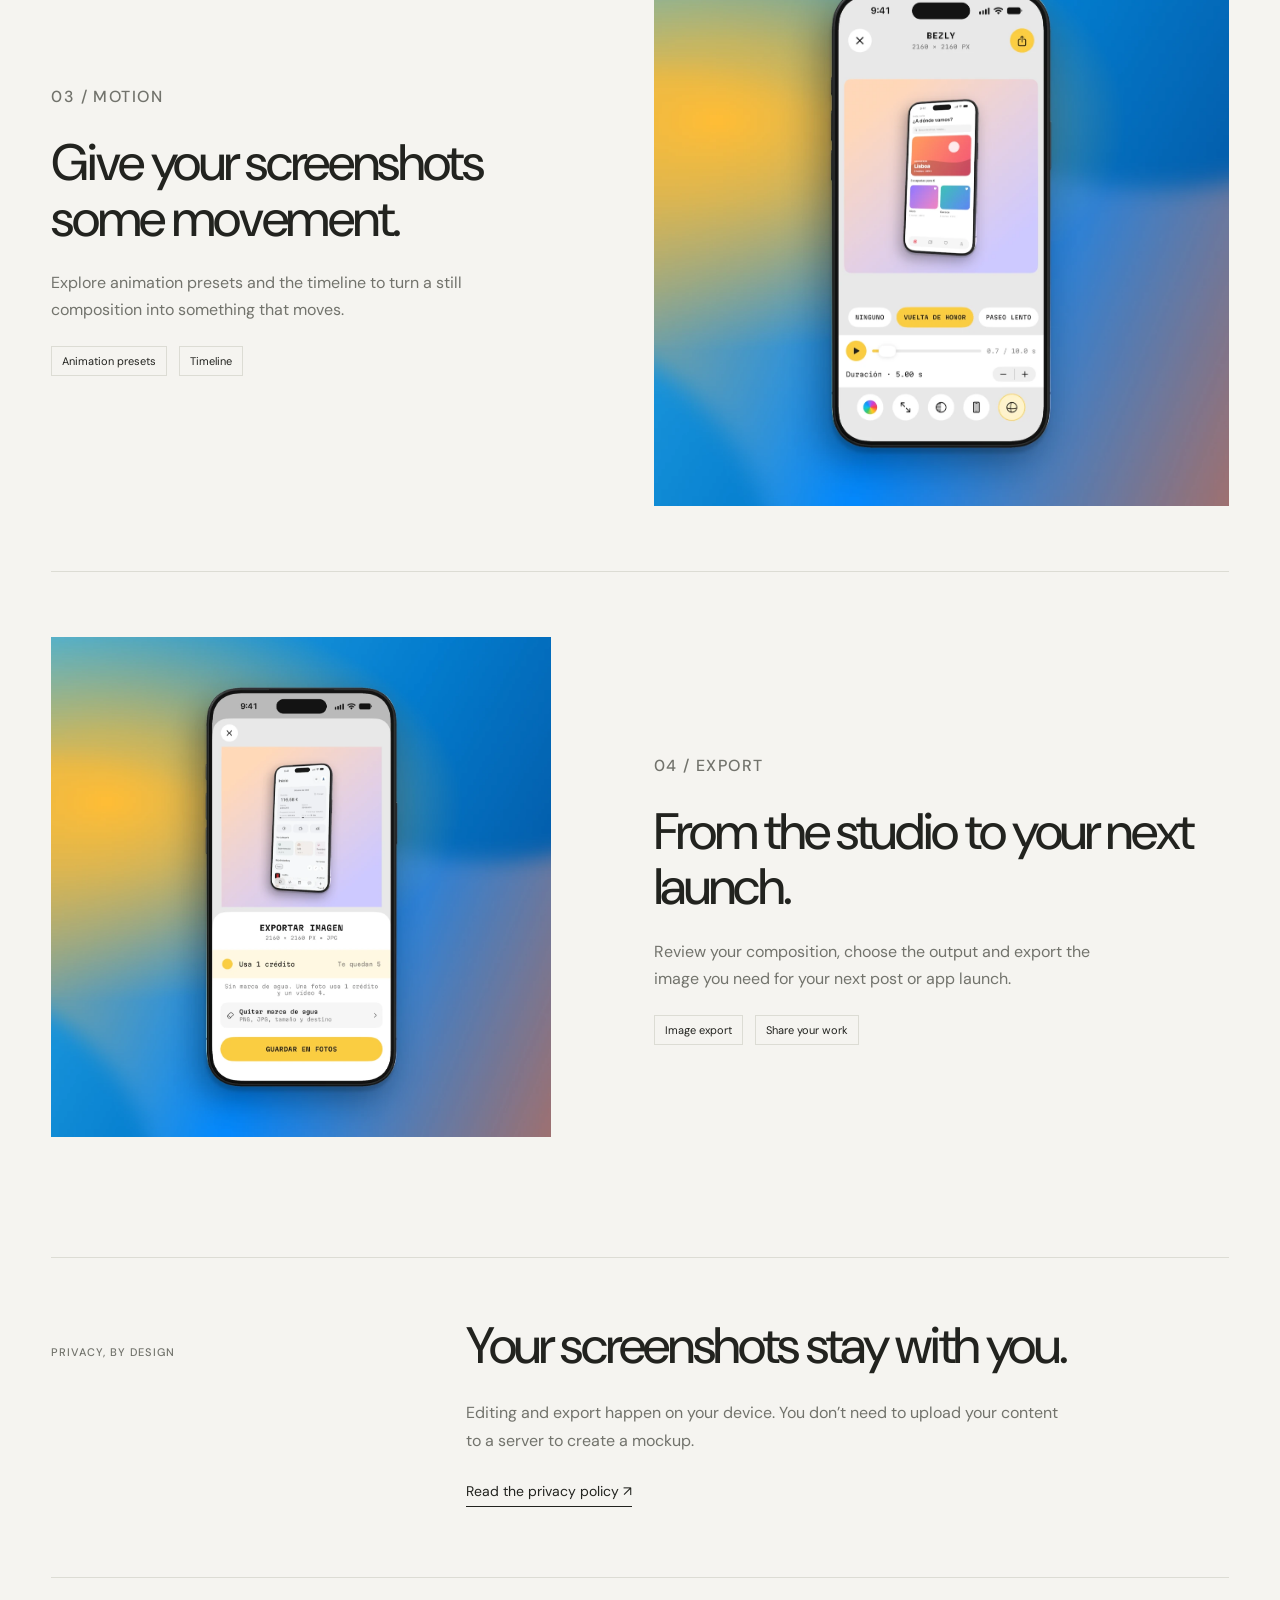
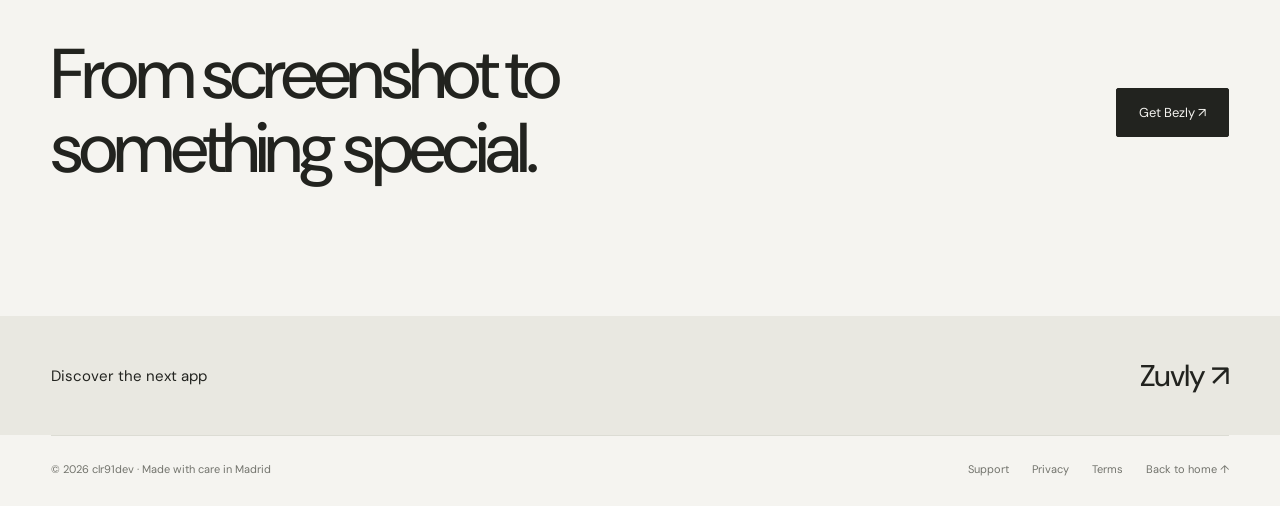
==== commit dd5a4af1: "Add personal brand identity and native Mac app previews" ====
--- a/bezly/index.html
+++ b/bezly/index.html
@@ -4,12 +4,12 @@
 <meta charset="utf-8">
 <meta name="viewport" content="width=device-width, initial-scale=1">
 <title data-en="Bezly — Your apps. In their best light." data-es="Bezly — Tus apps. En su mejor versión." >Bezly — Your apps. In their best light.</title>
-<meta name="description" content="Turn screenshots and recordings into polished device mockups, right on your iPhone and iPad. From the first frame to the final export." data-en="Turn screenshots and recordings into polished device mockups, right on your iPhone and iPad. From the first frame to the final export." data-es="Convierte capturas y grabaciones en mockups de dispositivos desde tu iPhone y iPad. Del primer marco a la exportación final.">
+<meta name="description" content="Turn screenshots and recordings into polished device mockups, right on your iPhone, iPad and Mac. From the first frame to the final export." data-en="Turn screenshots and recordings into polished device mockups, right on your iPhone, iPad and Mac. From the first frame to the final export." data-es="Convierte capturas y grabaciones en mockups de dispositivos desde tu iPhone, iPad y Mac. Del primer marco a la exportación final.">
 <meta name="theme-color" content="#f5f4f0">
 <link rel="canonical" href="https://samuelclr91-del.github.io/Trackle/bezly/">
 <meta property="og:type" content="website">
 <meta property="og:title" content="Bezly — Your apps. In their best light.">
-<meta property="og:description" content="Turn screenshots and recordings into polished device mockups, right on your iPhone and iPad. From the first frame to the final export.">
+<meta property="og:description" content="Turn screenshots and recordings into polished device mockups, right on your iPhone, iPad and Mac. From the first frame to the final export.">
 <meta property="og:url" content="https://samuelclr91-del.github.io/Trackle/bezly/">
 <meta property="og:image" content="https://samuelclr91-del.github.io/Trackle/assets/bezly-exports/bezly-studio-bezly.webp">
 <link rel="icon" href="../assets/bezly-app-icon-current.png">
@@ -23,7 +23,7 @@
 <body class="product-page product-bezly">
 <a class="skip-link" data-en="Skip to content" data-es="Saltar al contenido" href="#main">Skip to content</a>
 <header class="site-header">
-<a class="wordmark" href="../" aria-label="clr91dev — home">clr91<span>dev</span>
+<a class="wordmark" href="../" aria-label="clr91dev — home"><img class="brand-icon" src="../assets/brand/clr91dev-icon-192.png" alt="" width="36" height="36"><span class="brand-name">clr91<span>dev</span></span>
 </a>
 <div class="header-links">
 <a class="desktop-only" href="../#apps">
@@ -70,7 +70,7 @@
 <h1 data-en="Your apps. In their best light." data-es="Tus apps. En su mejor versión." >Your apps. In their best light.</h1>
 </div>
 <div class="intro-right">
-<p data-en="Turn screenshots and recordings into polished device mockups, right on your iPhone and iPad. From the first frame to the final export." data-es="Convierte capturas y grabaciones en mockups de dispositivos desde tu iPhone y iPad. Del primer marco a la exportación final." >Turn screenshots and recordings into polished device mockups, right on your iPhone and iPad. From the first frame to the final export.</p>
+<p data-en="Turn screenshots and recordings into polished device mockups, right on your iPhone, iPad and Mac. From the first frame to the final export." data-es="Convierte capturas y grabaciones en mockups de dispositivos desde tu iPhone, iPad y Mac. Del primer marco a la exportación final." >Turn screenshots and recordings into polished device mockups, right on your iPhone, iPad and Mac. From the first frame to the final export.</p>
 <div class="product-actions">
 <a class="store-link" href="https://apps.apple.com/app/id6793517767" target="_blank" rel="noopener noreferrer">
 <span data-en="Download on the App Store" data-es="Descargar en App Store" >Download on the App Store</span>
@@ -80,7 +80,7 @@
 <span data-en="Take a look ↓" data-es="Echa un vistazo ↓" >Take a look ↓</span>
 </a>
 </div>
-<p class="product-platform" data-en="Made for iPhone, iPhone Duo &amp; iPad" data-es="Hecha para iPhone, iPhone Duo y iPad" >Made for iPhone, iPhone Duo &amp; iPad</p>
+<p class="product-platform" data-en="Made for iPhone, iPhone Duo, iPad &amp; Mac" data-es="Hecha para iPhone, iPhone Duo, iPad y Mac" >Made for iPhone, iPhone Duo, iPad &amp; Mac</p>
 </div>
 </section>
 <div class="product-cover" data-preview data-preview-name="Bezly">
@@ -89,10 +89,11 @@
 <div>
 <button type="button" data-preview-device="phone" aria-pressed="true">iPhone</button>
 <button type="button" data-preview-device="duo" aria-pressed="false">iPhone Duo</button>
+<button type="button" data-preview-device="mac" aria-pressed="false">Mac</button>
 </div>
 </div>
 <div class="project-art bezly-scene native-scene" >
-<img class="scene-render" src="../assets/bezly-exports/bezly-studio-bezly.webp" alt="Bezly — device mockup created with Bezly" data-alt-en="Bezly — device mockup created with Bezly" data-alt-es="Bezly — mockup creado con Bezly" width="2400" height="1350" loading="lazy" decoding="async" data-src-phone="../assets/bezly-exports/bezly-studio-bezly.webp" data-src-duo="../assets/bezly-exports/bezly-duo-bezly.webp">
+<img class="scene-render" src="../assets/bezly-exports/bezly-studio-bezly.webp" alt="Bezly — device mockup created with Bezly" data-alt-en="Bezly — device mockup created with Bezly" data-alt-es="Bezly — mockup creado con Bezly" width="2400" height="1350" loading="lazy" decoding="async" data-src-phone="../assets/bezly-exports/bezly-studio-bezly.webp" data-src-duo="../assets/bezly-exports/bezly-duo-bezly.webp" data-src-mac="../assets/bezly-exports/bezly-mac-bezly.webp">
 <span class="project-backword">Bezly</span>
 <span class="scene-note" data-en="Make it yours." data-es="Hazlo tuyo." >Make it yours.</span>
 <span class="scene-tag">iPhone</span>
@@ -206,6 +207,6 @@
 </a>
 </div>
 </footer>
-<script type="application/ld+json">{"@context": "https://schema.org", "@type": "SoftwareApplication", "name": "Bezly", "applicationCategory": "DesignApplication", "operatingSystem": "iOS, iPadOS", "url": "https://samuelclr91-del.github.io/Trackle/bezly/", "downloadUrl": "https://apps.apple.com/app/id6793517767", "description": "Turn screenshots and recordings into polished device mockups, right on your iPhone and iPad. From the first frame to the final export."}</script>
+<script type="application/ld+json">{"@context": "https://schema.org", "@type": "SoftwareApplication", "name": "Bezly", "applicationCategory": "DesignApplication", "operatingSystem": "iOS, iPadOS, macOS", "url": "https://samuelclr91-del.github.io/Trackle/bezly/", "downloadUrl": "https://apps.apple.com/app/id6793517767", "description": "Turn screenshots and recordings into polished device mockups, right on your iPhone, iPad and Mac. From the first frame to the final export."}</script>
 </body>
 </html>
--- a/assets/studio.css
+++ b/assets/studio.css
@@ -1344,3 +1344,23 @@
 
 }
 
+
+/* Approved personal identity and native Mac previews. */
+.wordmark { display: inline-flex; align-items: center; gap: 10px; }
+.wordmark .brand-icon { width: 36px; height: 36px; border-radius: 10px; flex: none; }
+.wordmark .brand-name { color: var(--ink); font-weight: 650; }
+.native-scene.mac-preview { background: #fff; }
+.native-scene.mac-preview .scene-render { object-fit: contain; }
+.native-scene.mac-preview .project-backword { color: #17232c; font-size: clamp(30px, 4vw, 48px); top: 5%; }
+.native-scene.mac-preview .scene-note { display: none; }
+.native-scene.mac-preview .scene-tag,
+.native-scene.mac-preview .open-project { color: #17232c; border-color: #17232c55; }
+@media(max-width: 600px) {
+    .wordmark { gap: 7px; }
+    .wordmark .brand-icon { width: 30px; height: 30px; border-radius: 8px; }
+    .native-scene.mac-preview,
+    .product-cover .native-scene.mac-preview { height: clamp(250px, 66vw, 400px); }
+    .native-scene.mac-preview .project-backword { font-size: 27px; }
+    .device-switch { gap: 8px; }
+    .device-switch button { padding: 7px 9px; }
+}
